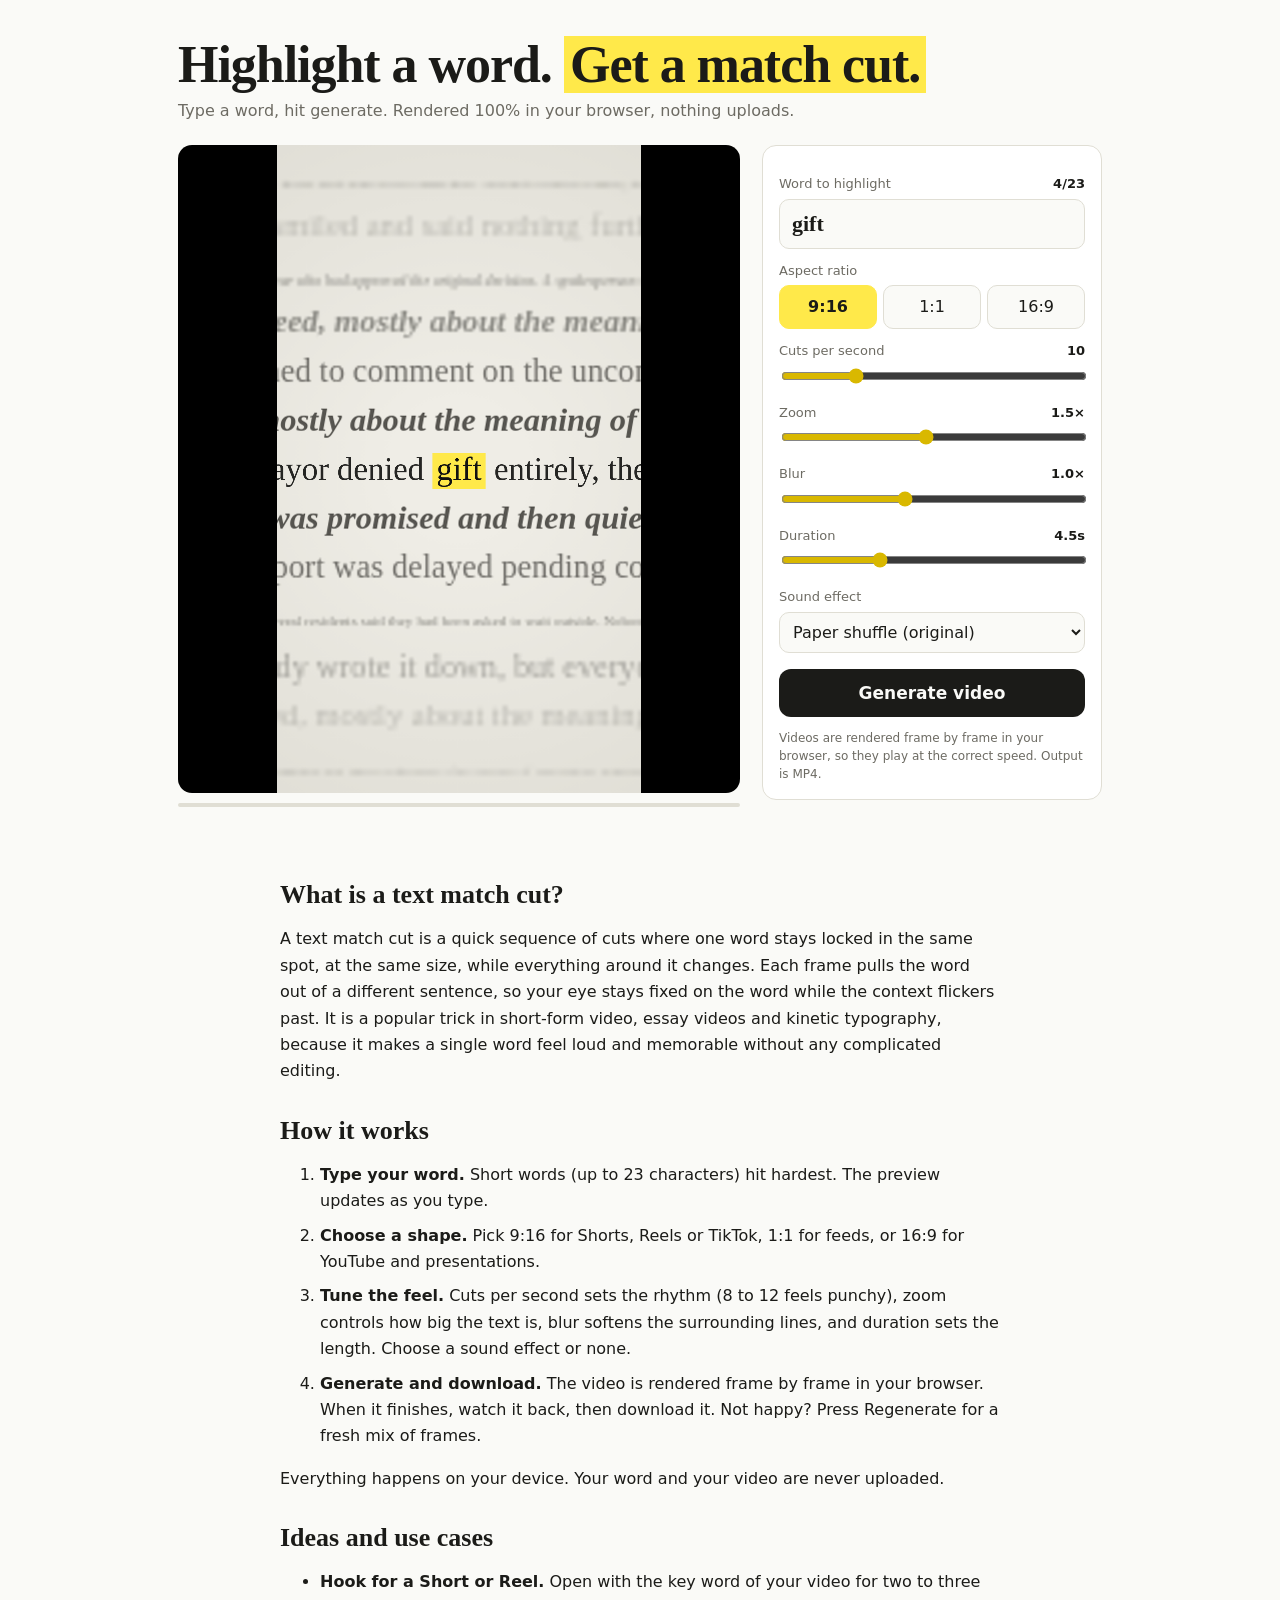
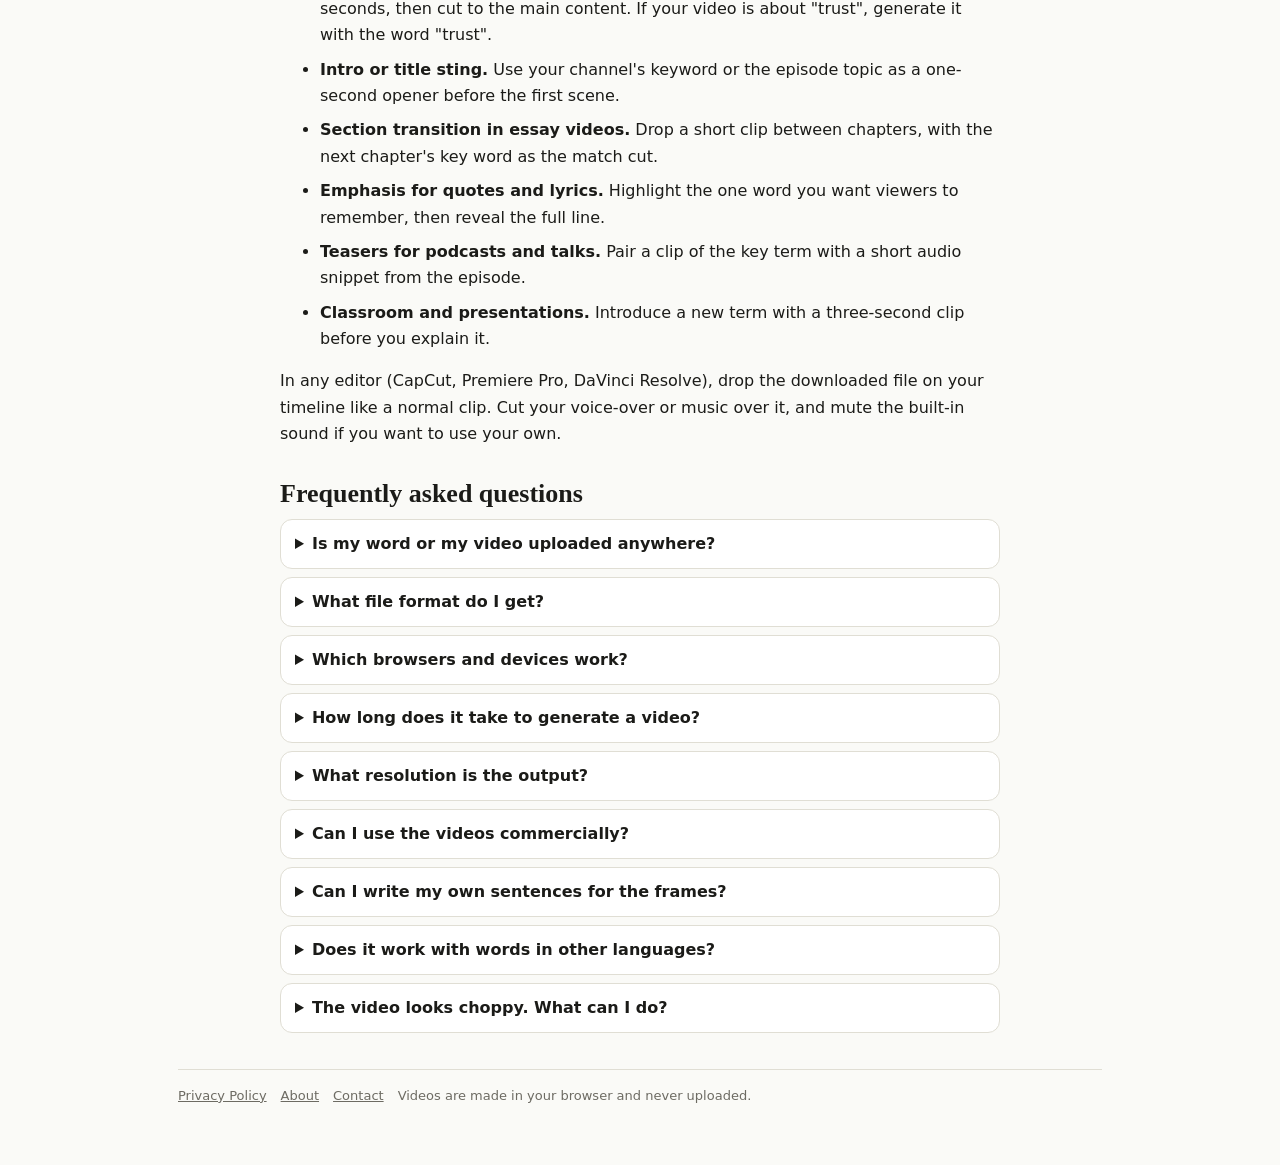
==== index.html @ e3a922aa "Fix slow render: replace canvas blur, harden encoder" ====
<!DOCTYPE html>
<html lang="en"><head><meta charset="utf-8">
<meta name="viewport" content="width=device-width, initial-scale=1, viewport-fit=cover">
<title>Text Match Cut Video Maker - Free, In Your Browser</title>
<meta name="description" content="Type a word and generate a fast text match cut video with a highlighted word. Free, runs fully in your browser, nothing is uploaded.">
<style>
:root{box-sizing:border-box;padding-top:env(safe-area-inset-top,0px);padding-bottom:env(safe-area-inset-bottom,0px);
--bg:#FAFAF7;--fg:#1b1b18;--mut:#6d6b63;--card:#fff;--line:#e0ded4;--y:#FFE94A;--on-y:#1b1b18}
@media (prefers-color-scheme:dark){:root:not([data-theme="light"]){--bg:#15150f;--fg:#f1efe6;--mut:#a09d90;--card:#1f1f17;--line:#34332a}}
:root[data-theme="dark"]{--bg:#15150f;--fg:#f1efe6;--mut:#a09d90;--card:#1f1f17;--line:#34332a}
html{scroll-padding-top:env(safe-area-inset-top,0px)}
*{box-sizing:border-box}
body{margin:0;background:var(--bg);color:var(--fg);font:16px/1.5 system-ui,-apple-system,Segoe UI,Roboto,sans-serif}
main{max-width:960px;margin:0 auto;padding:28px 18px 60px}
h1{font:700 clamp(30px,6vw,52px)/1.1 Georgia,"Times New Roman",serif;margin:8px 0 6px;letter-spacing:-.02em}
mark{background:var(--y);color:var(--on-y);padding:0 .12em}
p.sub{color:var(--mut);margin:0 0 22px}
.grid{display:grid;grid-template-columns:minmax(0,1fr) minmax(0,340px);gap:22px;align-items:start}
@media(max-width:760px){.grid{grid-template-columns:1fr}}
.card{background:var(--card);border:1px solid var(--line);border-radius:14px;padding:16px}
label{display:block;font-size:13px;color:var(--mut);margin:12px 0 5px}
label b{float:right;color:var(--fg);font-weight:600}
input[type=text]{width:100%;font:600 22px Georgia,serif;padding:11px 12px;border-radius:10px;border:1px solid var(--line);background:var(--bg);color:var(--fg)}
input[type=range]{width:100%;accent-color:#d9b800}
select{width:100%;padding:9px;border-radius:10px;border:1px solid var(--line);background:var(--bg);color:var(--fg);font:inherit}
.seg{display:flex;gap:6px}
.seg button{flex:1;padding:9px 0;border:1px solid var(--line);background:var(--bg);color:var(--fg);border-radius:10px;font:inherit;cursor:pointer}
.seg button.on{background:var(--y);color:var(--on-y);border-color:var(--y);font-weight:600}
.go{width:100%;margin-top:16px;padding:14px;border:0;border-radius:12px;background:var(--fg);color:var(--bg);font:600 17px system-ui;cursor:pointer}
.go:disabled{opacity:.5;cursor:wait}
.stage{display:flex;justify-content:center;align-items:center;background:#000;border-radius:14px;overflow:hidden;min-height:260px}
.stage canvas,.stage video{max-width:100%;max-height:72vh;display:block}
.bar{height:4px;background:var(--line);border-radius:4px;margin-top:10px;overflow:hidden}
.bar i{display:block;height:100%;width:0;background:var(--y)}
#st{font-size:13px;color:var(--mut);margin-top:8px;min-height:20px}
#dl{display:none;margin-top:10px}
.small{font-size:12px;color:var(--mut);margin-top:12px}
.ad{margin:16px 0;text-align:center;overflow:hidden}.ad:empty{display:none}.ad small{display:block;font-size:10px;color:var(--mut);letter-spacing:.08em;text-transform:uppercase;margin-bottom:4px}
footer{margin-top:36px;padding-top:16px;border-top:1px solid var(--line);font-size:13px;color:var(--mut)}footer a{color:var(--mut);margin-right:14px}
#cb{display:none;position:fixed;left:12px;right:12px;bottom:calc(12px + env(safe-area-inset-bottom,0px));max-width:620px;margin:0 auto;background:var(--card);border:1px solid var(--line);border-radius:14px;padding:14px;gap:12px;align-items:center;flex-wrap:wrap;font-size:13px;box-shadow:0 8px 30px rgba(0,0,0,.2);z-index:9}
#cb p{margin:0;flex:1 1 260px}#cb button{padding:9px 14px;border-radius:10px;border:1px solid var(--line);background:var(--bg);color:var(--fg);font:inherit;cursor:pointer}#cb button.p{background:var(--y);color:var(--on-y);border-color:var(--y);font-weight:600}
.info{max-width:720px;margin:44px auto 0}.info h2{font:700 26px/1.2 Georgia,"Times New Roman",serif;margin:30px 0 10px}.info p,.info li{color:var(--fg);line-height:1.65}.info li{margin-bottom:8px}
details{border:1px solid var(--line);background:var(--card);border-radius:12px;padding:12px 14px;margin:8px 0}summary{cursor:pointer;font-weight:600}details p{margin:8px 0 0;color:var(--mut)}
</style></head><body><main>
<h1>Highlight a word. <mark>Get a match cut.</mark></h1>
<p class="sub">Type a word, hit generate. Rendered 100% in your browser, nothing uploads.</p>
<div class="ad" id="ad-top"></div>
<div class="grid">
 <div>
  <div class="stage" id="stage"><canvas id="cv"></canvas><div id="stg" style="display:none;color:#bbb;padding:60px 20px;text-align:center;font-size:14px">Rendering your video…<br>The first run can take a few seconds while the encoder starts.</div><video id="vid" controls playsinline loop style="display:none"></video></div>
  <div class="bar"><i id="pg"></i></div><div id="st"></div>
 </div>
 <div class="card">
  <label for="w">Word to highlight <b id="cc">0/23</b></label>
  <input type="text" id="w" maxlength="23" value="gift" autocomplete="off" spellcheck="false">
  <label>Aspect ratio</label>
  <div class="seg" id="ar"><button data-a="9:16" class="on">9:16</button><button data-a="1:1">1:1</button><button data-a="16:9">16:9</button></div>
  <label>Cuts per second <b id="cpsv">10</b></label><input type="range" id="cps" min="4" max="30" value="10">
  <label>Zoom <b id="zv">1.5×</b></label><input type="range" id="zoom" min="0.6" max="2.5" step="0.1" value="1.5">
  <label>Blur <b id="bv">1.0×</b></label><input type="range" id="blur" min="0" max="2.5" step="0.1" value="1">
  <label>Duration <b id="dv">4.5s</b></label><input type="range" id="dur" min="2" max="10" step="0.5" value="4.5">
  <label for="snd">Sound effect</label>
  <select id="snd"><option value="paper">Paper shuffle (original)</option><option value="shutter">Camera shutter</option><option value="pop">Flash pop</option><option value="none">No sound</option></select>
  <button class="go" id="go">Generate video</button>
  <button class="go" id="dl" style="background:var(--y);color:var(--on-y)">Download</button>
  <div class="small">Videos are rendered frame by frame in your browser, so they play at the correct speed. Output is MP4.</div>
 </div>
</div>
<div class="ad" id="ad-bottom"></div>
<section class="info" id="how">
<h2>What is a text match cut?</h2>
<p>A text match cut is a quick sequence of cuts where one word stays locked in the same spot, at the same size, while everything around it changes. Each frame pulls the word out of a different sentence, so your eye stays fixed on the word while the context flickers past. It is a popular trick in short-form video, essay videos and kinetic typography, because it makes a single word feel loud and memorable without any complicated editing.</p>
<h2>How it works</h2>
<ol>
<li><b>Type your word.</b> Short words (up to 23 characters) hit hardest. The preview updates as you type.</li>
<li><b>Choose a shape.</b> Pick 9:16 for Shorts, Reels or TikTok, 1:1 for feeds, or 16:9 for YouTube and presentations.</li>
<li><b>Tune the feel.</b> Cuts per second sets the rhythm (8 to 12 feels punchy), zoom controls how big the text is, blur softens the surrounding lines, and duration sets the length. Choose a sound effect or none.</li>
<li><b>Generate and download.</b> The video is rendered frame by frame in your browser. When it finishes, watch it back, then download it. Not happy? Press Regenerate for a fresh mix of frames.</li>
</ol>
<p>Everything happens on your device. Your word and your video are never uploaded.</p>
<h2>Ideas and use cases</h2>
<ul>
<li><b>Hook for a Short or Reel.</b> Open with the key word of your video for two to three seconds, then cut to the main content. If your video is about "trust", generate it with the word "trust".</li>
<li><b>Intro or title sting.</b> Use your channel's keyword or the episode topic as a one-second opener before the first scene.</li>
<li><b>Section transition in essay videos.</b> Drop a short clip between chapters, with the next chapter's key word as the match cut.</li>
<li><b>Emphasis for quotes and lyrics.</b> Highlight the one word you want viewers to remember, then reveal the full line.</li>
<li><b>Teasers for podcasts and talks.</b> Pair a clip of the key term with a short audio snippet from the episode.</li>
<li><b>Classroom and presentations.</b> Introduce a new term with a three-second clip before you explain it.</li>
</ul>
<p>In any editor (CapCut, Premiere Pro, DaVinci Resolve), drop the downloaded file on your timeline like a normal clip. Cut your voice-over or music over it, and mute the built-in sound if you want to use your own.</p>
<h2 id="faq">Frequently asked questions</h2>
<details><summary>Is my word or my video uploaded anywhere?</summary><p>No. The word you type and the video you generate are processed entirely inside your browser. Nothing is sent to a server, so there is no account, no queue and no copy of your video on our side.</p></details><details><summary>What file format do I get?</summary><p>MP4 (H.264 video with AAC sound) in modern browsers. Very old browsers fall back to a live recording that may be WebM. If an editor won&#x27;t accept WebM, convert it with a free tool such as HandBrake or CapCut.</p></details><details><summary>Which browsers and devices work?</summary><p>A recent version of Chrome, Edge, Safari or Firefox on desktop works best. Phones work too, but rendering a 1080 by 1920 video is heavy, so older phones may be slow. A laptop gives the smoothest result.</p></details><details><summary>How long does it take to generate a video?</summary><p>Usually a few seconds. Frames are rendered one by one and encoded with your browser's built-in video encoder, so the speed depends on your device. Keep the tab open until it finishes. Browsers without that encoder fall back to a live recording, which takes as long as the video itself.</p></details><details><summary>What resolution is the output?</summary><p>1080 pixels on the short side: 1080 by 1920 for 9:16, 1080 by 1080 for 1:1 and 1920 by 1080 for 16:9. Pick 9:16 for Shorts, Reels and TikTok.</p></details><details><summary>Can I use the videos commercially?</summary><p>Yes. The videos you create are yours to use in your own content, including monetized channels. The sentences in the frames are original text written for this tool.</p></details><details><summary>Can I write my own sentences for the frames?</summary><p>Not at the moment. Each frame uses a built-in set of original sentences, mixed randomly. Press Regenerate to get a different mix with the same word.</p></details><details><summary>Does it work with words in other languages?</summary><p>Yes, but the frames use a serif font, and scripts it doesn&#x27;t cover fall back to your device&#x27;s default font, so the look can vary. Latin-script words look the most consistent.</p></details><details><summary>The video looks choppy. What can I do?</summary><p>Close other tabs and heavy apps, try a shorter duration, or use 1:1 instead of 9:16. Lowering the blur also makes each frame lighter to draw.</p></details></section>
<script type="application/ld+json">{"@context": "https://schema.org", "@type": "FAQPage", "mainEntity": [{"@type": "Question", "name": "Is my word or my video uploaded anywhere?", "acceptedAnswer": {"@type": "Answer", "text": "No. The word you type and the video you generate are processed entirely inside your browser. Nothing is sent to a server, so there is no account, no queue and no copy of your video on our side."}}, {"@type": "Question", "name": "What file format do I get?", "acceptedAnswer": {"@type": "Answer", "text": "MP4 (H.264 video with AAC sound) in modern browsers. Very old browsers fall back to a live recording that may be WebM. If an editor won't accept WebM, convert it with a free tool such as HandBrake or CapCut."}}, {"@type": "Question", "name": "Which browsers and devices work?", "acceptedAnswer": {"@type": "Answer", "text": "A recent version of Chrome, Edge, Safari or Firefox on desktop works best. Phones work too, but rendering a 1080 by 1920 video is heavy, so older phones may be slow. A laptop gives the smoothest result."}}, {"@type": "Question", "name": "How long does it take to generate a video?", "acceptedAnswer": {"@type": "Answer", "text": "Usually a few seconds. Frames are rendered one by one and encoded with your browser's built-in video encoder, so the speed depends on your device. Keep the tab open until it finishes. Browsers without that encoder fall back to a live recording, which takes as long as the video itself."}}, {"@type": "Question", "name": "What resolution is the output?", "acceptedAnswer": {"@type": "Answer", "text": "1080 pixels on the short side: 1080 by 1920 for 9:16, 1080 by 1080 for 1:1 and 1920 by 1080 for 16:9. Pick 9:16 for Shorts, Reels and TikTok."}}, {"@type": "Question", "name": "Can I use the videos commercially?", "acceptedAnswer": {"@type": "Answer", "text": "Yes. The videos you create are yours to use in your own content, including monetized channels. The sentences in the frames are original text written for this tool."}}, {"@type": "Question", "name": "Can I write my own sentences for the frames?", "acceptedAnswer": {"@type": "Answer", "text": "Not at the moment. Each frame uses a built-in set of original sentences, mixed randomly. Press Regenerate to get a different mix with the same word."}}, {"@type": "Question", "name": "Does it work with words in other languages?", "acceptedAnswer": {"@type": "Answer", "text": "Yes, but the frames use a serif font, and scripts it doesn't cover fall back to your device's default font, so the look can vary. Latin-script words look the most consistent."}}, {"@type": "Question", "name": "The video looks choppy. What can I do?", "acceptedAnswer": {"@type": "Answer", "text": "Close other tabs and heavy apps, try a shorter duration, or use 1:1 instead of 9:16. Lowering the blur also makes each frame lighter to draw."}}]}</script>
<footer><a href="privacy.html">Privacy Policy</a><a href="about.html">About</a><a href="contact.html">Contact</a><span>Videos are made in your browser and never uploaded.</span></footer>
</main>
<div id="cb"><p>We use cookies for ads. Choose personalized ads, or keep ads non-personalized. The tool works either way.</p><button id="cn">Non-personalized</button><button id="ca" class="p">Accept</button></div>
<script src="mp4-muxer.js"></script>
<script>
const $=id=>document.getElementById(id), cv=$('cv'), ctx=cv.getContext('2d');
const off=document.createElement('canvas'), o=off.getContext('2d');
const SIZES={'9:16':[1080,1920],'1:1':[1080,1080],'16:9':[1920,1080]};
let note='', ar='9:16', seed=1, blob=null, ext='webm', busy=false, ac=null, dest=null, nb=null;

const T=["The mayor denied {W} entirely, then left the room.","Nobody could explain the {W} on the second floor.","Sources say the {W} was never reported.","It turns out the {W} had been signed twice.","A local woman described the {W} as \"unusual.\"","Officials confirmed the {W}, but not the date.","He returned the {W}. Nobody asked why.","There was a {W} in the report. Page nine.","The council voted on the {W} and then voted again.","Witnesses recall the {W} arriving just before noon.","Both parties agreed the {W} was a misunderstanding.","Why the {W} matters more than anyone admitted."];
const F=["The official statement contained three facts and eleven adjectives.","Several residents said they had been asked to wait outside.","A spokesperson smiled and said nothing further would be added.","The committee has since requested a full review of the matter.","It was not clear who had approved the original decision.","Markets reacted calmly, then less calmly, by early afternoon.","The report was delayed pending confirmation from three offices.","Nobody wrote it down, but everyone remembers it clearly.","City officials declined to comment on the unconfirmed details.","The statement was revised twice before it was released at dusk.","Experts disagreed, mostly about the meaning of the word itself.","A full refund was promised and then quietly withdrawn."];
const M=["THE DAILY OBSERVER","THE MORNING GAZETTE","CITY HERALD","THE EVENING POST","UNCONFIRMED SOURCES DESK","THE LOCAL LEDGER"];

function rng(s){return()=>{s|=0;s=s+0x6D2B79F5|0;let t=Math.imul(s^s>>>15,1|s);t=t+Math.imul(t^t>>>7,61|t)^t;return((t^t>>>14)>>>0)/4294967296}}

const sc=document.createElement('canvas'),sx=sc.getContext('2d');
// Cheap blur: draw the row small, then scale it up with smoothing (canvas filter:blur is far too slow for 10+ cuts per second)
function row(txt,x,y,font,fs,color,blurPx,align){
 if(blurPx<1.2){o.font=font;o.fillStyle=color;o.textAlign=align;o.fillText(txt,x,y);return}
 const k=Math.min(blurPx/1.3,24),W=off.width,top=fs*1.05,sw=Math.ceil(W/k),sh=Math.ceil(fs*1.6/k);
 sx.setTransform(1,0,0,1,0,0);
 if(sc.width!==sw||sc.height!==sh){sc.width=sw;sc.height=sh}else sx.clearRect(0,0,sw,sh);
 sx.setTransform(1/k,0,0,1/k,0,0);sx.font=font;sx.fillStyle=color;sx.textAlign=align;sx.fillText(txt,x,top);
 o.imageSmoothingEnabled=true;o.imageSmoothingQuality='high';
 o.drawImage(sc,0,0,sw,sh,0,y-top,sw*k,sh*k);
}

function renderCut(i,word){
 const [W,H]=SIZES[ar]; off.width=W; off.height=H;
 const r=rng(i*7919+seed), pick=a=>a[Math.floor(r()*a.length)];
 const zoom=+$('zoom').value, bl=+$('blur').value, S=Math.min(W,H);
 const long=()=>Array.from({length:6},()=>pick(F)).join(' ');
 const g=o.createRadialGradient(W/2,H/2,S*.2,W/2,H/2,Math.max(W,H)*.75);
 g.addColorStop(0,'#efede6');g.addColorStop(1,'#dcdad1');
 o.fillStyle=g;o.fillRect(0,0,W,H);
 const st=pick(['400 ','700 ','italic 700 ','400 ','700 ']);
 let fs=S*.085*zoom*(.7+r()*.85);
 const fam='Georgia,"Times New Roman",serif';
 o.font=st+fs+'px '+fam; let ww=o.measureText(word).width;
 if(ww>W*.7){fs*=W*.7/ww;o.font=st+fs+'px '+fam;ww=o.measureText(word).width}
 const cx=W/2, base=H/2+fs*.33, lh=fs*1.5, pad=fs*.12, gap=fs*.26;
 const n=Math.ceil(H/2/lh)+1;
 for(let k=-n;k<=n;k++){ if(!k)continue;
  const y=base+k*lh, d=Math.abs(k), bp=bl*d*fs*.04;
  if(k===-2&&r()<.35){row(pick(M),cx,y,'600 '+fs*.26+'px system-ui,sans-serif',fs*.26,'rgba(40,38,34,.55)',bp,'center');continue}
  const f=(r()<.3?'italic 700 ':st)+fs*(d>2&&r()<.4?.45:1)+'px '+fam;
  row(long(),-r()*fs*9,y,f,fs,`rgba(35,34,30,${Math.max(.2,.88-d*.14)})`,bp,'left');
 }
 o.font=st+fs+'px '+fam;
 let [b,a]=pick(T).split('{W}'); b=b.trimEnd(); a=a.trimStart();
 const gb=/["“(]$/.test(b)?0:gap, ga=/^[.,:;!?"”)]/.test(a)?0:gap;
 o.fillStyle='rgba(20,20,18,.92)';
 o.textAlign='right';o.fillText(long()+' '+b,cx-ww/2-pad-gb,base);
 o.textAlign='left';o.fillText(a+' '+long(),cx+ww/2+pad+ga,base);
 o.fillStyle='#FFE94A';o.fillRect(cx-ww/2-pad,base-fs*.82,ww+pad*2,fs*1.1);
 o.fillStyle='#111';o.textAlign='center';o.fillText(word,cx,base);
}

function setSize(){const [W,H]=SIZES[ar];cv.width=W;cv.height=H}
function blit(p,c=ctx){const [W,H]=SIZES[ar],s=1+.05*p;c.drawImage(off,W/2-W*s/2,H/2-H*s/2,W*s,H*s)}
function idle(){setSize();renderCut(0,$('w').value.trim()||'gift');blit(0)}

function sfx(k,c,out,t){
 const g=c.createGain();g.connect(out);
 if(k==='pop'){const os=c.createOscillator();os.frequency.setValueAtTime(900,t);os.frequency.exponentialRampToValueAtTime(120,t+.08);g.gain.setValueAtTime(.35,t);g.gain.exponentialRampToValueAtTime(.001,t+.09);os.connect(g);os.start(t);os.stop(t+.1);return}
 const sr=c.sampleRate,sh=k==='shutter',n=Math.floor(sr*(sh?.06:.035)),b=c.createBuffer(1,n,sr),d=b.getChannelData(0);
 // matched to the reference clip: ~5ms attack, ~25ms decay, flat 1-8kHz noise
 for(let i=0;i<n;i++){const x=i/sr;d[i]=(Math.random()*2-1)*(x<.005?x/.005:Math.exp(-(x-.005)/(sh?.012:.005)))}
 const s=c.createBufferSource(),h1=c.createBiquadFilter(),h2=c.createBiquadFilter(),lp=c.createBiquadFilter();
 s.buffer=b;h1.type=h2.type='highpass';h1.frequency.value=h2.frequency.value=sh?2500:1300;lp.type='lowpass';lp.frequency.value=9000;
 g.gain.value=(sh?.35:.2)*(.8+Math.random()*.4);
 s.connect(h1);h1.connect(h2);h2.connect(lp);lp.connect(g);s.start(t);
}

const tick0=()=>new Promise(r=>setTimeout(r));
function finish(b,e){
 blob=b;ext=e;$('stg').style.display='none';const v=$('vid');v.src=URL.createObjectURL(b);cv.style.display='none';v.style.display='block';v.play().catch(()=>{});
 $('dl').style.display='block';$('go').disabled=false;$('go').textContent='Regenerate';$('pg').style.width='100%';
 $('st').textContent='Done. '+(b.size/1048576).toFixed(1)+' MB '+e.toUpperCase()+note;busy=false;
}

// Fast path: render frame by frame with exact timestamps (no real-time capture, so playback speed is always correct)
async function recordOffline(word,cps,dur,snd){
 const FPS=30,[W,H]=SIZES[ar],total=Math.round(dur*FPS),withA=snd!=='none',SR=48000;
 $('st').textContent='Starting encoder… (first run can take a few seconds)';
 let vcfg=null;
 for(const codec of ['avc1.64002A','avc1.640032','avc1.640028','avc1.4d002a','avc1.42002a']){
  const c={codec,width:W,height:H,bitrate:10e6,framerate:FPS};
  try{if((await VideoEncoder.isConfigSupported(c)).supported){vcfg=c;break}}catch(e){}
 }
 if(!vcfg)throw new Error('H.264 encoding not supported');
 let audio=null;note='';
 if(withA){
  for(const [codec,mc,br] of [['mp4a.40.2','aac',128000],['opus','opus',96000]]){
   const c={codec,sampleRate:SR,numberOfChannels:1,bitrate:br};
   try{if(window.AudioEncoder&&(await AudioEncoder.isConfigSupported(c)).supported){audio={cfg:c,mc};break}}catch(e){}
  }
  if(!audio)note=' (No sound: this browser cannot encode audio. Pick another browser for sound.)';
 }
 const mo={target:new Mp4Muxer.ArrayBufferTarget(),video:{codec:'avc',width:W,height:H,frameRate:FPS},fastStart:'in-memory'};
 if(audio)mo.audio={codec:audio.mc,numberOfChannels:1,sampleRate:SR};
 const muxer=new Mp4Muxer.Muxer(mo);let err=null;
 const ve=new VideoEncoder({output:(c,m)=>muxer.addVideoChunk(c,m),error:e=>err=e});ve.configure(vcfg);
 const fc=document.createElement('canvas');fc.width=W;fc.height=H;const fx=fc.getContext('2d'); // detached canvas: much faster than the on-screen one
 let last=-1;
 for(let n=0;n<total;n++){
  if(err||ve.state==='closed')throw err||new Error('encoder closed');
  const t=n/FPS,idx=Math.floor(t*cps);
  if(idx!==last){last=idx;renderCut(idx,word)}
  blit((t*cps)%1,fx);
  const f=new VideoFrame(fc,{timestamp:Math.round(t*1e6),duration:Math.round(1e6/FPS)});
  ve.encode(f,{keyFrame:n%FPS===0});f.close();
  let stall=Date.now();
  while(ve.encodeQueueSize>4){
   if(err||ve.state==='closed')throw err||new Error('encoder closed');
   if(Date.now()-stall>15000)throw new Error('encoder stalled');
   await new Promise(r=>setTimeout(r,4));
  }
  if(n%2===0){$('pg').style.width=(n/total*90)+'%';$('st').textContent='Rendering frame '+n+' / '+total;await tick0()}
 }
 cv.getContext('2d').drawImage(fc,0,0);
 await ve.flush();if(err)throw err;
 if(audio){
  $('st').textContent='Rendering sound…';
  const oc=new OfflineAudioContext(1,Math.ceil(SR*dur),SR);
  for(let i=0;i/cps<dur;i++)sfx(snd,oc,oc.destination,i/cps);
  const pcm=(await oc.startRendering()).getChannelData(0);
  const ae=new AudioEncoder({output:(c,m)=>muxer.addAudioChunk(c,m),error:e=>err=e});ae.configure(audio.cfg);
  for(let i=0;i<pcm.length;i+=4800){
   const part=pcm.slice(i,i+4800),ad=new AudioData({format:'f32-planar',sampleRate:SR,numberOfFrames:part.length,numberOfChannels:1,timestamp:Math.round(i/SR*1e6),data:part});
   ae.encode(ad);ad.close();
  }
  await ae.flush();if(err)throw err;
 }
 muxer.finalize();
 return new Blob([muxer.target.buffer],{type:'video/mp4'});
}

// Fallback for browsers without WebCodecs: live canvas recording
function recordLive(word,cps,dur,snd){
 note='';
 const stream=cv.captureStream(30);let bus=null;
 if(snd!=='none'){
  ac=ac||new AudioContext();ac.resume();
  dest=ac.createMediaStreamDestination();dest.stream.getAudioTracks().forEach(t=>stream.addTrack(t));
  bus=ac.createGain();bus.connect(dest);bus.connect(ac.destination);
 }
 const mt=['video/mp4;codecs=avc1.42E01E,mp4a.40.2','video/mp4','video/webm;codecs=vp9,opus','video/webm;codecs=vp8,opus','video/webm'].find(m=>MediaRecorder.isTypeSupported(m))||'';
 const rec=new MediaRecorder(stream,mt?{mimeType:mt,videoBitsPerSecond:10e6}:{videoBitsPerSecond:10e6});
 const e=mt.includes('mp4')?'mp4':'webm',chunks=[];
 rec.ondataavailable=ev=>ev.data.size&&chunks.push(ev.data);
 rec.onstop=()=>finish(new Blob(chunks,{type:e==='mp4'?'video/mp4':'video/webm'}),e);
 let start=0,last=-1;
 const tick=now=>{
  if(!start)start=now;const t=(now-start)/1000;
  if(t>=dur){rec.stop();return}
  const idx=Math.floor(t*cps);
  if(idx!==last){last=idx;renderCut(idx,word);if(bus)sfx(snd,ac,bus,ac.currentTime)}
  blit((t*cps)%1);$('pg').style.width=(t/dur*100)+'%';$('st').textContent='Recording live… '+t.toFixed(1)+'s / '+dur+'s';
  requestAnimationFrame(tick);
 };
 rec.start();requestAnimationFrame(tick);
}

async function generate(){
 if(busy)return;const word=$('w').value.trim();if(!word){$('w').focus();return}
 busy=true;$('go').disabled=true;$('dl').style.display='none';
 $('vid').pause();$('vid').style.display='none';$('pg').style.width='0';const fast=!!(window.VideoEncoder&&window.VideoFrame&&window.Mp4Muxer);
 cv.style.display=fast?'none':'block';$('stg').style.display=fast?'flex':'none';
 seed=(Math.random()*1e9)|0;setSize();
 const cps=+$('cps').value,dur=+$('dur').value,snd=$('snd').value;
 if(fast){
  try{finish(await recordOffline(word,cps,dur,snd),'mp4');return}
  catch(e){cv.style.display='block';$('stg').style.display='none';console.warn('WebCodecs path failed, using live recording',e);setSize();$('st').textContent='Fast mode failed ('+(e&&e.message||e)+'). Using live recording…'}
 }
 recordLive(word,cps,dur,snd);
}

async function save(){
 if(!blob)return;
 const name='match-cut-'+($('w').value.trim().replace(/[^\w]+/g,'-')||'video')+'.'+ext;
 try{
  const d=window.claude&&await claude.use('downloads');
  if(d){await d.save({filename:name,data:blob});return}
 }catch(e){if(e&&e.code==='declined')return}
 const a=document.createElement('a');a.href=URL.createObjectURL(blob);a.download=name;document.body.appendChild(a);a.click();a.remove();
}

$('go').onclick=generate; $('dl').onclick=save;
$('ar').onclick=e=>{const b=e.target.closest('button');if(!b||busy)return;ar=b.dataset.a;[...$('ar').children].forEach(x=>x.classList.toggle('on',x===b));idle()};
const bind=(id,out,fmt)=>$(id).oninput=()=>{$(out).textContent=fmt($(id).value);if(!busy&&id!=='cps'&&id!=='dur')idle()};
bind('cps','cpsv',v=>v);bind('zoom','zv',v=>(+v).toFixed(1)+'×');bind('blur','bv',v=>(+v).toFixed(1)+'×');bind('dur','dv',v=>v+'s');
$('w').oninput=()=>{$('cc').textContent=$('w').value.length+'/23';if(!busy)idle()};
$('w').onkeydown=e=>{if(e.key==='Enter')generate()};
$('cc').textContent=$('w').value.length+'/23';
if(!window.VideoEncoder&&!window.MediaRecorder){$('go').disabled=true;$('st').textContent='This browser cannot create videos. Try a recent Chrome, Edge, Safari or Firefox.'}
idle();
// ---- ADS: fill these in after AdSense approval, then redeploy ----
const ADS={client:'',top:'',bottom:''}; // client: 'ca-pub-XXXXXXXXXXXXXXXX', top/bottom: ad slot IDs
function loadAds(npa){
 if(!ADS.client)return;
 window.adsbygoogle=window.adsbygoogle||[];if(npa)adsbygoogle.requestNonPersonalizedAds=1;
 const s=document.createElement('script');s.async=true;s.crossOrigin='anonymous';
 s.src='https://pagead2.googlesyndication.com/pagead/js/adsbygoogle.js?client='+ADS.client;document.head.appendChild(s);
 [['ad-top',ADS.top],['ad-bottom',ADS.bottom]].forEach(([id,slot])=>{if(!slot)return;
  $(id).innerHTML='<small>Advertisement</small><ins class="adsbygoogle" style="display:block" data-ad-client="'+ADS.client+'" data-ad-slot="'+slot+'" data-ad-format="auto" data-full-width-responsive="true"></ins>';
  (adsbygoogle=window.adsbygoogle||[]).push({});});
}
(function(){let c=null;try{c=localStorage.getItem('ad-consent')}catch(e){}
 if(c){loadAds(c==='npa');return}
 if(!ADS.client)return;
 const pick=v=>{try{localStorage.setItem('ad-consent',v)}catch(e){}$('cb').style.display='none';loadAds(v==='npa')};
 $('cb').style.display='flex';$('ca').onclick=()=>pick('all');$('cn').onclick=()=>pick('npa');
})();
</script></body></html>
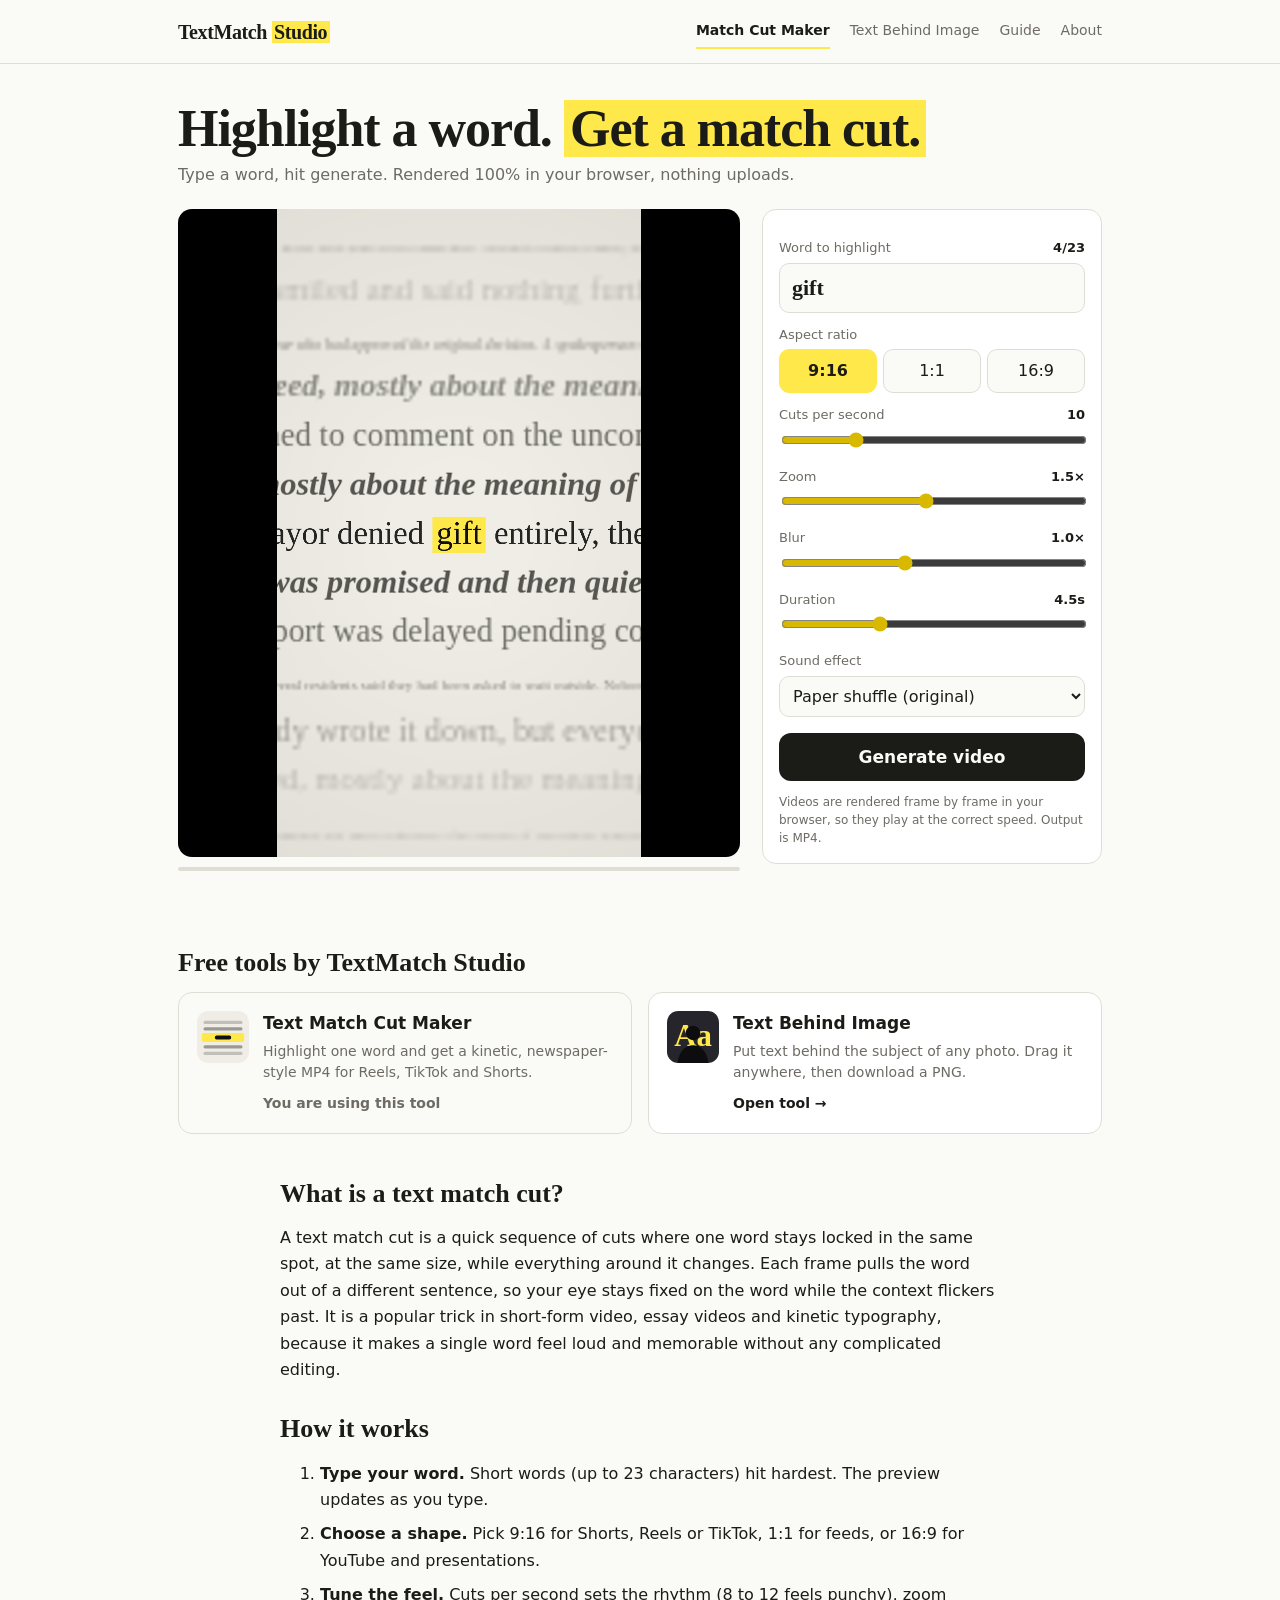
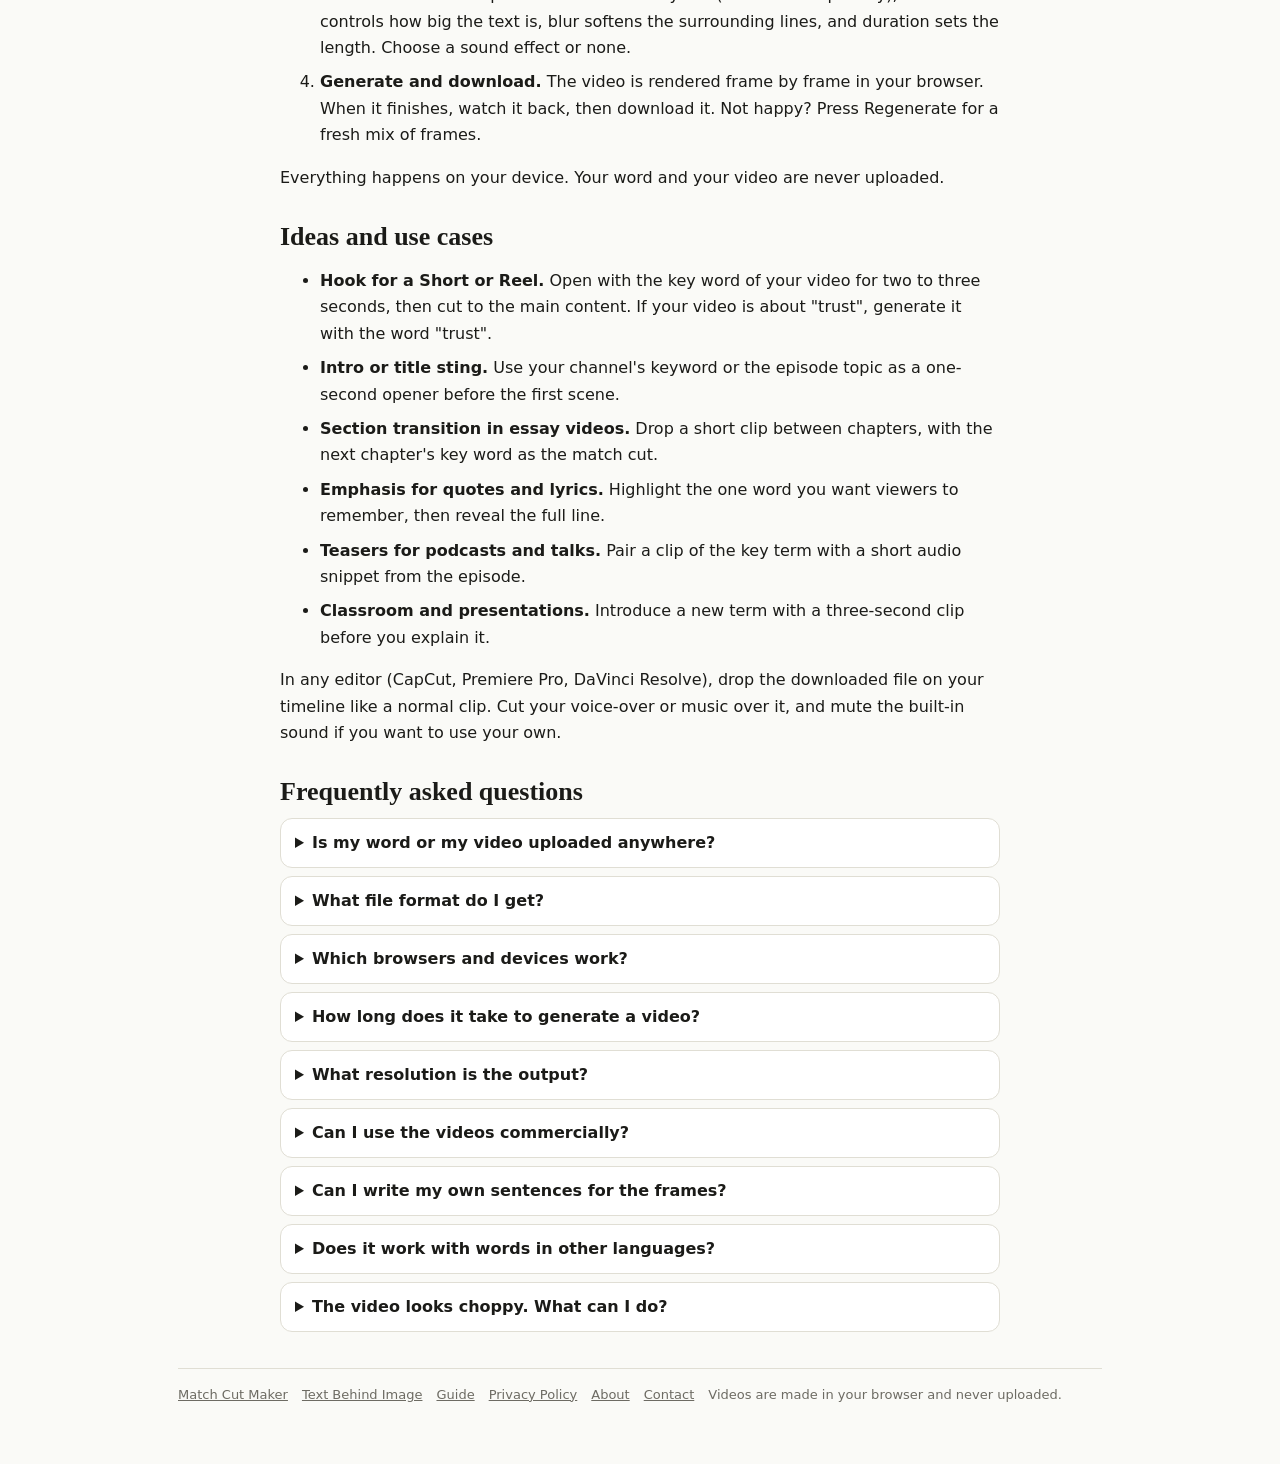
==== commit 3b711c16: "updating files" ====
--- a/index.html
+++ b/index.html
@@ -1,309 +1,737 @@
 <!DOCTYPE html>
-<html lang="en"><head><meta charset="utf-8">
-<meta name="viewport" content="width=device-width, initial-scale=1, viewport-fit=cover">
-<title>Text Match Cut Video Maker - Free, In Your Browser</title>
-<meta name="description" content="Type a word and generate a fast text match cut video with a highlighted word. Free, runs fully in your browser, nothing is uploaded.">
-<style>
-:root{box-sizing:border-box;padding-top:env(safe-area-inset-top,0px);padding-bottom:env(safe-area-inset-bottom,0px);
---bg:#FAFAF7;--fg:#1b1b18;--mut:#6d6b63;--card:#fff;--line:#e0ded4;--y:#FFE94A;--on-y:#1b1b18}
-@media (prefers-color-scheme:dark){:root:not([data-theme="light"]){--bg:#15150f;--fg:#f1efe6;--mut:#a09d90;--card:#1f1f17;--line:#34332a}}
-:root[data-theme="dark"]{--bg:#15150f;--fg:#f1efe6;--mut:#a09d90;--card:#1f1f17;--line:#34332a}
-html{scroll-padding-top:env(safe-area-inset-top,0px)}
-*{box-sizing:border-box}
-body{margin:0;background:var(--bg);color:var(--fg);font:16px/1.5 system-ui,-apple-system,Segoe UI,Roboto,sans-serif}
-main{max-width:960px;margin:0 auto;padding:28px 18px 60px}
-h1{font:700 clamp(30px,6vw,52px)/1.1 Georgia,"Times New Roman",serif;margin:8px 0 6px;letter-spacing:-.02em}
-mark{background:var(--y);color:var(--on-y);padding:0 .12em}
-p.sub{color:var(--mut);margin:0 0 22px}
-.grid{display:grid;grid-template-columns:minmax(0,1fr) minmax(0,340px);gap:22px;align-items:start}
-@media(max-width:760px){.grid{grid-template-columns:1fr}}
-.card{background:var(--card);border:1px solid var(--line);border-radius:14px;padding:16px}
-label{display:block;font-size:13px;color:var(--mut);margin:12px 0 5px}
-label b{float:right;color:var(--fg);font-weight:600}
-input[type=text]{width:100%;font:600 22px Georgia,serif;padding:11px 12px;border-radius:10px;border:1px solid var(--line);background:var(--bg);color:var(--fg)}
-input[type=range]{width:100%;accent-color:#d9b800}
-select{width:100%;padding:9px;border-radius:10px;border:1px solid var(--line);background:var(--bg);color:var(--fg);font:inherit}
-.seg{display:flex;gap:6px}
-.seg button{flex:1;padding:9px 0;border:1px solid var(--line);background:var(--bg);color:var(--fg);border-radius:10px;font:inherit;cursor:pointer}
-.seg button.on{background:var(--y);color:var(--on-y);border-color:var(--y);font-weight:600}
-.go{width:100%;margin-top:16px;padding:14px;border:0;border-radius:12px;background:var(--fg);color:var(--bg);font:600 17px system-ui;cursor:pointer}
-.go:disabled{opacity:.5;cursor:wait}
-.stage{display:flex;justify-content:center;align-items:center;background:#000;border-radius:14px;overflow:hidden;min-height:260px}
-.stage canvas,.stage video{max-width:100%;max-height:72vh;display:block}
-.bar{height:4px;background:var(--line);border-radius:4px;margin-top:10px;overflow:hidden}
-.bar i{display:block;height:100%;width:0;background:var(--y)}
-#st{font-size:13px;color:var(--mut);margin-top:8px;min-height:20px}
-#dl{display:none;margin-top:10px}
-.small{font-size:12px;color:var(--mut);margin-top:12px}
-.ad{margin:16px 0;text-align:center;overflow:hidden}.ad:empty{display:none}.ad small{display:block;font-size:10px;color:var(--mut);letter-spacing:.08em;text-transform:uppercase;margin-bottom:4px}
-footer{margin-top:36px;padding-top:16px;border-top:1px solid var(--line);font-size:13px;color:var(--mut)}footer a{color:var(--mut);margin-right:14px}
-#cb{display:none;position:fixed;left:12px;right:12px;bottom:calc(12px + env(safe-area-inset-bottom,0px));max-width:620px;margin:0 auto;background:var(--card);border:1px solid var(--line);border-radius:14px;padding:14px;gap:12px;align-items:center;flex-wrap:wrap;font-size:13px;box-shadow:0 8px 30px rgba(0,0,0,.2);z-index:9}
-#cb p{margin:0;flex:1 1 260px}#cb button{padding:9px 14px;border-radius:10px;border:1px solid var(--line);background:var(--bg);color:var(--fg);font:inherit;cursor:pointer}#cb button.p{background:var(--y);color:var(--on-y);border-color:var(--y);font-weight:600}
-.info{max-width:720px;margin:44px auto 0}.info h2{font:700 26px/1.2 Georgia,"Times New Roman",serif;margin:30px 0 10px}.info p,.info li{color:var(--fg);line-height:1.65}.info li{margin-bottom:8px}
-details{border:1px solid var(--line);background:var(--card);border-radius:12px;padding:12px 14px;margin:8px 0}summary{cursor:pointer;font-weight:600}details p{margin:8px 0 0;color:var(--mut)}
-</style></head><body><main>
-<h1>Highlight a word. <mark>Get a match cut.</mark></h1>
-<p class="sub">Type a word, hit generate. Rendered 100% in your browser, nothing uploads.</p>
-<div class="ad" id="ad-top"></div>
-<div class="grid">
- <div>
-  <div class="stage" id="stage"><canvas id="cv"></canvas><div id="stg" style="display:none;color:#bbb;padding:60px 20px;text-align:center;font-size:14px">Rendering your video…<br>The first run can take a few seconds while the encoder starts.</div><video id="vid" controls playsinline loop style="display:none"></video></div>
-  <div class="bar"><i id="pg"></i></div><div id="st"></div>
- </div>
- <div class="card">
-  <label for="w">Word to highlight <b id="cc">0/23</b></label>
-  <input type="text" id="w" maxlength="23" value="gift" autocomplete="off" spellcheck="false">
-  <label>Aspect ratio</label>
-  <div class="seg" id="ar"><button data-a="9:16" class="on">9:16</button><button data-a="1:1">1:1</button><button data-a="16:9">16:9</button></div>
-  <label>Cuts per second <b id="cpsv">10</b></label><input type="range" id="cps" min="4" max="30" value="10">
-  <label>Zoom <b id="zv">1.5×</b></label><input type="range" id="zoom" min="0.6" max="2.5" step="0.1" value="1.5">
-  <label>Blur <b id="bv">1.0×</b></label><input type="range" id="blur" min="0" max="2.5" step="0.1" value="1">
-  <label>Duration <b id="dv">4.5s</b></label><input type="range" id="dur" min="2" max="10" step="0.5" value="4.5">
-  <label for="snd">Sound effect</label>
-  <select id="snd"><option value="paper">Paper shuffle (original)</option><option value="shutter">Camera shutter</option><option value="pop">Flash pop</option><option value="none">No sound</option></select>
-  <button class="go" id="go">Generate video</button>
-  <button class="go" id="dl" style="background:var(--y);color:var(--on-y)">Download</button>
-  <div class="small">Videos are rendered frame by frame in your browser, so they play at the correct speed. Output is MP4.</div>
- </div>
-</div>
-<div class="ad" id="ad-bottom"></div>
-<section class="info" id="how">
-<h2>What is a text match cut?</h2>
-<p>A text match cut is a quick sequence of cuts where one word stays locked in the same spot, at the same size, while everything around it changes. Each frame pulls the word out of a different sentence, so your eye stays fixed on the word while the context flickers past. It is a popular trick in short-form video, essay videos and kinetic typography, because it makes a single word feel loud and memorable without any complicated editing.</p>
-<h2>How it works</h2>
-<ol>
-<li><b>Type your word.</b> Short words (up to 23 characters) hit hardest. The preview updates as you type.</li>
-<li><b>Choose a shape.</b> Pick 9:16 for Shorts, Reels or TikTok, 1:1 for feeds, or 16:9 for YouTube and presentations.</li>
-<li><b>Tune the feel.</b> Cuts per second sets the rhythm (8 to 12 feels punchy), zoom controls how big the text is, blur softens the surrounding lines, and duration sets the length. Choose a sound effect or none.</li>
-<li><b>Generate and download.</b> The video is rendered frame by frame in your browser. When it finishes, watch it back, then download it. Not happy? Press Regenerate for a fresh mix of frames.</li>
-</ol>
-<p>Everything happens on your device. Your word and your video are never uploaded.</p>
-<h2>Ideas and use cases</h2>
-<ul>
-<li><b>Hook for a Short or Reel.</b> Open with the key word of your video for two to three seconds, then cut to the main content. If your video is about "trust", generate it with the word "trust".</li>
-<li><b>Intro or title sting.</b> Use your channel's keyword or the episode topic as a one-second opener before the first scene.</li>
-<li><b>Section transition in essay videos.</b> Drop a short clip between chapters, with the next chapter's key word as the match cut.</li>
-<li><b>Emphasis for quotes and lyrics.</b> Highlight the one word you want viewers to remember, then reveal the full line.</li>
-<li><b>Teasers for podcasts and talks.</b> Pair a clip of the key term with a short audio snippet from the episode.</li>
-<li><b>Classroom and presentations.</b> Introduce a new term with a three-second clip before you explain it.</li>
-</ul>
-<p>In any editor (CapCut, Premiere Pro, DaVinci Resolve), drop the downloaded file on your timeline like a normal clip. Cut your voice-over or music over it, and mute the built-in sound if you want to use your own.</p>
-<h2 id="faq">Frequently asked questions</h2>
-<details><summary>Is my word or my video uploaded anywhere?</summary><p>No. The word you type and the video you generate are processed entirely inside your browser. Nothing is sent to a server, so there is no account, no queue and no copy of your video on our side.</p></details><details><summary>What file format do I get?</summary><p>MP4 (H.264 video with AAC sound) in modern browsers. Very old browsers fall back to a live recording that may be WebM. If an editor won&#x27;t accept WebM, convert it with a free tool such as HandBrake or CapCut.</p></details><details><summary>Which browsers and devices work?</summary><p>A recent version of Chrome, Edge, Safari or Firefox on desktop works best. Phones work too, but rendering a 1080 by 1920 video is heavy, so older phones may be slow. A laptop gives the smoothest result.</p></details><details><summary>How long does it take to generate a video?</summary><p>Usually a few seconds. Frames are rendered one by one and encoded with your browser's built-in video encoder, so the speed depends on your device. Keep the tab open until it finishes. Browsers without that encoder fall back to a live recording, which takes as long as the video itself.</p></details><details><summary>What resolution is the output?</summary><p>1080 pixels on the short side: 1080 by 1920 for 9:16, 1080 by 1080 for 1:1 and 1920 by 1080 for 16:9. Pick 9:16 for Shorts, Reels and TikTok.</p></details><details><summary>Can I use the videos commercially?</summary><p>Yes. The videos you create are yours to use in your own content, including monetized channels. The sentences in the frames are original text written for this tool.</p></details><details><summary>Can I write my own sentences for the frames?</summary><p>Not at the moment. Each frame uses a built-in set of original sentences, mixed randomly. Press Regenerate to get a different mix with the same word.</p></details><details><summary>Does it work with words in other languages?</summary><p>Yes, but the frames use a serif font, and scripts it doesn&#x27;t cover fall back to your device&#x27;s default font, so the look can vary. Latin-script words look the most consistent.</p></details><details><summary>The video looks choppy. What can I do?</summary><p>Close other tabs and heavy apps, try a shorter duration, or use 1:1 instead of 9:16. Lowering the blur also makes each frame lighter to draw.</p></details></section>
-<script type="application/ld+json">{"@context": "https://schema.org", "@type": "FAQPage", "mainEntity": [{"@type": "Question", "name": "Is my word or my video uploaded anywhere?", "acceptedAnswer": {"@type": "Answer", "text": "No. The word you type and the video you generate are processed entirely inside your browser. Nothing is sent to a server, so there is no account, no queue and no copy of your video on our side."}}, {"@type": "Question", "name": "What file format do I get?", "acceptedAnswer": {"@type": "Answer", "text": "MP4 (H.264 video with AAC sound) in modern browsers. Very old browsers fall back to a live recording that may be WebM. If an editor won't accept WebM, convert it with a free tool such as HandBrake or CapCut."}}, {"@type": "Question", "name": "Which browsers and devices work?", "acceptedAnswer": {"@type": "Answer", "text": "A recent version of Chrome, Edge, Safari or Firefox on desktop works best. Phones work too, but rendering a 1080 by 1920 video is heavy, so older phones may be slow. A laptop gives the smoothest result."}}, {"@type": "Question", "name": "How long does it take to generate a video?", "acceptedAnswer": {"@type": "Answer", "text": "Usually a few seconds. Frames are rendered one by one and encoded with your browser's built-in video encoder, so the speed depends on your device. Keep the tab open until it finishes. Browsers without that encoder fall back to a live recording, which takes as long as the video itself."}}, {"@type": "Question", "name": "What resolution is the output?", "acceptedAnswer": {"@type": "Answer", "text": "1080 pixels on the short side: 1080 by 1920 for 9:16, 1080 by 1080 for 1:1 and 1920 by 1080 for 16:9. Pick 9:16 for Shorts, Reels and TikTok."}}, {"@type": "Question", "name": "Can I use the videos commercially?", "acceptedAnswer": {"@type": "Answer", "text": "Yes. The videos you create are yours to use in your own content, including monetized channels. The sentences in the frames are original text written for this tool."}}, {"@type": "Question", "name": "Can I write my own sentences for the frames?", "acceptedAnswer": {"@type": "Answer", "text": "Not at the moment. Each frame uses a built-in set of original sentences, mixed randomly. Press Regenerate to get a different mix with the same word."}}, {"@type": "Question", "name": "Does it work with words in other languages?", "acceptedAnswer": {"@type": "Answer", "text": "Yes, but the frames use a serif font, and scripts it doesn't cover fall back to your device's default font, so the look can vary. Latin-script words look the most consistent."}}, {"@type": "Question", "name": "The video looks choppy. What can I do?", "acceptedAnswer": {"@type": "Answer", "text": "Close other tabs and heavy apps, try a shorter duration, or use 1:1 instead of 9:16. Lowering the blur also makes each frame lighter to draw."}}]}</script>
-<footer><a href="privacy.html">Privacy Policy</a><a href="about.html">About</a><a href="contact.html">Contact</a><span>Videos are made in your browser and never uploaded.</span></footer>
-</main>
-<div id="cb"><p>We use cookies for ads. Choose personalized ads, or keep ads non-personalized. The tool works either way.</p><button id="cn">Non-personalized</button><button id="ca" class="p">Accept</button></div>
-<script src="mp4-muxer.js"></script>
-<script>
-const $=id=>document.getElementById(id), cv=$('cv'), ctx=cv.getContext('2d');
-const off=document.createElement('canvas'), o=off.getContext('2d');
-const SIZES={'9:16':[1080,1920],'1:1':[1080,1080],'16:9':[1920,1080]};
-let note='', ar='9:16', seed=1, blob=null, ext='webm', busy=false, ac=null, dest=null, nb=null;
-
-const T=["The mayor denied {W} entirely, then left the room.","Nobody could explain the {W} on the second floor.","Sources say the {W} was never reported.","It turns out the {W} had been signed twice.","A local woman described the {W} as \"unusual.\"","Officials confirmed the {W}, but not the date.","He returned the {W}. Nobody asked why.","There was a {W} in the report. Page nine.","The council voted on the {W} and then voted again.","Witnesses recall the {W} arriving just before noon.","Both parties agreed the {W} was a misunderstanding.","Why the {W} matters more than anyone admitted."];
-const F=["The official statement contained three facts and eleven adjectives.","Several residents said they had been asked to wait outside.","A spokesperson smiled and said nothing further would be added.","The committee has since requested a full review of the matter.","It was not clear who had approved the original decision.","Markets reacted calmly, then less calmly, by early afternoon.","The report was delayed pending confirmation from three offices.","Nobody wrote it down, but everyone remembers it clearly.","City officials declined to comment on the unconfirmed details.","The statement was revised twice before it was released at dusk.","Experts disagreed, mostly about the meaning of the word itself.","A full refund was promised and then quietly withdrawn."];
-const M=["THE DAILY OBSERVER","THE MORNING GAZETTE","CITY HERALD","THE EVENING POST","UNCONFIRMED SOURCES DESK","THE LOCAL LEDGER"];
-
-function rng(s){return()=>{s|=0;s=s+0x6D2B79F5|0;let t=Math.imul(s^s>>>15,1|s);t=t+Math.imul(t^t>>>7,61|t)^t;return((t^t>>>14)>>>0)/4294967296}}
-
-const sc=document.createElement('canvas'),sx=sc.getContext('2d');
-// Cheap blur: draw the row small, then scale it up with smoothing (canvas filter:blur is far too slow for 10+ cuts per second)
-function row(txt,x,y,font,fs,color,blurPx,align){
- if(blurPx<1.2){o.font=font;o.fillStyle=color;o.textAlign=align;o.fillText(txt,x,y);return}
- const k=Math.min(blurPx/1.3,24),W=off.width,top=fs*1.05,sw=Math.ceil(W/k),sh=Math.ceil(fs*1.6/k);
- sx.setTransform(1,0,0,1,0,0);
- if(sc.width!==sw||sc.height!==sh){sc.width=sw;sc.height=sh}else sx.clearRect(0,0,sw,sh);
- sx.setTransform(1/k,0,0,1/k,0,0);sx.font=font;sx.fillStyle=color;sx.textAlign=align;sx.fillText(txt,x,top);
- o.imageSmoothingEnabled=true;o.imageSmoothingQuality='high';
- o.drawImage(sc,0,0,sw,sh,0,y-top,sw*k,sh*k);
-}
-
-function renderCut(i,word){
- const [W,H]=SIZES[ar]; off.width=W; off.height=H;
- const r=rng(i*7919+seed), pick=a=>a[Math.floor(r()*a.length)];
- const zoom=+$('zoom').value, bl=+$('blur').value, S=Math.min(W,H);
- const long=()=>Array.from({length:6},()=>pick(F)).join(' ');
- const g=o.createRadialGradient(W/2,H/2,S*.2,W/2,H/2,Math.max(W,H)*.75);
- g.addColorStop(0,'#efede6');g.addColorStop(1,'#dcdad1');
- o.fillStyle=g;o.fillRect(0,0,W,H);
- const st=pick(['400 ','700 ','italic 700 ','400 ','700 ']);
- let fs=S*.085*zoom*(.7+r()*.85);
- const fam='Georgia,"Times New Roman",serif';
- o.font=st+fs+'px '+fam; let ww=o.measureText(word).width;
- if(ww>W*.7){fs*=W*.7/ww;o.font=st+fs+'px '+fam;ww=o.measureText(word).width}
- const cx=W/2, base=H/2+fs*.33, lh=fs*1.5, pad=fs*.12, gap=fs*.26;
- const n=Math.ceil(H/2/lh)+1;
- for(let k=-n;k<=n;k++){ if(!k)continue;
-  const y=base+k*lh, d=Math.abs(k), bp=bl*d*fs*.04;
-  if(k===-2&&r()<.35){row(pick(M),cx,y,'600 '+fs*.26+'px system-ui,sans-serif',fs*.26,'rgba(40,38,34,.55)',bp,'center');continue}
-  const f=(r()<.3?'italic 700 ':st)+fs*(d>2&&r()<.4?.45:1)+'px '+fam;
-  row(long(),-r()*fs*9,y,f,fs,`rgba(35,34,30,${Math.max(.2,.88-d*.14)})`,bp,'left');
- }
- o.font=st+fs+'px '+fam;
- let [b,a]=pick(T).split('{W}'); b=b.trimEnd(); a=a.trimStart();
- const gb=/["“(]$/.test(b)?0:gap, ga=/^[.,:;!?"”)]/.test(a)?0:gap;
- o.fillStyle='rgba(20,20,18,.92)';
- o.textAlign='right';o.fillText(long()+' '+b,cx-ww/2-pad-gb,base);
- o.textAlign='left';o.fillText(a+' '+long(),cx+ww/2+pad+ga,base);
- o.fillStyle='#FFE94A';o.fillRect(cx-ww/2-pad,base-fs*.82,ww+pad*2,fs*1.1);
- o.fillStyle='#111';o.textAlign='center';o.fillText(word,cx,base);
-}
-
-function setSize(){const [W,H]=SIZES[ar];cv.width=W;cv.height=H}
-function blit(p,c=ctx){const [W,H]=SIZES[ar],s=1+.05*p;c.drawImage(off,W/2-W*s/2,H/2-H*s/2,W*s,H*s)}
-function idle(){setSize();renderCut(0,$('w').value.trim()||'gift');blit(0)}
-
-function sfx(k,c,out,t){
- const g=c.createGain();g.connect(out);
- if(k==='pop'){const os=c.createOscillator();os.frequency.setValueAtTime(900,t);os.frequency.exponentialRampToValueAtTime(120,t+.08);g.gain.setValueAtTime(.35,t);g.gain.exponentialRampToValueAtTime(.001,t+.09);os.connect(g);os.start(t);os.stop(t+.1);return}
- const sr=c.sampleRate,sh=k==='shutter',n=Math.floor(sr*(sh?.06:.035)),b=c.createBuffer(1,n,sr),d=b.getChannelData(0);
- // matched to the reference clip: ~5ms attack, ~25ms decay, flat 1-8kHz noise
- for(let i=0;i<n;i++){const x=i/sr;d[i]=(Math.random()*2-1)*(x<.005?x/.005:Math.exp(-(x-.005)/(sh?.012:.005)))}
- const s=c.createBufferSource(),h1=c.createBiquadFilter(),h2=c.createBiquadFilter(),lp=c.createBiquadFilter();
- s.buffer=b;h1.type=h2.type='highpass';h1.frequency.value=h2.frequency.value=sh?2500:1300;lp.type='lowpass';lp.frequency.value=9000;
- g.gain.value=(sh?.35:.2)*(.8+Math.random()*.4);
- s.connect(h1);h1.connect(h2);h2.connect(lp);lp.connect(g);s.start(t);
-}
-
-const tick0=()=>new Promise(r=>setTimeout(r));
-function finish(b,e){
- blob=b;ext=e;$('stg').style.display='none';const v=$('vid');v.src=URL.createObjectURL(b);cv.style.display='none';v.style.display='block';v.play().catch(()=>{});
- $('dl').style.display='block';$('go').disabled=false;$('go').textContent='Regenerate';$('pg').style.width='100%';
- $('st').textContent='Done. '+(b.size/1048576).toFixed(1)+' MB '+e.toUpperCase()+note;busy=false;
-}
-
-// Fast path: render frame by frame with exact timestamps (no real-time capture, so playback speed is always correct)
-async function recordOffline(word,cps,dur,snd){
- const FPS=30,[W,H]=SIZES[ar],total=Math.round(dur*FPS),withA=snd!=='none',SR=48000;
- $('st').textContent='Starting encoder… (first run can take a few seconds)';
- let vcfg=null;
- for(const codec of ['avc1.64002A','avc1.640032','avc1.640028','avc1.4d002a','avc1.42002a']){
-  const c={codec,width:W,height:H,bitrate:10e6,framerate:FPS};
-  try{if((await VideoEncoder.isConfigSupported(c)).supported){vcfg=c;break}}catch(e){}
- }
- if(!vcfg)throw new Error('H.264 encoding not supported');
- let audio=null;note='';
- if(withA){
-  for(const [codec,mc,br] of [['mp4a.40.2','aac',128000],['opus','opus',96000]]){
-   const c={codec,sampleRate:SR,numberOfChannels:1,bitrate:br};
-   try{if(window.AudioEncoder&&(await AudioEncoder.isConfigSupported(c)).supported){audio={cfg:c,mc};break}}catch(e){}
-  }
-  if(!audio)note=' (No sound: this browser cannot encode audio. Pick another browser for sound.)';
- }
- const mo={target:new Mp4Muxer.ArrayBufferTarget(),video:{codec:'avc',width:W,height:H,frameRate:FPS},fastStart:'in-memory'};
- if(audio)mo.audio={codec:audio.mc,numberOfChannels:1,sampleRate:SR};
- const muxer=new Mp4Muxer.Muxer(mo);let err=null;
- const ve=new VideoEncoder({output:(c,m)=>muxer.addVideoChunk(c,m),error:e=>err=e});ve.configure(vcfg);
- const fc=document.createElement('canvas');fc.width=W;fc.height=H;const fx=fc.getContext('2d'); // detached canvas: much faster than the on-screen one
- let last=-1;
- for(let n=0;n<total;n++){
-  if(err||ve.state==='closed')throw err||new Error('encoder closed');
-  const t=n/FPS,idx=Math.floor(t*cps);
-  if(idx!==last){last=idx;renderCut(idx,word)}
-  blit((t*cps)%1,fx);
-  const f=new VideoFrame(fc,{timestamp:Math.round(t*1e6),duration:Math.round(1e6/FPS)});
-  ve.encode(f,{keyFrame:n%FPS===0});f.close();
-  let stall=Date.now();
-  while(ve.encodeQueueSize>4){
-   if(err||ve.state==='closed')throw err||new Error('encoder closed');
-   if(Date.now()-stall>15000)throw new Error('encoder stalled');
-   await new Promise(r=>setTimeout(r,4));
-  }
-  if(n%2===0){$('pg').style.width=(n/total*90)+'%';$('st').textContent='Rendering frame '+n+' / '+total;await tick0()}
- }
- cv.getContext('2d').drawImage(fc,0,0);
- await ve.flush();if(err)throw err;
- if(audio){
-  $('st').textContent='Rendering sound…';
-  const oc=new OfflineAudioContext(1,Math.ceil(SR*dur),SR);
-  for(let i=0;i/cps<dur;i++)sfx(snd,oc,oc.destination,i/cps);
-  const pcm=(await oc.startRendering()).getChannelData(0);
-  const ae=new AudioEncoder({output:(c,m)=>muxer.addAudioChunk(c,m),error:e=>err=e});ae.configure(audio.cfg);
-  for(let i=0;i<pcm.length;i+=4800){
-   const part=pcm.slice(i,i+4800),ad=new AudioData({format:'f32-planar',sampleRate:SR,numberOfFrames:part.length,numberOfChannels:1,timestamp:Math.round(i/SR*1e6),data:part});
-   ae.encode(ad);ad.close();
-  }
-  await ae.flush();if(err)throw err;
- }
- muxer.finalize();
- return new Blob([muxer.target.buffer],{type:'video/mp4'});
-}
-
-// Fallback for browsers without WebCodecs: live canvas recording
-function recordLive(word,cps,dur,snd){
- note='';
- const stream=cv.captureStream(30);let bus=null;
- if(snd!=='none'){
-  ac=ac||new AudioContext();ac.resume();
-  dest=ac.createMediaStreamDestination();dest.stream.getAudioTracks().forEach(t=>stream.addTrack(t));
-  bus=ac.createGain();bus.connect(dest);bus.connect(ac.destination);
- }
- const mt=['video/mp4;codecs=avc1.42E01E,mp4a.40.2','video/mp4','video/webm;codecs=vp9,opus','video/webm;codecs=vp8,opus','video/webm'].find(m=>MediaRecorder.isTypeSupported(m))||'';
- const rec=new MediaRecorder(stream,mt?{mimeType:mt,videoBitsPerSecond:10e6}:{videoBitsPerSecond:10e6});
- const e=mt.includes('mp4')?'mp4':'webm',chunks=[];
- rec.ondataavailable=ev=>ev.data.size&&chunks.push(ev.data);
- rec.onstop=()=>finish(new Blob(chunks,{type:e==='mp4'?'video/mp4':'video/webm'}),e);
- let start=0,last=-1;
- const tick=now=>{
-  if(!start)start=now;const t=(now-start)/1000;
-  if(t>=dur){rec.stop();return}
-  const idx=Math.floor(t*cps);
-  if(idx!==last){last=idx;renderCut(idx,word);if(bus)sfx(snd,ac,bus,ac.currentTime)}
-  blit((t*cps)%1);$('pg').style.width=(t/dur*100)+'%';$('st').textContent='Recording live… '+t.toFixed(1)+'s / '+dur+'s';
-  requestAnimationFrame(tick);
- };
- rec.start();requestAnimationFrame(tick);
-}
-
-async function generate(){
- if(busy)return;const word=$('w').value.trim();if(!word){$('w').focus();return}
- busy=true;$('go').disabled=true;$('dl').style.display='none';
- $('vid').pause();$('vid').style.display='none';$('pg').style.width='0';const fast=!!(window.VideoEncoder&&window.VideoFrame&&window.Mp4Muxer);
- cv.style.display=fast?'none':'block';$('stg').style.display=fast?'flex':'none';
- seed=(Math.random()*1e9)|0;setSize();
- const cps=+$('cps').value,dur=+$('dur').value,snd=$('snd').value;
- if(fast){
-  try{finish(await recordOffline(word,cps,dur,snd),'mp4');return}
-  catch(e){cv.style.display='block';$('stg').style.display='none';console.warn('WebCodecs path failed, using live recording',e);setSize();$('st').textContent='Fast mode failed ('+(e&&e.message||e)+'). Using live recording…'}
- }
- recordLive(word,cps,dur,snd);
-}
-
-async function save(){
- if(!blob)return;
- const name='match-cut-'+($('w').value.trim().replace(/[^\w]+/g,'-')||'video')+'.'+ext;
- try{
-  const d=window.claude&&await claude.use('downloads');
-  if(d){await d.save({filename:name,data:blob});return}
- }catch(e){if(e&&e.code==='declined')return}
- const a=document.createElement('a');a.href=URL.createObjectURL(blob);a.download=name;document.body.appendChild(a);a.click();a.remove();
-}
-
-$('go').onclick=generate; $('dl').onclick=save;
-$('ar').onclick=e=>{const b=e.target.closest('button');if(!b||busy)return;ar=b.dataset.a;[...$('ar').children].forEach(x=>x.classList.toggle('on',x===b));idle()};
-const bind=(id,out,fmt)=>$(id).oninput=()=>{$(out).textContent=fmt($(id).value);if(!busy&&id!=='cps'&&id!=='dur')idle()};
-bind('cps','cpsv',v=>v);bind('zoom','zv',v=>(+v).toFixed(1)+'×');bind('blur','bv',v=>(+v).toFixed(1)+'×');bind('dur','dv',v=>v+'s');
-$('w').oninput=()=>{$('cc').textContent=$('w').value.length+'/23';if(!busy)idle()};
-$('w').onkeydown=e=>{if(e.key==='Enter')generate()};
-$('cc').textContent=$('w').value.length+'/23';
-if(!window.VideoEncoder&&!window.MediaRecorder){$('go').disabled=true;$('st').textContent='This browser cannot create videos. Try a recent Chrome, Edge, Safari or Firefox.'}
-idle();
-// ---- ADS: fill these in after AdSense approval, then redeploy ----
-const ADS={client:'',top:'',bottom:''}; // client: 'ca-pub-XXXXXXXXXXXXXXXX', top/bottom: ad slot IDs
-function loadAds(npa){
- if(!ADS.client)return;
- window.adsbygoogle=window.adsbygoogle||[];if(npa)adsbygoogle.requestNonPersonalizedAds=1;
- const s=document.createElement('script');s.async=true;s.crossOrigin='anonymous';
- s.src='https://pagead2.googlesyndication.com/pagead/js/adsbygoogle.js?client='+ADS.client;document.head.appendChild(s);
- [['ad-top',ADS.top],['ad-bottom',ADS.bottom]].forEach(([id,slot])=>{if(!slot)return;
-  $(id).innerHTML='<small>Advertisement</small><ins class="adsbygoogle" style="display:block" data-ad-client="'+ADS.client+'" data-ad-slot="'+slot+'" data-ad-format="auto" data-full-width-responsive="true"></ins>';
-  (adsbygoogle=window.adsbygoogle||[]).push({});});
-}
-(function(){let c=null;try{c=localStorage.getItem('ad-consent')}catch(e){}
- if(c){loadAds(c==='npa');return}
- if(!ADS.client)return;
- const pick=v=>{try{localStorage.setItem('ad-consent',v)}catch(e){}$('cb').style.display='none';loadAds(v==='npa')};
- $('cb').style.display='flex';$('ca').onclick=()=>pick('all');$('cn').onclick=()=>pick('npa');
-})();
-</script></body></html>
+<html lang="en">
+
+<head>
+  <meta charset="utf-8">
+  <meta name="viewport" content="width=device-width, initial-scale=1, viewport-fit=cover">
+  <title>Text Match Cut Video Maker – Free Online Tool | TextMatch Studio</title>
+  <meta name="description"
+    content="Create text match cut videos online for free. Highlight a word, generate a kinetic typography video, and download it directly from your browser. Nothing is uploaded.">
+
+  <link rel="canonical" href="https://textmatchstudio.com/">
+
+  <meta property="og:type" content="website">
+  <meta property="og:url" content="https://textmatchstudio.com/">
+  <meta property="og:title" content="Text Match Cut Video Maker – TextMatch Studio">
+  <meta property="og:description"
+    content="Create text match cut videos for free directly in your browser. Nothing is uploaded.">
+  <meta property="og:site_name" content="TextMatch Studio">
+
+  <meta name="twitter:card" content="summary">
+  <meta name="twitter:title" content="Text Match Cut Video Maker – TextMatch Studio">
+  <meta name="twitter:description"
+    content="Create text match cut videos for free directly in your browser. Nothing is uploaded.">
+  <style>
+    :root {
+      box-sizing: border-box;
+      padding-top: env(safe-area-inset-top, 0px);
+      padding-bottom: env(safe-area-inset-bottom, 0px);
+      --bg: #FAFAF7;
+      --fg: #1b1b18;
+      --mut: #6d6b63;
+      --card: #fff;
+      --line: #e0ded4;
+      --y: #FFE94A;
+      --on-y: #1b1b18
+    }
+
+    @media (prefers-color-scheme:dark) {
+      :root:not([data-theme="light"]) {
+        --bg: #15150f;
+        --fg: #f1efe6;
+        --mut: #a09d90;
+        --card: #1f1f17;
+        --line: #34332a
+      }
+    }
+
+    :root[data-theme="dark"] {
+      --bg: #15150f;
+      --fg: #f1efe6;
+      --mut: #a09d90;
+      --card: #1f1f17;
+      --line: #34332a
+    }
+
+    html {
+      scroll-padding-top: env(safe-area-inset-top, 0px)
+    }
+
+    * {
+      box-sizing: border-box
+    }
+
+    body {
+      margin: 0;
+      background: var(--bg);
+      color: var(--fg);
+      font: 16px/1.5 system-ui, -apple-system, Segoe UI, Roboto, sans-serif
+    }
+
+    main {
+      max-width: 960px;
+      margin: 0 auto;
+      padding: 28px 18px 60px
+    }
+
+    h1 {
+      font: 700 clamp(30px, 6vw, 52px)/1.1 Georgia, "Times New Roman", serif;
+      margin: 8px 0 6px;
+      letter-spacing: -.02em
+    }
+
+    mark {
+      background: var(--y);
+      color: var(--on-y);
+      padding: 0 .12em
+    }
+
+    p.sub {
+      color: var(--mut);
+      margin: 0 0 22px
+    }
+
+    .grid {
+      display: grid;
+      grid-template-columns: minmax(0, 1fr) minmax(0, 340px);
+      gap: 22px;
+      align-items: start
+    }
+
+    @media(max-width:760px) {
+      .grid {
+        grid-template-columns: 1fr
+      }
+    }
+
+    .card {
+      background: var(--card);
+      border: 1px solid var(--line);
+      border-radius: 14px;
+      padding: 16px
+    }
+
+    label {
+      display: block;
+      font-size: 13px;
+      color: var(--mut);
+      margin: 12px 0 5px
+    }
+
+    label b {
+      float: right;
+      color: var(--fg);
+      font-weight: 600
+    }
+
+    input[type=text] {
+      width: 100%;
+      font: 600 22px Georgia, serif;
+      padding: 11px 12px;
+      border-radius: 10px;
+      border: 1px solid var(--line);
+      background: var(--bg);
+      color: var(--fg)
+    }
+
+    input[type=range] {
+      width: 100%;
+      accent-color: #d9b800
+    }
+
+    select {
+      width: 100%;
+      padding: 9px;
+      border-radius: 10px;
+      border: 1px solid var(--line);
+      background: var(--bg);
+      color: var(--fg);
+      font: inherit
+    }
+
+    .seg {
+      display: flex;
+      gap: 6px
+    }
+
+    .seg button {
+      flex: 1;
+      padding: 9px 0;
+      border: 1px solid var(--line);
+      background: var(--bg);
+      color: var(--fg);
+      border-radius: 10px;
+      font: inherit;
+      cursor: pointer
+    }
+
+    .seg button.on {
+      background: var(--y);
+      color: var(--on-y);
+      border-color: var(--y);
+      font-weight: 600
+    }
+
+    .go {
+      width: 100%;
+      margin-top: 16px;
+      padding: 14px;
+      border: 0;
+      border-radius: 12px;
+      background: var(--fg);
+      color: var(--bg);
+      font: 600 17px system-ui;
+      cursor: pointer
+    }
+
+    .go:disabled {
+      opacity: .5;
+      cursor: wait
+    }
+
+    .stage {
+      display: flex;
+      justify-content: center;
+      align-items: center;
+      background: #000;
+      border-radius: 14px;
+      overflow: hidden;
+      min-height: 260px
+    }
+
+    .stage canvas,
+    .stage video {
+      max-width: 100%;
+      max-height: 72vh;
+      display: block
+    }
+
+    .bar {
+      height: 4px;
+      background: var(--line);
+      border-radius: 4px;
+      margin-top: 10px;
+      overflow: hidden
+    }
+
+    .bar i {
+      display: block;
+      height: 100%;
+      width: 0;
+      background: var(--y)
+    }
+
+    #st {
+      font-size: 13px;
+      color: var(--mut);
+      margin-top: 8px;
+      min-height: 20px
+    }
+
+    #dl {
+      display: none;
+      margin-top: 10px
+    }
+
+    .small {
+      font-size: 12px;
+      color: var(--mut);
+      margin-top: 12px
+    }
+
+    .ad {
+      margin: 16px 0;
+      text-align: center;
+      overflow: hidden
+    }
+
+    .ad:empty {
+      display: none
+    }
+
+    .ad small {
+      display: block;
+      font-size: 10px;
+      color: var(--mut);
+      letter-spacing: .08em;
+      text-transform: uppercase;
+      margin-bottom: 4px
+    }
+
+    footer {
+      margin-top: 36px;
+      padding-top: 16px;
+      border-top: 1px solid var(--line);
+      font-size: 13px;
+      color: var(--mut)
+    }
+
+    footer a {
+      color: var(--mut);
+      margin-right: 14px
+    }
+
+    #cb {
+      display: none;
+      position: fixed;
+      left: 12px;
+      right: 12px;
+      bottom: calc(12px + env(safe-area-inset-bottom, 0px));
+      max-width: 620px;
+      margin: 0 auto;
+      background: var(--card);
+      border: 1px solid var(--line);
+      border-radius: 14px;
+      padding: 14px;
+      gap: 12px;
+      align-items: center;
+      flex-wrap: wrap;
+      font-size: 13px;
+      box-shadow: 0 8px 30px rgba(0, 0, 0, .2);
+      z-index: 9
+    }
+
+    #cb p {
+      margin: 0;
+      flex: 1 1 260px
+    }
+
+    #cb button {
+      padding: 9px 14px;
+      border-radius: 10px;
+      border: 1px solid var(--line);
+      background: var(--bg);
+      color: var(--fg);
+      font: inherit;
+      cursor: pointer
+    }
+
+    #cb button.p {
+      background: var(--y);
+      color: var(--on-y);
+      border-color: var(--y);
+      font-weight: 600
+    }
+
+    .info {
+      max-width: 720px;
+      margin: 44px auto 0
+    }
+
+    .info h2 {
+      font: 700 26px/1.2 Georgia, "Times New Roman", serif;
+      margin: 30px 0 10px
+    }
+
+    .info p,
+    .info li {
+      color: var(--fg);
+      line-height: 1.65
+    }
+
+    .info li {
+      margin-bottom: 8px
+    }
+
+    details {
+      border: 1px solid var(--line);
+      background: var(--card);
+      border-radius: 12px;
+      padding: 12px 14px;
+      margin: 8px 0
+    }
+
+    summary {
+      cursor: pointer;
+      font-weight: 600
+    }
+
+    details p {
+      margin: 8px 0 0;
+      color: var(--mut)
+    }
+
+    /* ---- site header (shared across pages) ---- */
+    .site-h{border-bottom:1px solid var(--line);background:var(--bg)}
+    .site-h .in{max-width:960px;margin:0 auto;padding:14px 18px;display:flex;align-items:center;justify-content:space-between;gap:10px 22px;flex-wrap:wrap}
+    .site-h .logo{font:700 20px/1 Georgia,"Times New Roman",serif;color:var(--fg);text-decoration:none;letter-spacing:-.02em}
+    .site-h .links{display:flex;gap:4px 20px;flex-wrap:wrap;font-size:14px}
+    .site-h .links a{color:var(--mut);text-decoration:none;padding:6px 0;border-bottom:2px solid transparent}
+    .site-h .links a:hover{color:var(--fg)}
+    .site-h .links a[aria-current="page"]{color:var(--fg);font-weight:600;border-bottom-color:var(--y)}
+    @media(max-width:520px){.site-h .links{gap:4px 10px;font-size:12.5px}}
+
+    /* ---- tools section ---- */
+    .tools{max-width:960px;margin:48px auto 0}
+    .tools h2{font:700 26px/1.2 Georgia,"Times New Roman",serif;margin:0 0 14px}
+    .tcards{display:grid;grid-template-columns:1fr 1fr;gap:16px}
+    @media(max-width:640px){.tcards{grid-template-columns:1fr}}
+    .tcard{display:flex;gap:14px;align-items:flex-start;background:var(--card);border:1px solid var(--line);border-radius:14px;padding:18px;color:var(--fg);text-decoration:none;transition:.15s}
+    a.tcard:hover{border-color:var(--fg);transform:translateY(-1px)}
+    .tcard svg{flex:none}
+    .tcard h3{margin:0 0 4px;font-size:17px}
+    .tcard p{margin:0 0 8px;color:var(--mut);font-size:14px;line-height:1.5}
+    .tcard .go2{font-weight:700;font-size:14px}
+    .tcard.here{background:transparent}
+    .tcard.here .go2{color:var(--mut);font-weight:600}
+  </style>
+</head>
+
+<body>
+  <header class="site-h"><div class="in"><a class="logo" href="index.html">TextMatch <mark>Studio</mark></a><div class="links" role="navigation" aria-label="Main"><a href="index.html" aria-current="page">Match Cut Maker</a><a href="text-behind-image.html">Text Behind Image</a><a href="text-match-cut-generator.html">Guide</a><a href="about.html">About</a></div></div></header>
+  <main>
+    <h1>Highlight a word. <mark>Get a match cut.</mark></h1>
+    <p class="sub">Type a word, hit generate. Rendered 100% in your browser, nothing uploads.</p>
+    <div class="ad" id="ad-top"></div>
+    <div class="grid">
+      <div>
+        <div class="stage" id="stage"><canvas id="cv"></canvas>
+          <div id="stg" style="display:none;color:#bbb;padding:60px 20px;text-align:center;font-size:14px">Rendering
+            your video…<br>The first run can take a few seconds while the encoder starts.</div><video id="vid" controls
+            playsinline loop style="display:none"></video>
+        </div>
+        <div class="bar"><i id="pg"></i></div>
+        <div id="st"></div>
+      </div>
+      <div class="card">
+        <label for="w">Word to highlight <b id="cc">0/23</b></label>
+        <input type="text" id="w" maxlength="23" value="gift" autocomplete="off" spellcheck="false">
+        <label>Aspect ratio</label>
+        <div class="seg" id="ar"><button data-a="9:16" class="on">9:16</button><button data-a="1:1">1:1</button><button
+            data-a="16:9">16:9</button></div>
+        <label>Cuts per second <b id="cpsv">10</b></label><input type="range" id="cps" min="4" max="30" value="10">
+        <label>Zoom <b id="zv">1.5×</b></label><input type="range" id="zoom" min="0.6" max="2.5" step="0.1" value="1.5">
+        <label>Blur <b id="bv">1.0×</b></label><input type="range" id="blur" min="0" max="2.5" step="0.1" value="1">
+        <label>Duration <b id="dv">4.5s</b></label><input type="range" id="dur" min="2" max="10" step="0.5" value="4.5">
+        <label for="snd">Sound effect</label>
+        <select id="snd">
+          <option value="paper">Paper shuffle (original)</option>
+          <option value="shutter">Camera shutter</option>
+          <option value="pop">Flash pop</option>
+          <option value="none">No sound</option>
+        </select>
+        <button class="go" id="go">Generate video</button>
+        <button class="go" id="dl" style="background:var(--y);color:var(--on-y)">Download</button>
+        <div class="small">Videos are rendered frame by frame in your browser, so they play at the correct speed. Output
+          is MP4.</div>
+      </div>
+    </div>
+    <div class="ad" id="ad-bottom"></div>
+    <section class="tools" id="tools" aria-labelledby="tools-h">
+      <h2 id="tools-h">Free tools by TextMatch Studio</h2>
+      <div class="tcards">
+        <div class="tcard here"><svg width="52" height="52" viewBox="0 0 64 64" aria-hidden="true"><rect width="64" height="64" rx="14" fill="#efede6"/><rect x="8" y="12" width="48" height="4" rx="2" fill="#1b1b18" opacity=".22"/><rect x="8" y="20" width="48" height="4" rx="2" fill="#1b1b18" opacity=".4"/><rect x="6" y="27" width="52" height="11" rx="2" fill="#FFE94A"/><rect x="22" y="30" width="20" height="5" rx="2" fill="#111"/><rect x="8" y="42" width="48" height="4" rx="2" fill="#1b1b18" opacity=".4"/><rect x="8" y="50" width="48" height="4" rx="2" fill="#1b1b18" opacity=".22"/></svg><div><h3>Text Match Cut Maker</h3><p>Highlight one word and get a kinetic, newspaper-style MP4 for Reels, TikTok and Shorts.</p><span class="go2">You are using this tool</span></div></div>
+        <a class="tcard" href="text-behind-image.html"><svg width="52" height="52" viewBox="0 0 64 64" aria-hidden="true"><rect width="64" height="64" rx="14" fill="#25252b"/><text x="32" y="43" text-anchor="middle" font-family="Georgia,serif" font-weight="700" font-size="38" fill="#FFE94A">Aa</text><circle cx="32" cy="27" r="9" fill="#0d0d10"/><path d="M13 64c2-17 12-22 19-22s17 5 19 22z" fill="#0d0d10"/></svg><div><h3>Text Behind Image</h3><p>Put text behind the subject of any photo. Drag it anywhere, then download a PNG.</p><span class="go2">Open tool &rarr;</span></div></a>
+      </div>
+    </section>
+    <section class="info" id="how">
+      <h2>What is a text match cut?</h2>
+      <p>A text match cut is a quick sequence of cuts where one word stays locked in the same spot, at the same size,
+        while everything around it changes. Each frame pulls the word out of a different sentence, so your eye stays
+        fixed on the word while the context flickers past. It is a popular trick in short-form video, essay videos and
+        kinetic typography, because it makes a single word feel loud and memorable without any complicated editing.</p>
+      <h2>How it works</h2>
+      <ol>
+        <li><b>Type your word.</b> Short words (up to 23 characters) hit hardest. The preview updates as you type.</li>
+        <li><b>Choose a shape.</b> Pick 9:16 for Shorts, Reels or TikTok, 1:1 for feeds, or 16:9 for YouTube and
+          presentations.</li>
+        <li><b>Tune the feel.</b> Cuts per second sets the rhythm (8 to 12 feels punchy), zoom controls how big the text
+          is, blur softens the surrounding lines, and duration sets the length. Choose a sound effect or none.</li>
+        <li><b>Generate and download.</b> The video is rendered frame by frame in your browser. When it finishes, watch
+          it back, then download it. Not happy? Press Regenerate for a fresh mix of frames.</li>
+      </ol>
+      <p>Everything happens on your device. Your word and your video are never uploaded.</p>
+      <h2>Ideas and use cases</h2>
+      <ul>
+        <li><b>Hook for a Short or Reel.</b> Open with the key word of your video for two to three seconds, then cut to
+          the main content. If your video is about "trust", generate it with the word "trust".</li>
+        <li><b>Intro or title sting.</b> Use your channel's keyword or the episode topic as a one-second opener before
+          the first scene.</li>
+        <li><b>Section transition in essay videos.</b> Drop a short clip between chapters, with the next chapter's key
+          word as the match cut.</li>
+        <li><b>Emphasis for quotes and lyrics.</b> Highlight the one word you want viewers to remember, then reveal the
+          full line.</li>
+        <li><b>Teasers for podcasts and talks.</b> Pair a clip of the key term with a short audio snippet from the
+          episode.</li>
+        <li><b>Classroom and presentations.</b> Introduce a new term with a three-second clip before you explain it.
+        </li>
+      </ul>
+      <p>In any editor (CapCut, Premiere Pro, DaVinci Resolve), drop the downloaded file on your timeline like a normal
+        clip. Cut your voice-over or music over it, and mute the built-in sound if you want to use your own.</p>
+      <h2 id="faq">Frequently asked questions</h2>
+      <details>
+        <summary>Is my word or my video uploaded anywhere?</summary>
+        <p>No. The word you type and the video you generate are processed entirely inside your browser. Nothing is sent
+          to a server, so there is no account, no queue and no copy of your video on our side.</p>
+      </details>
+      <details>
+        <summary>What file format do I get?</summary>
+        <p>MP4 (H.264 video with AAC sound) in modern browsers. Very old browsers fall back to a live recording that may
+          be WebM. If an editor won&#x27;t accept WebM, convert it with a free tool such as HandBrake or CapCut.</p>
+      </details>
+      <details>
+        <summary>Which browsers and devices work?</summary>
+        <p>A recent version of Chrome, Edge, Safari or Firefox on desktop works best. Phones work too, but rendering a
+          1080 by 1920 video is heavy, so older phones may be slow. A laptop gives the smoothest result.</p>
+      </details>
+      <details>
+        <summary>How long does it take to generate a video?</summary>
+        <p>Usually a few seconds. Frames are rendered one by one and encoded with your browser's built-in video encoder,
+          so the speed depends on your device. Keep the tab open until it finishes. Browsers without that encoder fall
+          back to a live recording, which takes as long as the video itself.</p>
+      </details>
+      <details>
+        <summary>What resolution is the output?</summary>
+        <p>1080 pixels on the short side: 1080 by 1920 for 9:16, 1080 by 1080 for 1:1 and 1920 by 1080 for 16:9. Pick
+          9:16 for Shorts, Reels and TikTok.</p>
+      </details>
+      <details>
+        <summary>Can I use the videos commercially?</summary>
+        <p>Yes. The videos you create are yours to use in your own content, including monetized channels. The sentences
+          in the frames are original text written for this tool.</p>
+      </details>
+      <details>
+        <summary>Can I write my own sentences for the frames?</summary>
+        <p>Not at the moment. Each frame uses a built-in set of original sentences, mixed randomly. Press Regenerate to
+          get a different mix with the same word.</p>
+      </details>
+      <details>
+        <summary>Does it work with words in other languages?</summary>
+        <p>Yes, but the frames use a serif font, and scripts it doesn&#x27;t cover fall back to your device&#x27;s
+          default font, so the look can vary. Latin-script words look the most consistent.</p>
+      </details>
+      <details>
+        <summary>The video looks choppy. What can I do?</summary>
+        <p>Close other tabs and heavy apps, try a shorter duration, or use 1:1 instead of 9:16. Lowering the blur also
+          makes each frame lighter to draw.</p>
+      </details>
+    </section>
+    <script
+      type="application/ld+json">{"@context": "https://schema.org", "@type": "FAQPage", "mainEntity": [{"@type": "Question", "name": "Is my word or my video uploaded anywhere?", "acceptedAnswer": {"@type": "Answer", "text": "No. The word you type and the video you generate are processed entirely inside your browser. Nothing is sent to a server, so there is no account, no queue and no copy of your video on our side."}}, {"@type": "Question", "name": "What file format do I get?", "acceptedAnswer": {"@type": "Answer", "text": "MP4 (H.264 video with AAC sound) in modern browsers. Very old browsers fall back to a live recording that may be WebM. If an editor won't accept WebM, convert it with a free tool such as HandBrake or CapCut."}}, {"@type": "Question", "name": "Which browsers and devices work?", "acceptedAnswer": {"@type": "Answer", "text": "A recent version of Chrome, Edge, Safari or Firefox on desktop works best. Phones work too, but rendering a 1080 by 1920 video is heavy, so older phones may be slow. A laptop gives the smoothest result."}}, {"@type": "Question", "name": "How long does it take to generate a video?", "acceptedAnswer": {"@type": "Answer", "text": "Usually a few seconds. Frames are rendered one by one and encoded with your browser's built-in video encoder, so the speed depends on your device. Keep the tab open until it finishes. Browsers without that encoder fall back to a live recording, which takes as long as the video itself."}}, {"@type": "Question", "name": "What resolution is the output?", "acceptedAnswer": {"@type": "Answer", "text": "1080 pixels on the short side: 1080 by 1920 for 9:16, 1080 by 1080 for 1:1 and 1920 by 1080 for 16:9. Pick 9:16 for Shorts, Reels and TikTok."}}, {"@type": "Question", "name": "Can I use the videos commercially?", "acceptedAnswer": {"@type": "Answer", "text": "Yes. The videos you create are yours to use in your own content, including monetized channels. The sentences in the frames are original text written for this tool."}}, {"@type": "Question", "name": "Can I write my own sentences for the frames?", "acceptedAnswer": {"@type": "Answer", "text": "Not at the moment. Each frame uses a built-in set of original sentences, mixed randomly. Press Regenerate to get a different mix with the same word."}}, {"@type": "Question", "name": "Does it work with words in other languages?", "acceptedAnswer": {"@type": "Answer", "text": "Yes, but the frames use a serif font, and scripts it doesn't cover fall back to your device's default font, so the look can vary. Latin-script words look the most consistent."}}, {"@type": "Question", "name": "The video looks choppy. What can I do?", "acceptedAnswer": {"@type": "Answer", "text": "Close other tabs and heavy apps, try a shorter duration, or use 1:1 instead of 9:16. Lowering the blur also makes each frame lighter to draw."}}]}</script>
+    <footer><a href="index.html">Match Cut Maker</a><a href="text-behind-image.html">Text Behind Image</a><a href="text-match-cut-generator.html">Guide</a><a href="privacy.html">Privacy Policy</a><a href="about.html">About</a><a
+        href="contact.html">Contact</a><span>Videos are made in your browser and never uploaded.</span></footer>
+  </main>
+  <div id="cb">
+    <p>We use cookies for ads. Choose personalized ads, or keep ads non-personalized. The tool works either way.</p>
+    <button id="cn">Non-personalized</button><button id="ca" class="p">Accept</button>
+  </div>
+  <script src="mp4-muxer.js"></script>
+  <script>
+    const $ = id => document.getElementById(id), cv = $('cv'), ctx = cv.getContext('2d');
+    const off = document.createElement('canvas'), o = off.getContext('2d');
+    const SIZES = {'9:16': [1080, 1920], '1:1': [1080, 1080], '16:9': [1920, 1080]};
+    let note = '', ar = '9:16', seed = 1, blob = null, ext = 'webm', busy = false, ac = null, dest = null, nb = null;
+
+    const T = ["The mayor denied {W} entirely, then left the room.", "Nobody could explain the {W} on the second floor.", "Sources say the {W} was never reported.", "It turns out the {W} had been signed twice.", "A local woman described the {W} as \"unusual.\"", "Officials confirmed the {W}, but not the date.", "He returned the {W}. Nobody asked why.", "There was a {W} in the report. Page nine.", "The council voted on the {W} and then voted again.", "Witnesses recall the {W} arriving just before noon.", "Both parties agreed the {W} was a misunderstanding.", "Why the {W} matters more than anyone admitted."];
+    const F = ["The official statement contained three facts and eleven adjectives.", "Several residents said they had been asked to wait outside.", "A spokesperson smiled and said nothing further would be added.", "The committee has since requested a full review of the matter.", "It was not clear who had approved the original decision.", "Markets reacted calmly, then less calmly, by early afternoon.", "The report was delayed pending confirmation from three offices.", "Nobody wrote it down, but everyone remembers it clearly.", "City officials declined to comment on the unconfirmed details.", "The statement was revised twice before it was released at dusk.", "Experts disagreed, mostly about the meaning of the word itself.", "A full refund was promised and then quietly withdrawn."];
+    const M = ["THE DAILY OBSERVER", "THE MORNING GAZETTE", "CITY HERALD", "THE EVENING POST", "UNCONFIRMED SOURCES DESK", "THE LOCAL LEDGER"];
+
+    function rng(s) {return () => {s |= 0; s = s + 0x6D2B79F5 | 0; let t = Math.imul(s ^ s >>> 15, 1 | s); t = t + Math.imul(t ^ t >>> 7, 61 | t) ^ t; return ((t ^ t >>> 14) >>> 0) / 4294967296}}
+
+    const sc = document.createElement('canvas'), sx = sc.getContext('2d');
+    // Cheap blur: draw the row small, then scale it up with smoothing (canvas filter:blur is far too slow for 10+ cuts per second)
+    function row(txt, x, y, font, fs, color, blurPx, align) {
+      if (blurPx < 1.2) {o.font = font; o.fillStyle = color; o.textAlign = align; o.fillText(txt, x, y); return }
+      const k = Math.min(blurPx / 1.3, 24), W = off.width, top = fs * 1.05, sw = Math.ceil(W / k), sh = Math.ceil(fs * 1.6 / k);
+      sx.setTransform(1, 0, 0, 1, 0, 0);
+      if (sc.width !== sw || sc.height !== sh) {sc.width = sw; sc.height = sh} else sx.clearRect(0, 0, sw, sh);
+      sx.setTransform(1 / k, 0, 0, 1 / k, 0, 0); sx.font = font; sx.fillStyle = color; sx.textAlign = align; sx.fillText(txt, x, top);
+      o.imageSmoothingEnabled = true; o.imageSmoothingQuality = 'high';
+      o.drawImage(sc, 0, 0, sw, sh, 0, y - top, sw * k, sh * k);
+    }
+
+    function renderCut(i, word) {
+      const [W, H] = SIZES[ar]; off.width = W; off.height = H;
+      const r = rng(i * 7919 + seed), pick = a => a[Math.floor(r() * a.length)];
+      const zoom = +$('zoom').value, bl = +$('blur').value, S = Math.min(W, H);
+      const long = () => Array.from({length: 6}, () => pick(F)).join(' ');
+      const g = o.createRadialGradient(W / 2, H / 2, S * .2, W / 2, H / 2, Math.max(W, H) * .75);
+      g.addColorStop(0, '#efede6'); g.addColorStop(1, '#dcdad1');
+      o.fillStyle = g; o.fillRect(0, 0, W, H);
+      const st = pick(['400 ', '700 ', 'italic 700 ', '400 ', '700 ']);
+      let fs = S * .085 * zoom * (.7 + r() * .85);
+      const fam = 'Georgia,"Times New Roman",serif';
+      o.font = st + fs + 'px ' + fam; let ww = o.measureText(word).width;
+      if (ww > W * .7) {fs *= W * .7 / ww; o.font = st + fs + 'px ' + fam; ww = o.measureText(word).width}
+      const cx = W / 2, base = H / 2 + fs * .33, lh = fs * 1.5, pad = fs * .12, gap = fs * .26;
+      const n = Math.ceil(H / 2 / lh) + 1;
+      for (let k = -n; k <= n; k++) {
+        if (!k) continue;
+        const y = base + k * lh, d = Math.abs(k), bp = bl * d * fs * .04;
+        if (k === -2 && r() < .35) {row(pick(M), cx, y, '600 ' + fs * .26 + 'px system-ui,sans-serif', fs * .26, 'rgba(40,38,34,.55)', bp, 'center'); continue}
+        const f = (r() < .3 ? 'italic 700 ' : st) + fs * (d > 2 && r() < .4 ? .45 : 1) + 'px ' + fam;
+        row(long(), -r() * fs * 9, y, f, fs, `rgba(35,34,30,${Math.max(.2, .88 - d * .14)})`, bp, 'left');
+      }
+      o.font = st + fs + 'px ' + fam;
+      let [b, a] = pick(T).split('{W}'); b = b.trimEnd(); a = a.trimStart();
+      const gb = /["“(]$/.test(b) ? 0 : gap, ga = /^[.,:;!?"”)]/.test(a) ? 0 : gap;
+      o.fillStyle = 'rgba(20,20,18,.92)';
+      o.textAlign = 'right'; o.fillText(long() + ' ' + b, cx - ww / 2 - pad - gb, base);
+      o.textAlign = 'left'; o.fillText(a + ' ' + long(), cx + ww / 2 + pad + ga, base);
+      o.fillStyle = '#FFE94A'; o.fillRect(cx - ww / 2 - pad, base - fs * .82, ww + pad * 2, fs * 1.1);
+      o.fillStyle = '#111'; o.textAlign = 'center'; o.fillText(word, cx, base);
+    }
+
+    function setSize() {const [W, H] = SIZES[ar]; cv.width = W; cv.height = H}
+    function blit(p, c = ctx) {const [W, H] = SIZES[ar], s = 1 + .05 * p; c.drawImage(off, W / 2 - W * s / 2, H / 2 - H * s / 2, W * s, H * s)}
+    function idle() {setSize(); renderCut(0, $('w').value.trim() || 'gift'); blit(0)}
+
+    function sfx(k, c, out, t) {
+      const g = c.createGain(); g.connect(out);
+      if (k === 'pop') {const os = c.createOscillator(); os.frequency.setValueAtTime(900, t); os.frequency.exponentialRampToValueAtTime(120, t + .08); g.gain.setValueAtTime(.35, t); g.gain.exponentialRampToValueAtTime(.001, t + .09); os.connect(g); os.start(t); os.stop(t + .1); return }
+      const sr = c.sampleRate, sh = k === 'shutter', n = Math.floor(sr * (sh ? .06 : .035)), b = c.createBuffer(1, n, sr), d = b.getChannelData(0);
+      // matched to the reference clip: ~5ms attack, ~25ms decay, flat 1-8kHz noise
+      for (let i = 0; i < n; i++) {const x = i / sr; d[i] = (Math.random() * 2 - 1) * (x < .005 ? x / .005 : Math.exp(-(x - .005) / (sh ? .012 : .005)))}
+      const s = c.createBufferSource(), h1 = c.createBiquadFilter(), h2 = c.createBiquadFilter(), lp = c.createBiquadFilter();
+      s.buffer = b; h1.type = h2.type = 'highpass'; h1.frequency.value = h2.frequency.value = sh ? 2500 : 1300; lp.type = 'lowpass'; lp.frequency.value = 9000;
+      g.gain.value = (sh ? .35 : .2) * (.8 + Math.random() * .4);
+      s.connect(h1); h1.connect(h2); h2.connect(lp); lp.connect(g); s.start(t);
+    }
+
+    const tick0 = () => new Promise(r => setTimeout(r));
+    function finish(b, e) {
+      blob = b; ext = e; $('stg').style.display = 'none'; const v = $('vid'); v.src = URL.createObjectURL(b); cv.style.display = 'none'; v.style.display = 'block'; v.play().catch(() => { });
+      $('dl').style.display = 'block'; $('go').disabled = false; $('go').textContent = 'Regenerate'; $('pg').style.width = '100%';
+      $('st').textContent = 'Done. ' + (b.size / 1048576).toFixed(1) + ' MB ' + e.toUpperCase() + note; busy = false;
+    }
+
+    // Fast path: render frame by frame with exact timestamps (no real-time capture, so playback speed is always correct)
+    async function recordOffline(word, cps, dur, snd) {
+      const FPS = 30, [W, H] = SIZES[ar], total = Math.round(dur * FPS), withA = snd !== 'none', SR = 48000;
+      $('st').textContent = 'Starting encoder… (first run can take a few seconds)';
+      let vcfg = null;
+      for (const codec of ['avc1.64002A', 'avc1.640032', 'avc1.640028', 'avc1.4d002a', 'avc1.42002a']) {
+        const c = {codec, width: W, height: H, bitrate: 10e6, framerate: FPS};
+        try {if ((await VideoEncoder.isConfigSupported(c)).supported) {vcfg = c; break} } catch (e) { }
+      }
+      if (!vcfg) throw new Error('H.264 encoding not supported');
+      let audio = null; note = '';
+      if (withA) {
+        for (const [codec, mc, br] of [['mp4a.40.2', 'aac', 128000], ['opus', 'opus', 96000]]) {
+          const c = {codec, sampleRate: SR, numberOfChannels: 1, bitrate: br};
+          try {if (window.AudioEncoder && (await AudioEncoder.isConfigSupported(c)).supported) {audio = {cfg: c, mc}; break} } catch (e) { }
+        }
+        if (!audio) note = ' (No sound: this browser cannot encode audio. Pick another browser for sound.)';
+      }
+      const mo = {target: new Mp4Muxer.ArrayBufferTarget(), video: {codec: 'avc', width: W, height: H, frameRate: FPS}, fastStart: 'in-memory'};
+      if (audio) mo.audio = {codec: audio.mc, numberOfChannels: 1, sampleRate: SR};
+      const muxer = new Mp4Muxer.Muxer(mo); let err = null;
+      const ve = new VideoEncoder({output: (c, m) => muxer.addVideoChunk(c, m), error: e => err = e}); ve.configure(vcfg);
+      const fc = document.createElement('canvas'); fc.width = W; fc.height = H; const fx = fc.getContext('2d'); // detached canvas: much faster than the on-screen one
+      let last = -1;
+      for (let n = 0; n < total; n++) {
+        if (err || ve.state === 'closed') throw err || new Error('encoder closed');
+        const t = n / FPS, idx = Math.floor(t * cps);
+        if (idx !== last) {last = idx; renderCut(idx, word)}
+        blit((t * cps) % 1, fx);
+        const f = new VideoFrame(fc, {timestamp: Math.round(t * 1e6), duration: Math.round(1e6 / FPS)});
+        ve.encode(f, {keyFrame: n % FPS === 0}); f.close();
+        let stall = Date.now();
+        while (ve.encodeQueueSize > 4) {
+          if (err || ve.state === 'closed') throw err || new Error('encoder closed');
+          if (Date.now() - stall > 15000) throw new Error('encoder stalled');
+          await new Promise(r => setTimeout(r, 4));
+        }
+        if (n % 2 === 0) {$('pg').style.width = (n / total * 90) + '%'; $('st').textContent = 'Rendering frame ' + n + ' / ' + total; await tick0()}
+      }
+      cv.getContext('2d').drawImage(fc, 0, 0);
+      await ve.flush(); if (err) throw err;
+      if (audio) {
+        $('st').textContent = 'Rendering sound…';
+        const oc = new OfflineAudioContext(1, Math.ceil(SR * dur), SR);
+        for (let i = 0; i / cps < dur; i++)sfx(snd, oc, oc.destination, i / cps);
+        const pcm = (await oc.startRendering()).getChannelData(0);
+        const ae = new AudioEncoder({output: (c, m) => muxer.addAudioChunk(c, m), error: e => err = e}); ae.configure(audio.cfg);
+        for (let i = 0; i < pcm.length; i += 4800) {
+          const part = pcm.slice(i, i + 4800), ad = new AudioData({format: 'f32-planar', sampleRate: SR, numberOfFrames: part.length, numberOfChannels: 1, timestamp: Math.round(i / SR * 1e6), data: part});
+          ae.encode(ad); ad.close();
+        }
+        await ae.flush(); if (err) throw err;
+      }
+      muxer.finalize();
+      return new Blob([muxer.target.buffer], {type: 'video/mp4'});
+    }
+
+    // Fallback for browsers without WebCodecs: live canvas recording
+    function recordLive(word, cps, dur, snd) {
+      note = '';
+      const stream = cv.captureStream(30); let bus = null;
+      if (snd !== 'none') {
+        ac = ac || new AudioContext(); ac.resume();
+        dest = ac.createMediaStreamDestination(); dest.stream.getAudioTracks().forEach(t => stream.addTrack(t));
+        bus = ac.createGain(); bus.connect(dest); bus.connect(ac.destination);
+      }
+      const mt = ['video/mp4;codecs=avc1.42E01E,mp4a.40.2', 'video/mp4', 'video/webm;codecs=vp9,opus', 'video/webm;codecs=vp8,opus', 'video/webm'].find(m => MediaRecorder.isTypeSupported(m)) || '';
+      const rec = new MediaRecorder(stream, mt ? {mimeType: mt, videoBitsPerSecond: 10e6} : {videoBitsPerSecond: 10e6});
+      const e = mt.includes('mp4') ? 'mp4' : 'webm', chunks = [];
+      rec.ondataavailable = ev => ev.data.size && chunks.push(ev.data);
+      rec.onstop = () => finish(new Blob(chunks, {type: e === 'mp4' ? 'video/mp4' : 'video/webm'}), e);
+      let start = 0, last = -1;
+      const tick = now => {
+        if (!start) start = now; const t = (now - start) / 1000;
+        if (t >= dur) {rec.stop(); return }
+        const idx = Math.floor(t * cps);
+        if (idx !== last) {last = idx; renderCut(idx, word); if (bus) sfx(snd, ac, bus, ac.currentTime)}
+        blit((t * cps) % 1); $('pg').style.width = (t / dur * 100) + '%'; $('st').textContent = 'Recording live… ' + t.toFixed(1) + 's / ' + dur + 's';
+        requestAnimationFrame(tick);
+      };
+      rec.start(); requestAnimationFrame(tick);
+    }
+
+    async function generate() {
+      if (busy) return; const word = $('w').value.trim(); if (!word) {$('w').focus(); return }
+      busy = true; $('go').disabled = true; $('dl').style.display = 'none';
+      $('vid').pause(); $('vid').style.display = 'none'; $('pg').style.width = '0'; const fast = !!(window.VideoEncoder && window.VideoFrame && window.Mp4Muxer);
+      cv.style.display = fast ? 'none' : 'block'; $('stg').style.display = fast ? 'flex' : 'none';
+      seed = (Math.random() * 1e9) | 0; setSize();
+      const cps = +$('cps').value, dur = +$('dur').value, snd = $('snd').value;
+      if (fast) {
+        try {finish(await recordOffline(word, cps, dur, snd), 'mp4'); return }
+        catch (e) {cv.style.display = 'block'; $('stg').style.display = 'none'; console.warn('WebCodecs path failed, using live recording', e); setSize(); $('st').textContent = 'Fast mode failed (' + (e && e.message || e) + '). Using live recording…'}
+      }
+      recordLive(word, cps, dur, snd);
+    }
+
+    async function save() {
+      if (!blob) return;
+      const name = 'match-cut-' + ($('w').value.trim().replace(/[^\w]+/g, '-') || 'video') + '.' + ext;
+      try {
+        const d = window.claude && await claude.use('downloads');
+        if (d) {await d.save({filename: name, data: blob}); return }
+      } catch (e) {if (e && e.code === 'declined') return }
+      const a = document.createElement('a'); a.href = URL.createObjectURL(blob); a.download = name; document.body.appendChild(a); a.click(); a.remove();
+    }
+
+    $('go').onclick = generate; $('dl').onclick = save;
+    $('ar').onclick = e => {const b = e.target.closest('button'); if (!b || busy) return; ar = b.dataset.a;[...$('ar').children].forEach(x => x.classList.toggle('on', x === b)); idle()};
+    const bind = (id, out, fmt) => $(id).oninput = () => {$(out).textContent = fmt($(id).value); if (!busy && id !== 'cps' && id !== 'dur') idle()};
+    bind('cps', 'cpsv', v => v); bind('zoom', 'zv', v => (+v).toFixed(1) + '×'); bind('blur', 'bv', v => (+v).toFixed(1) + '×'); bind('dur', 'dv', v => v + 's');
+    $('w').oninput = () => {$('cc').textContent = $('w').value.length + '/23'; if (!busy) idle()};
+    $('w').onkeydown = e => {if (e.key === 'Enter') generate()};
+    $('cc').textContent = $('w').value.length + '/23';
+    if (!window.VideoEncoder && !window.MediaRecorder) {$('go').disabled = true; $('st').textContent = 'This browser cannot create videos. Try a recent Chrome, Edge, Safari or Firefox.'}
+    idle();
+    // ---- ADS: fill these in after AdSense approval, then redeploy ----
+    const ADS = {client: '', top: '', bottom: ''}; // client: 'ca-pub-XXXXXXXXXXXXXXXX', top/bottom: ad slot IDs
+    function loadAds(npa) {
+      if (!ADS.client) return;
+      window.adsbygoogle = window.adsbygoogle || []; if (npa) adsbygoogle.requestNonPersonalizedAds = 1;
+      const s = document.createElement('script'); s.async = true; s.crossOrigin = 'anonymous';
+      s.src = 'https://pagead2.googlesyndication.com/pagead/js/adsbygoogle.js?client=' + ADS.client; document.head.appendChild(s);
+      [['ad-top', ADS.top], ['ad-bottom', ADS.bottom]].forEach(([id, slot]) => {
+        if (!slot) return;
+        $(id).innerHTML = '<small>Advertisement</small><ins class="adsbygoogle" style="display:block" data-ad-client="' + ADS.client + '" data-ad-slot="' + slot + '" data-ad-format="auto" data-full-width-responsive="true"></ins>';
+        (adsbygoogle = window.adsbygoogle || []).push({});
+      });
+    }
+    (function () {
+      let c = null; try {c = localStorage.getItem('ad-consent')} catch (e) { }
+      if (c) {loadAds(c === 'npa'); return }
+      if (!ADS.client) return;
+      const pick = v => {try {localStorage.setItem('ad-consent', v)} catch (e) { } $('cb').style.display = 'none'; loadAds(v === 'npa')};
+      $('cb').style.display = 'flex'; $('ca').onclick = () => pick('all'); $('cn').onclick = () => pick('npa');
+    })();
+  </script>
+</body>
+
+</html>
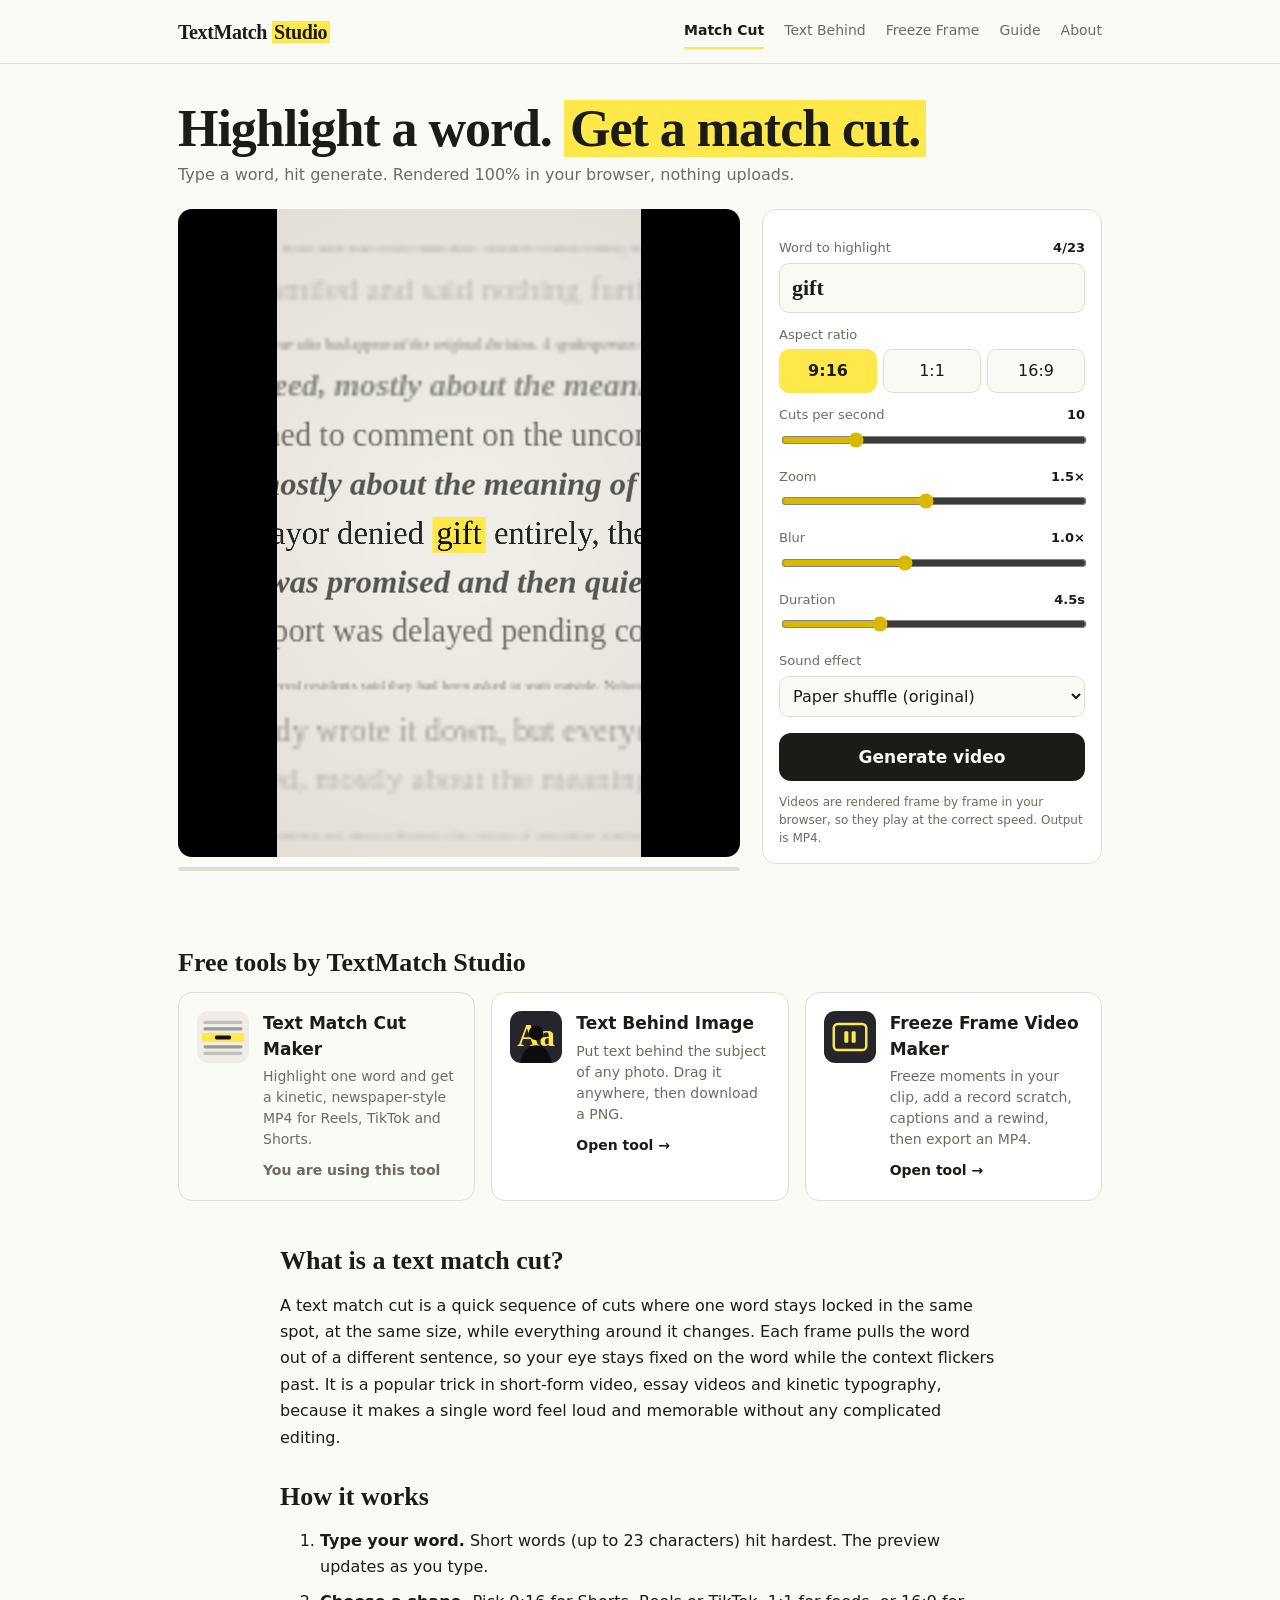
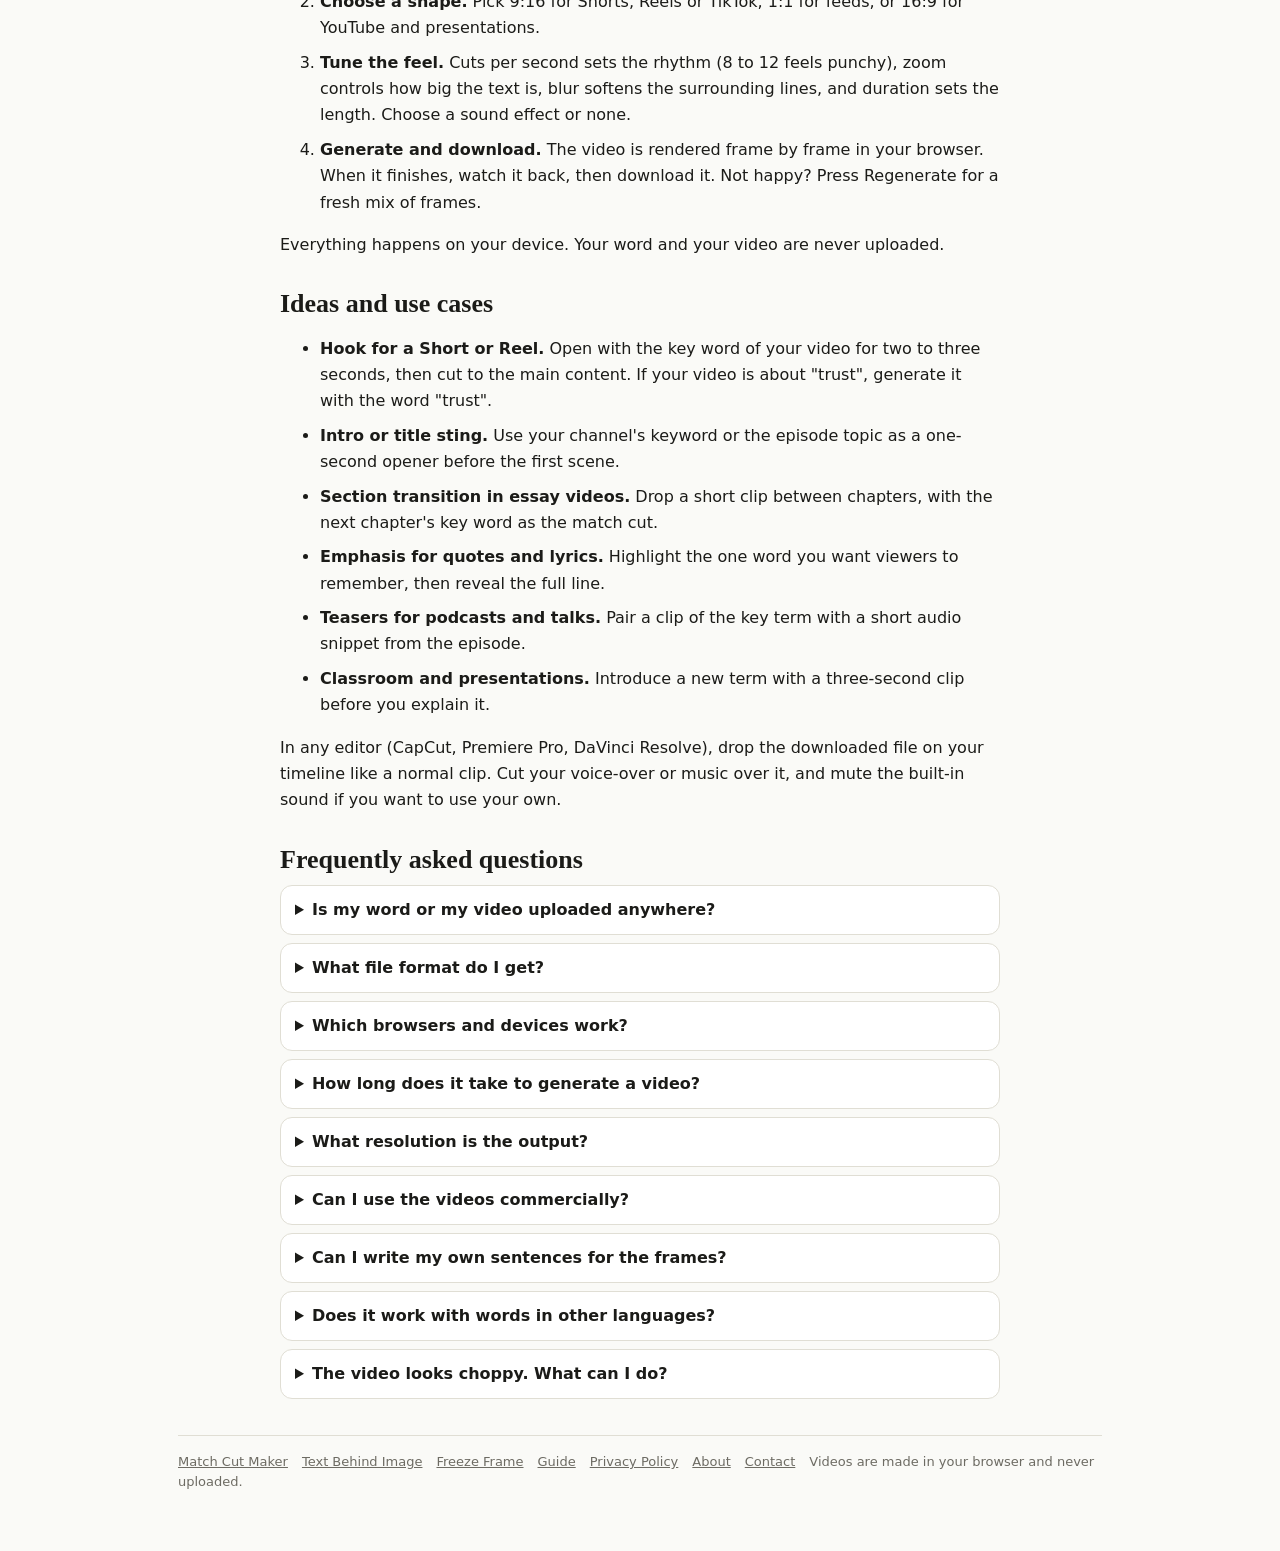
==== commit 4167b678: "adding v2 files" ====
--- a/index.html
+++ b/index.html
@@ -4,6 +4,8 @@
 <head>
   <meta charset="utf-8">
   <meta name="viewport" content="width=device-width, initial-scale=1, viewport-fit=cover">
+  <script async src="https://pagead2.googlesyndication.com/pagead/js/adsbygoogle.js?client=ca-pub-7495310483429706"
+    crossorigin="anonymous"></script>
   <title>Text Match Cut Video Maker – Free Online Tool | TextMatch Studio</title>
   <meta name="description"
     content="Create text match cut videos online for free. Highlight a word, generate a kinetic typography video, and download it directly from your browser. Nothing is uploaded.">
@@ -352,33 +354,139 @@
     }
 
     /* ---- site header (shared across pages) ---- */
-    .site-h{border-bottom:1px solid var(--line);background:var(--bg)}
-    .site-h .in{max-width:960px;margin:0 auto;padding:14px 18px;display:flex;align-items:center;justify-content:space-between;gap:10px 22px;flex-wrap:wrap}
-    .site-h .logo{font:700 20px/1 Georgia,"Times New Roman",serif;color:var(--fg);text-decoration:none;letter-spacing:-.02em}
-    .site-h .links{display:flex;gap:4px 20px;flex-wrap:wrap;font-size:14px}
-    .site-h .links a{color:var(--mut);text-decoration:none;padding:6px 0;border-bottom:2px solid transparent}
-    .site-h .links a:hover{color:var(--fg)}
-    .site-h .links a[aria-current="page"]{color:var(--fg);font-weight:600;border-bottom-color:var(--y)}
-    @media(max-width:520px){.site-h .links{gap:4px 10px;font-size:12.5px}}
+    .site-h {
+      border-bottom: 1px solid var(--line);
+      background: var(--bg)
+    }
+
+    .site-h .in {
+      max-width: 960px;
+      margin: 0 auto;
+      padding: 14px 18px;
+      display: flex;
+      align-items: center;
+      justify-content: space-between;
+      gap: 10px 22px;
+      flex-wrap: wrap
+    }
+
+    .site-h .logo {
+      font: 700 20px/1 Georgia, "Times New Roman", serif;
+      color: var(--fg);
+      text-decoration: none;
+      letter-spacing: -.02em
+    }
+
+    .site-h .links {
+      display: flex;
+      gap: 4px 20px;
+      flex-wrap: wrap;
+      font-size: 14px
+    }
+
+    .site-h .links a {
+      color: var(--mut);
+      text-decoration: none;
+      padding: 6px 0;
+      border-bottom: 2px solid transparent
+    }
+
+    .site-h .links a:hover {
+      color: var(--fg)
+    }
+
+    .site-h .links a[aria-current="page"] {
+      color: var(--fg);
+      font-weight: 600;
+      border-bottom-color: var(--y)
+    }
+
+    @media(max-width:520px) {
+      .site-h .links {
+        gap: 4px 10px;
+        font-size: 12.5px
+      }
+    }
 
     /* ---- tools section ---- */
-    .tools{max-width:960px;margin:48px auto 0}
-    .tools h2{font:700 26px/1.2 Georgia,"Times New Roman",serif;margin:0 0 14px}
-    .tcards{display:grid;grid-template-columns:1fr 1fr;gap:16px}
-    @media(max-width:640px){.tcards{grid-template-columns:1fr}}
-    .tcard{display:flex;gap:14px;align-items:flex-start;background:var(--card);border:1px solid var(--line);border-radius:14px;padding:18px;color:var(--fg);text-decoration:none;transition:.15s}
-    a.tcard:hover{border-color:var(--fg);transform:translateY(-1px)}
-    .tcard svg{flex:none}
-    .tcard h3{margin:0 0 4px;font-size:17px}
-    .tcard p{margin:0 0 8px;color:var(--mut);font-size:14px;line-height:1.5}
-    .tcard .go2{font-weight:700;font-size:14px}
-    .tcard.here{background:transparent}
-    .tcard.here .go2{color:var(--mut);font-weight:600}
+    .tools {
+      max-width: 960px;
+      margin: 48px auto 0
+    }
+
+    .tools h2 {
+      font: 700 26px/1.2 Georgia, "Times New Roman", serif;
+      margin: 0 0 14px
+    }
+
+    .tcards {
+      display: grid;
+      grid-template-columns: repeat(auto-fit, minmax(260px, 1fr));
+      gap: 16px
+    }
+
+    @media(max-width:640px) {
+      .tcards {
+        grid-template-columns: 1fr
+      }
+    }
+
+    .tcard {
+      display: flex;
+      gap: 14px;
+      align-items: flex-start;
+      background: var(--card);
+      border: 1px solid var(--line);
+      border-radius: 14px;
+      padding: 18px;
+      color: var(--fg);
+      text-decoration: none;
+      transition: .15s
+    }
+
+    a.tcard:hover {
+      border-color: var(--fg);
+      transform: translateY(-1px)
+    }
+
+    .tcard svg {
+      flex: none
+    }
+
+    .tcard h3 {
+      margin: 0 0 4px;
+      font-size: 17px
+    }
+
+    .tcard p {
+      margin: 0 0 8px;
+      color: var(--mut);
+      font-size: 14px;
+      line-height: 1.5
+    }
+
+    .tcard .go2 {
+      font-weight: 700;
+      font-size: 14px
+    }
+
+    .tcard.here {
+      background: transparent
+    }
+
+    .tcard.here .go2 {
+      color: var(--mut);
+      font-weight: 600
+    }
   </style>
 </head>
 
 <body>
-  <header class="site-h"><div class="in"><a class="logo" href="index.html">TextMatch <mark>Studio</mark></a><div class="links" role="navigation" aria-label="Main"><a href="index.html" aria-current="page">Match Cut Maker</a><a href="text-behind-image.html">Text Behind Image</a><a href="text-match-cut-generator.html">Guide</a><a href="about.html">About</a></div></div></header>
+  <header class="site-h">
+    <div class="in"><a class="logo" href="index.html">TextMatch <mark>Studio</mark></a>
+      <div class="links" role="navigation" aria-label="Main"><a href="index.html" aria-current="page">Match Cut</a><a href="text-behind-image.html">Text Behind</a><a href="freeze-frame-video-maker.html">Freeze Frame</a><a href="text-match-cut-generator.html">Guide</a><a href="about.html">About</a></div>
+    </div>
+  </header>
   <main>
     <h1>Highlight a word. <mark>Get a match cut.</mark></h1>
     <p class="sub">Type a word, hit generate. Rendered 100% in your browser, nothing uploads.</p>
@@ -420,8 +528,35 @@
     <section class="tools" id="tools" aria-labelledby="tools-h">
       <h2 id="tools-h">Free tools by TextMatch Studio</h2>
       <div class="tcards">
-        <div class="tcard here"><svg width="52" height="52" viewBox="0 0 64 64" aria-hidden="true"><rect width="64" height="64" rx="14" fill="#efede6"/><rect x="8" y="12" width="48" height="4" rx="2" fill="#1b1b18" opacity=".22"/><rect x="8" y="20" width="48" height="4" rx="2" fill="#1b1b18" opacity=".4"/><rect x="6" y="27" width="52" height="11" rx="2" fill="#FFE94A"/><rect x="22" y="30" width="20" height="5" rx="2" fill="#111"/><rect x="8" y="42" width="48" height="4" rx="2" fill="#1b1b18" opacity=".4"/><rect x="8" y="50" width="48" height="4" rx="2" fill="#1b1b18" opacity=".22"/></svg><div><h3>Text Match Cut Maker</h3><p>Highlight one word and get a kinetic, newspaper-style MP4 for Reels, TikTok and Shorts.</p><span class="go2">You are using this tool</span></div></div>
-        <a class="tcard" href="text-behind-image.html"><svg width="52" height="52" viewBox="0 0 64 64" aria-hidden="true"><rect width="64" height="64" rx="14" fill="#25252b"/><text x="32" y="43" text-anchor="middle" font-family="Georgia,serif" font-weight="700" font-size="38" fill="#FFE94A">Aa</text><circle cx="32" cy="27" r="9" fill="#0d0d10"/><path d="M13 64c2-17 12-22 19-22s17 5 19 22z" fill="#0d0d10"/></svg><div><h3>Text Behind Image</h3><p>Put text behind the subject of any photo. Drag it anywhere, then download a PNG.</p><span class="go2">Open tool &rarr;</span></div></a>
+        <div class="tcard here"><svg width="52" height="52" viewBox="0 0 64 64" aria-hidden="true">
+            <rect width="64" height="64" rx="14" fill="#efede6" />
+            <rect x="8" y="12" width="48" height="4" rx="2" fill="#1b1b18" opacity=".22" />
+            <rect x="8" y="20" width="48" height="4" rx="2" fill="#1b1b18" opacity=".4" />
+            <rect x="6" y="27" width="52" height="11" rx="2" fill="#FFE94A" />
+            <rect x="22" y="30" width="20" height="5" rx="2" fill="#111" />
+            <rect x="8" y="42" width="48" height="4" rx="2" fill="#1b1b18" opacity=".4" />
+            <rect x="8" y="50" width="48" height="4" rx="2" fill="#1b1b18" opacity=".22" />
+          </svg>
+          <div>
+            <h3>Text Match Cut Maker</h3>
+            <p>Highlight one word and get a kinetic, newspaper-style MP4 for Reels, TikTok and Shorts.</p><span
+              class="go2">You are using this tool</span>
+          </div>
+        </div>
+        <a class="tcard" href="text-behind-image.html"><svg width="52" height="52" viewBox="0 0 64 64"
+            aria-hidden="true">
+            <rect width="64" height="64" rx="14" fill="#25252b" /><text x="32" y="43" text-anchor="middle"
+              font-family="Georgia,serif" font-weight="700" font-size="38" fill="#FFE94A">Aa</text>
+            <circle cx="32" cy="27" r="9" fill="#0d0d10" />
+            <path d="M13 64c2-17 12-22 19-22s17 5 19 22z" fill="#0d0d10" />
+          </svg>
+          <div>
+            <h3>Text Behind Image</h3>
+            <p>Put text behind the subject of any photo. Drag it anywhere, then download a PNG.</p><span
+              class="go2">Open tool &rarr;</span>
+          </div>
+        </a>
+      <a class="tcard" href="freeze-frame-video-maker.html"><svg width="52" height="52" viewBox="0 0 64 64" aria-hidden="true"><rect width="64" height="64" rx="14" fill="#25252b"/><rect x="12" y="16" width="40" height="32" rx="5" fill="none" stroke="#FFE94A" stroke-width="3"/><rect x="25" y="25" width="5" height="14" rx="1.5" fill="#FFE94A"/><rect x="34" y="25" width="5" height="14" rx="1.5" fill="#FFE94A"/></svg><div><h3>Freeze Frame Video Maker</h3><p>Freeze moments in your clip, add a record scratch, captions and a rewind, then export an MP4.</p><span class="go2">Open tool &rarr;</span></div></a>
       </div>
     </section>
     <section class="info" id="how">
@@ -508,8 +643,10 @@
     </section>
     <script
       type="application/ld+json">{"@context": "https://schema.org", "@type": "FAQPage", "mainEntity": [{"@type": "Question", "name": "Is my word or my video uploaded anywhere?", "acceptedAnswer": {"@type": "Answer", "text": "No. The word you type and the video you generate are processed entirely inside your browser. Nothing is sent to a server, so there is no account, no queue and no copy of your video on our side."}}, {"@type": "Question", "name": "What file format do I get?", "acceptedAnswer": {"@type": "Answer", "text": "MP4 (H.264 video with AAC sound) in modern browsers. Very old browsers fall back to a live recording that may be WebM. If an editor won't accept WebM, convert it with a free tool such as HandBrake or CapCut."}}, {"@type": "Question", "name": "Which browsers and devices work?", "acceptedAnswer": {"@type": "Answer", "text": "A recent version of Chrome, Edge, Safari or Firefox on desktop works best. Phones work too, but rendering a 1080 by 1920 video is heavy, so older phones may be slow. A laptop gives the smoothest result."}}, {"@type": "Question", "name": "How long does it take to generate a video?", "acceptedAnswer": {"@type": "Answer", "text": "Usually a few seconds. Frames are rendered one by one and encoded with your browser's built-in video encoder, so the speed depends on your device. Keep the tab open until it finishes. Browsers without that encoder fall back to a live recording, which takes as long as the video itself."}}, {"@type": "Question", "name": "What resolution is the output?", "acceptedAnswer": {"@type": "Answer", "text": "1080 pixels on the short side: 1080 by 1920 for 9:16, 1080 by 1080 for 1:1 and 1920 by 1080 for 16:9. Pick 9:16 for Shorts, Reels and TikTok."}}, {"@type": "Question", "name": "Can I use the videos commercially?", "acceptedAnswer": {"@type": "Answer", "text": "Yes. The videos you create are yours to use in your own content, including monetized channels. The sentences in the frames are original text written for this tool."}}, {"@type": "Question", "name": "Can I write my own sentences for the frames?", "acceptedAnswer": {"@type": "Answer", "text": "Not at the moment. Each frame uses a built-in set of original sentences, mixed randomly. Press Regenerate to get a different mix with the same word."}}, {"@type": "Question", "name": "Does it work with words in other languages?", "acceptedAnswer": {"@type": "Answer", "text": "Yes, but the frames use a serif font, and scripts it doesn't cover fall back to your device's default font, so the look can vary. Latin-script words look the most consistent."}}, {"@type": "Question", "name": "The video looks choppy. What can I do?", "acceptedAnswer": {"@type": "Answer", "text": "Close other tabs and heavy apps, try a shorter duration, or use 1:1 instead of 9:16. Lowering the blur also makes each frame lighter to draw."}}]}</script>
-    <footer><a href="index.html">Match Cut Maker</a><a href="text-behind-image.html">Text Behind Image</a><a href="text-match-cut-generator.html">Guide</a><a href="privacy.html">Privacy Policy</a><a href="about.html">About</a><a
-        href="contact.html">Contact</a><span>Videos are made in your browser and never uploaded.</span></footer>
+    <footer><a href="index.html">Match Cut Maker</a><a href="text-behind-image.html">Text Behind Image</a><a href="freeze-frame-video-maker.html">Freeze Frame</a><a
+        href="text-match-cut-generator.html">Guide</a><a href="privacy.html">Privacy Policy</a><a
+        href="about.html">About</a><a href="contact.html">Contact</a><span>Videos are made in your browser and never
+        uploaded.</span></footer>
   </main>
   <div id="cb">
     <p>We use cookies for ads. Choose personalized ads, or keep ads non-personalized. The tool works either way.</p>
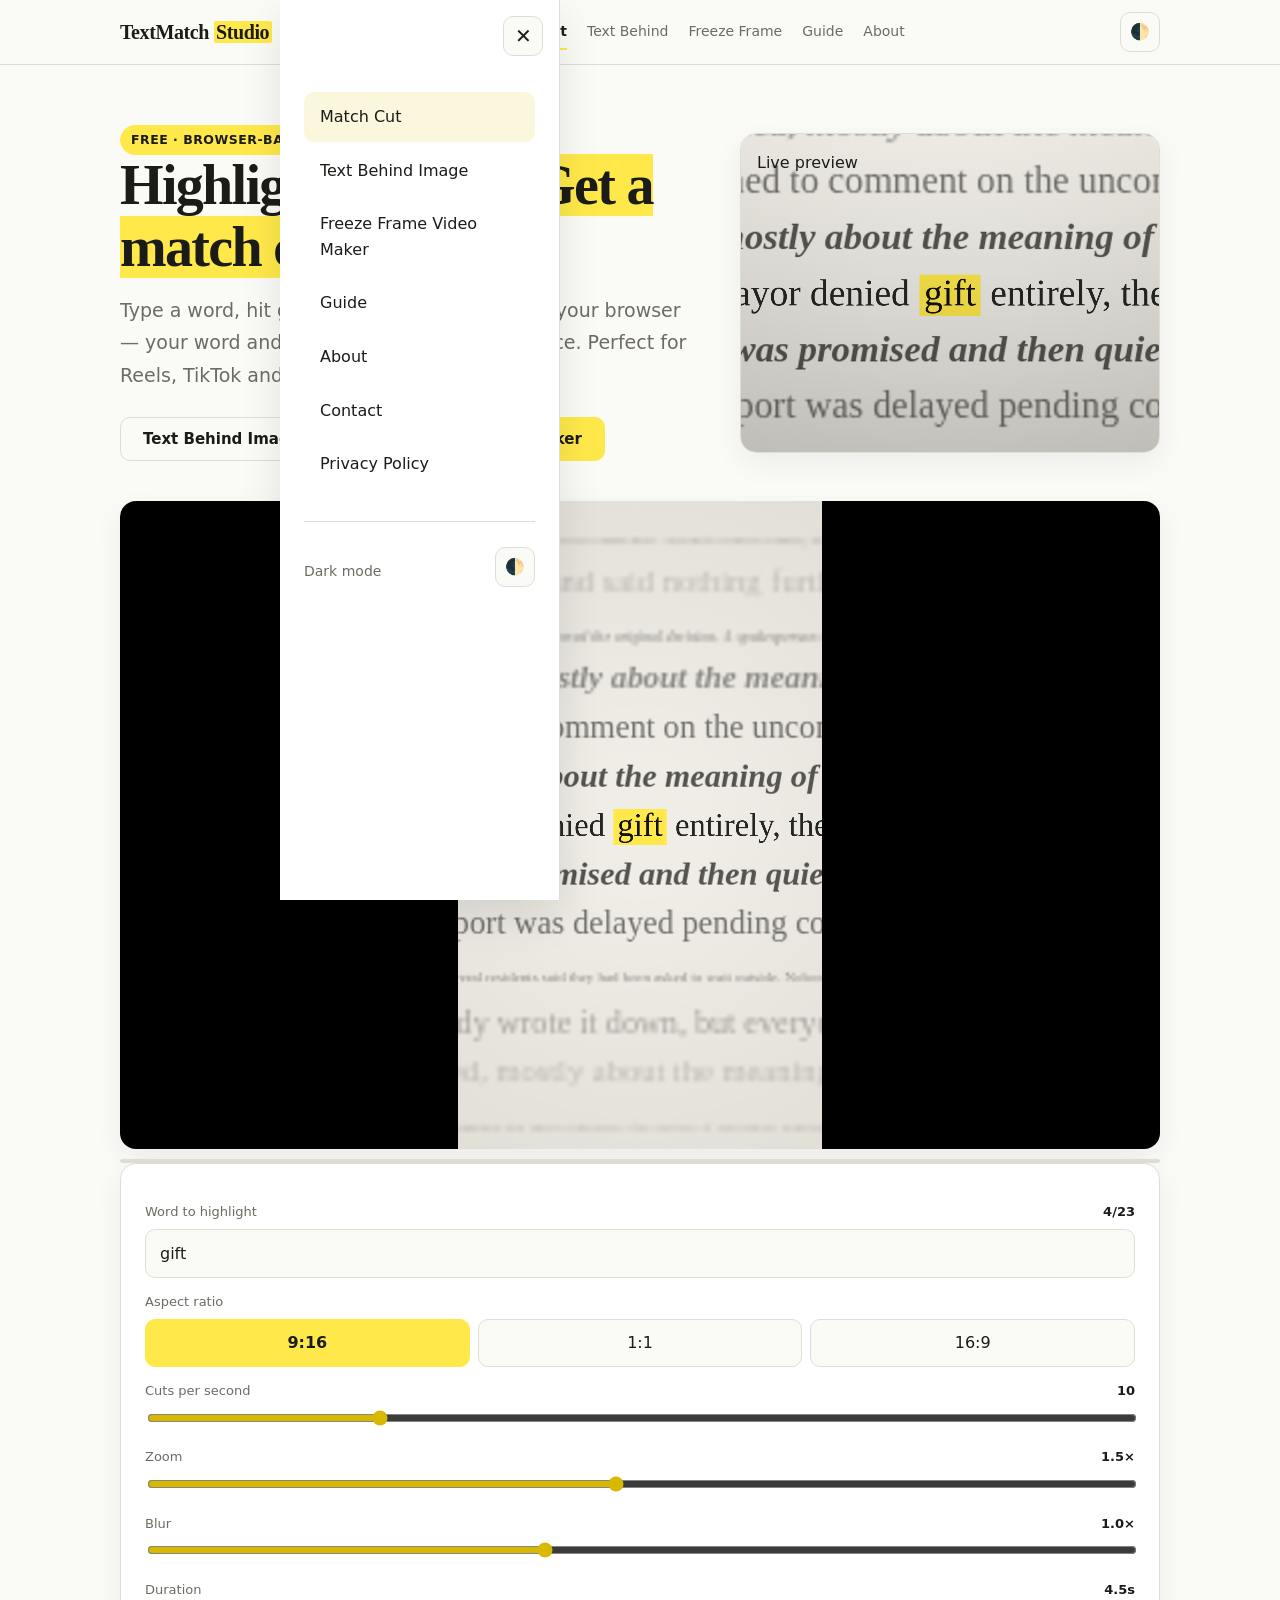
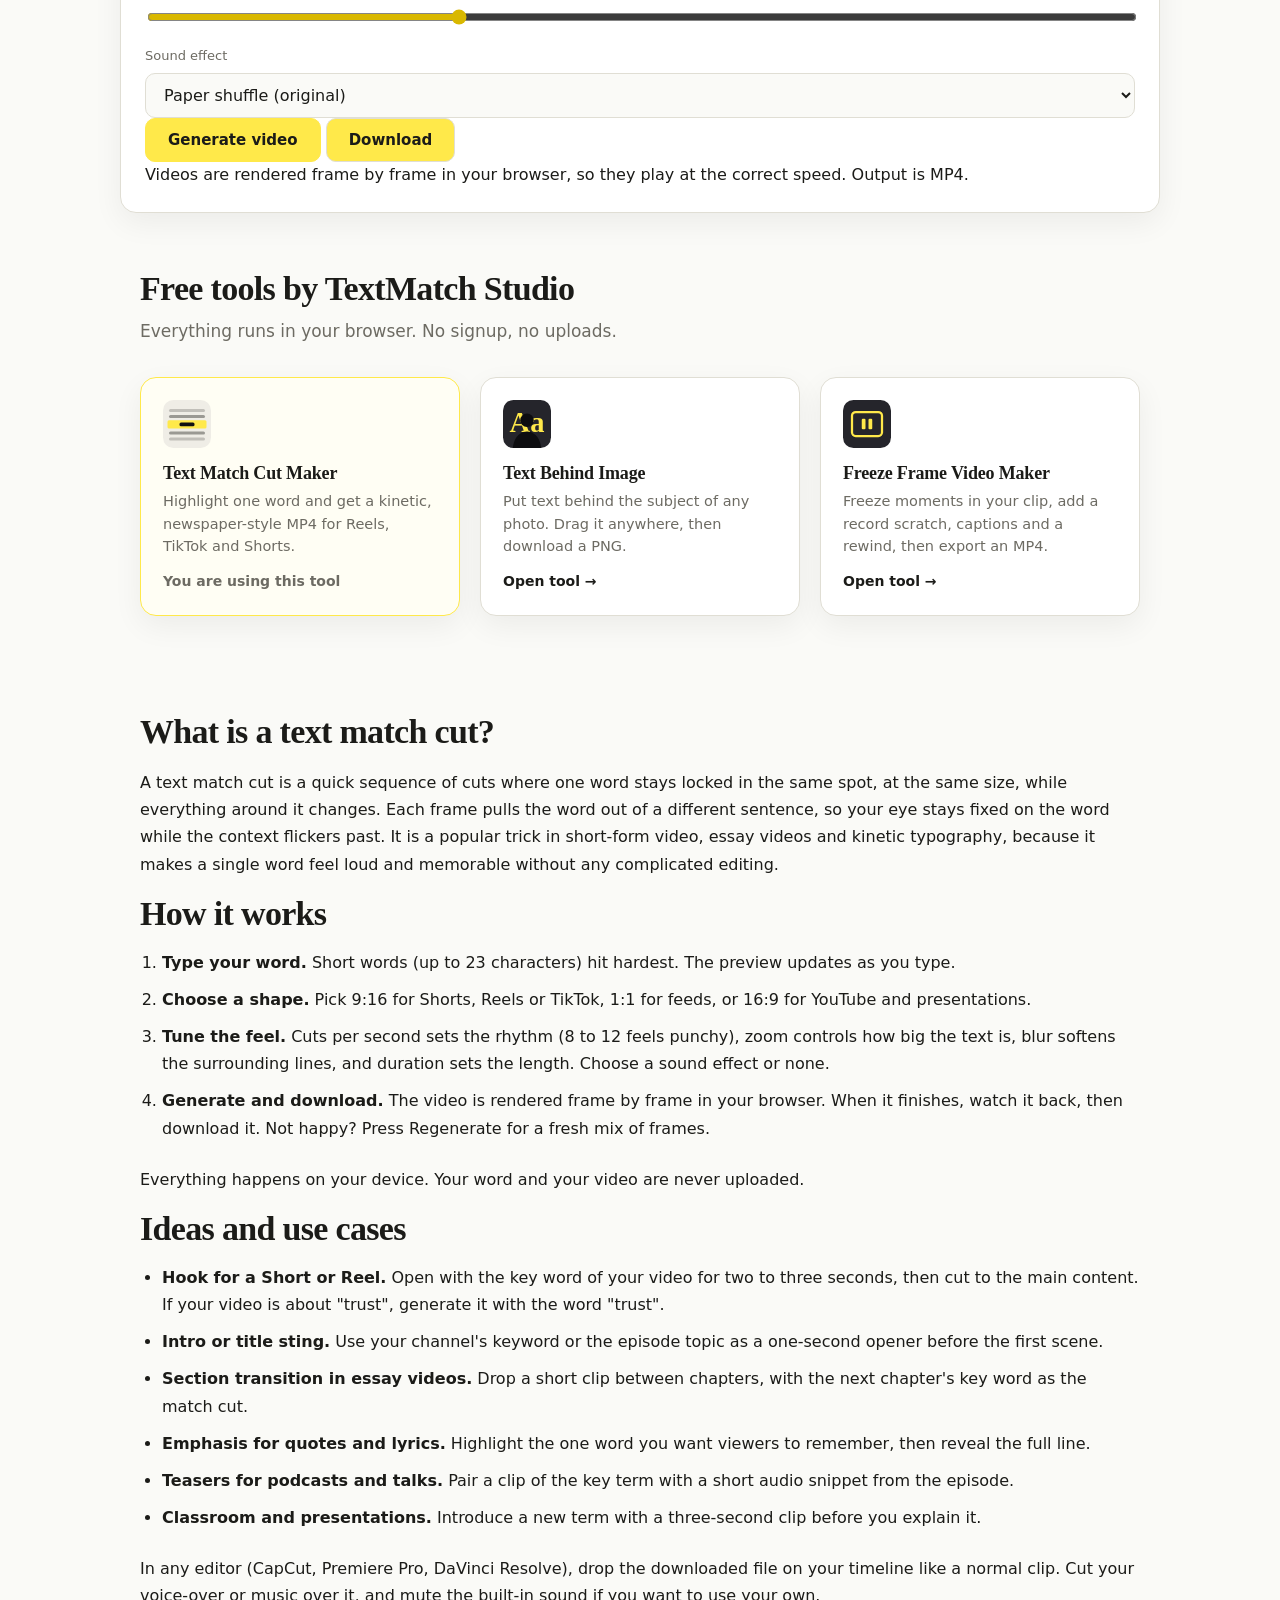
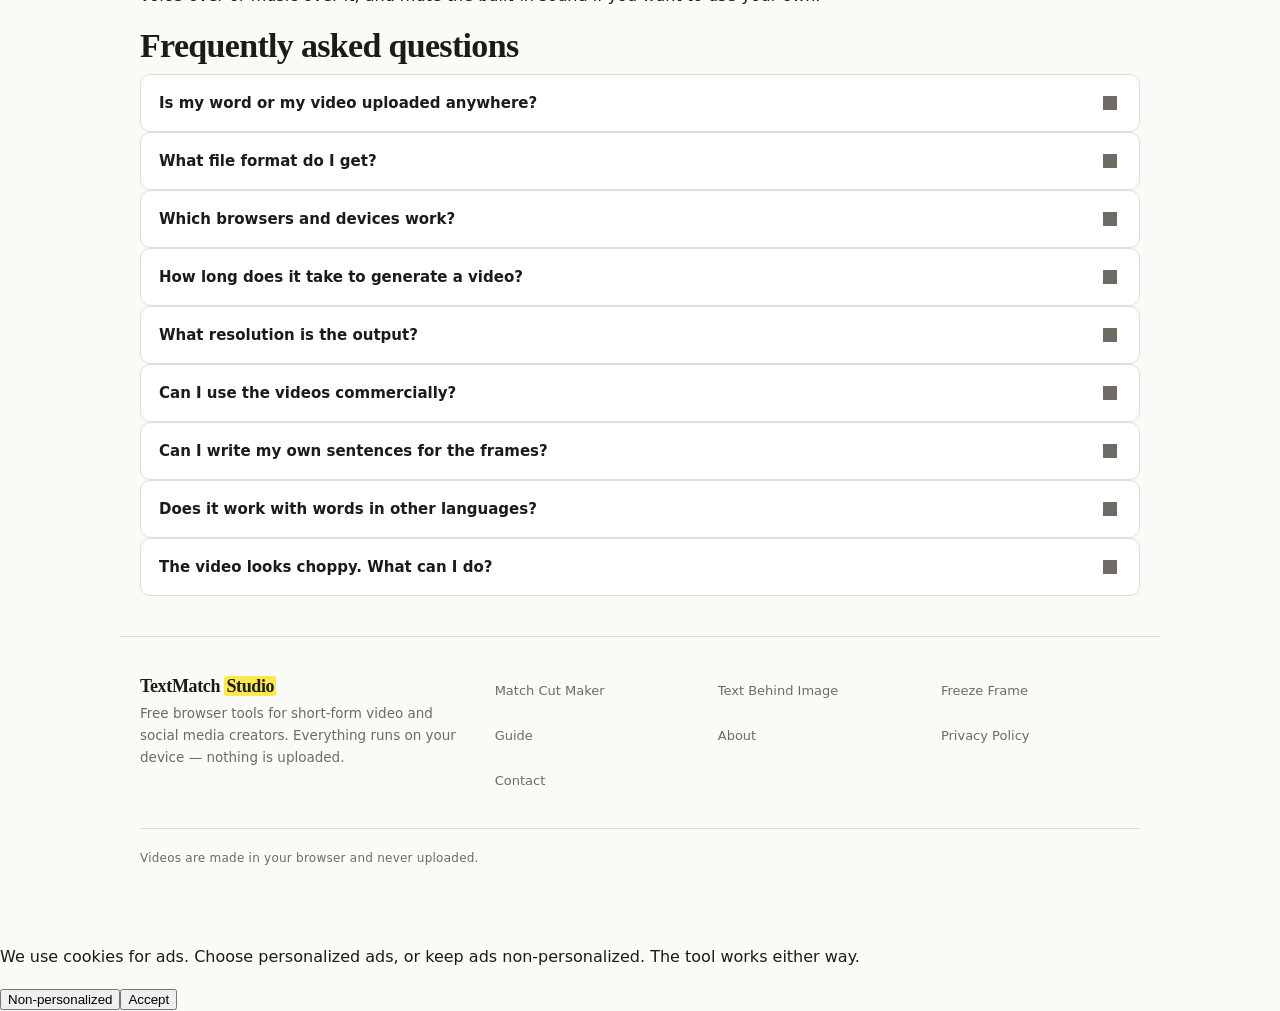
==== commit 8429ab3a: "refactor: extract shared CSS and upgrade homepage design - Extract duplicated CSS into shared assets" ====
--- a/index.html
+++ b/index.html
@@ -23,638 +23,253 @@
   <meta name="twitter:title" content="Text Match Cut Video Maker – TextMatch Studio">
   <meta name="twitter:description"
     content="Create text match cut videos for free directly in your browser. Nothing is uploaded.">
-  <style>
-    :root {
-      box-sizing: border-box;
-      padding-top: env(safe-area-inset-top, 0px);
-      padding-bottom: env(safe-area-inset-bottom, 0px);
-      --bg: #FAFAF7;
-      --fg: #1b1b18;
-      --mut: #6d6b63;
-      --card: #fff;
-      --line: #e0ded4;
-      --y: #FFE94A;
-      --on-y: #1b1b18
-    }
-
-    @media (prefers-color-scheme:dark) {
-      :root:not([data-theme="light"]) {
-        --bg: #15150f;
-        --fg: #f1efe6;
-        --mut: #a09d90;
-        --card: #1f1f17;
-        --line: #34332a
-      }
-    }
-
-    :root[data-theme="dark"] {
-      --bg: #15150f;
-      --fg: #f1efe6;
-      --mut: #a09d90;
-      --card: #1f1f17;
-      --line: #34332a
-    }
-
-    html {
-      scroll-padding-top: env(safe-area-inset-top, 0px)
-    }
-
-    * {
-      box-sizing: border-box
-    }
-
-    body {
-      margin: 0;
-      background: var(--bg);
-      color: var(--fg);
-      font: 16px/1.5 system-ui, -apple-system, Segoe UI, Roboto, sans-serif
-    }
-
-    main {
-      max-width: 960px;
-      margin: 0 auto;
-      padding: 28px 18px 60px
-    }
-
-    h1 {
-      font: 700 clamp(30px, 6vw, 52px)/1.1 Georgia, "Times New Roman", serif;
-      margin: 8px 0 6px;
-      letter-spacing: -.02em
-    }
-
-    mark {
-      background: var(--y);
-      color: var(--on-y);
-      padding: 0 .12em
-    }
-
-    p.sub {
-      color: var(--mut);
-      margin: 0 0 22px
-    }
-
-    .grid {
-      display: grid;
-      grid-template-columns: minmax(0, 1fr) minmax(0, 340px);
-      gap: 22px;
-      align-items: start
-    }
-
-    @media(max-width:760px) {
-      .grid {
-        grid-template-columns: 1fr
-      }
-    }
-
-    .card {
-      background: var(--card);
-      border: 1px solid var(--line);
-      border-radius: 14px;
-      padding: 16px
-    }
-
-    label {
-      display: block;
-      font-size: 13px;
-      color: var(--mut);
-      margin: 12px 0 5px
-    }
-
-    label b {
-      float: right;
-      color: var(--fg);
-      font-weight: 600
-    }
-
-    input[type=text] {
-      width: 100%;
-      font: 600 22px Georgia, serif;
-      padding: 11px 12px;
-      border-radius: 10px;
-      border: 1px solid var(--line);
-      background: var(--bg);
-      color: var(--fg)
-    }
-
-    input[type=range] {
-      width: 100%;
-      accent-color: #d9b800
-    }
-
-    select {
-      width: 100%;
-      padding: 9px;
-      border-radius: 10px;
-      border: 1px solid var(--line);
-      background: var(--bg);
-      color: var(--fg);
-      font: inherit
-    }
-
-    .seg {
-      display: flex;
-      gap: 6px
-    }
-
-    .seg button {
-      flex: 1;
-      padding: 9px 0;
-      border: 1px solid var(--line);
-      background: var(--bg);
-      color: var(--fg);
-      border-radius: 10px;
-      font: inherit;
-      cursor: pointer
-    }
-
-    .seg button.on {
-      background: var(--y);
-      color: var(--on-y);
-      border-color: var(--y);
-      font-weight: 600
-    }
-
-    .go {
-      width: 100%;
-      margin-top: 16px;
-      padding: 14px;
-      border: 0;
-      border-radius: 12px;
-      background: var(--fg);
-      color: var(--bg);
-      font: 600 17px system-ui;
-      cursor: pointer
-    }
-
-    .go:disabled {
-      opacity: .5;
-      cursor: wait
-    }
-
-    .stage {
-      display: flex;
-      justify-content: center;
-      align-items: center;
-      background: #000;
-      border-radius: 14px;
-      overflow: hidden;
-      min-height: 260px
-    }
-
-    .stage canvas,
-    .stage video {
-      max-width: 100%;
-      max-height: 72vh;
-      display: block
-    }
-
-    .bar {
-      height: 4px;
-      background: var(--line);
-      border-radius: 4px;
-      margin-top: 10px;
-      overflow: hidden
-    }
-
-    .bar i {
-      display: block;
-      height: 100%;
-      width: 0;
-      background: var(--y)
-    }
-
-    #st {
-      font-size: 13px;
-      color: var(--mut);
-      margin-top: 8px;
-      min-height: 20px
-    }
-
-    #dl {
-      display: none;
-      margin-top: 10px
-    }
-
-    .small {
-      font-size: 12px;
-      color: var(--mut);
-      margin-top: 12px
-    }
-
-    .ad {
-      margin: 16px 0;
-      text-align: center;
-      overflow: hidden
-    }
-
-    .ad:empty {
-      display: none
-    }
-
-    .ad small {
-      display: block;
-      font-size: 10px;
-      color: var(--mut);
-      letter-spacing: .08em;
-      text-transform: uppercase;
-      margin-bottom: 4px
-    }
-
-    footer {
-      margin-top: 36px;
-      padding-top: 16px;
-      border-top: 1px solid var(--line);
-      font-size: 13px;
-      color: var(--mut)
-    }
-
-    footer a {
-      color: var(--mut);
-      margin-right: 14px
-    }
-
-    #cb {
-      display: none;
-      position: fixed;
-      left: 12px;
-      right: 12px;
-      bottom: calc(12px + env(safe-area-inset-bottom, 0px));
-      max-width: 620px;
-      margin: 0 auto;
-      background: var(--card);
-      border: 1px solid var(--line);
-      border-radius: 14px;
-      padding: 14px;
-      gap: 12px;
-      align-items: center;
-      flex-wrap: wrap;
-      font-size: 13px;
-      box-shadow: 0 8px 30px rgba(0, 0, 0, .2);
-      z-index: 9
-    }
-
-    #cb p {
-      margin: 0;
-      flex: 1 1 260px
-    }
-
-    #cb button {
-      padding: 9px 14px;
-      border-radius: 10px;
-      border: 1px solid var(--line);
-      background: var(--bg);
-      color: var(--fg);
-      font: inherit;
-      cursor: pointer
-    }
-
-    #cb button.p {
-      background: var(--y);
-      color: var(--on-y);
-      border-color: var(--y);
-      font-weight: 600
-    }
-
-    .info {
-      max-width: 720px;
-      margin: 44px auto 0
-    }
-
-    .info h2 {
-      font: 700 26px/1.2 Georgia, "Times New Roman", serif;
-      margin: 30px 0 10px
-    }
-
-    .info p,
-    .info li {
-      color: var(--fg);
-      line-height: 1.65
-    }
-
-    .info li {
-      margin-bottom: 8px
-    }
-
-    details {
-      border: 1px solid var(--line);
-      background: var(--card);
-      border-radius: 12px;
-      padding: 12px 14px;
-      margin: 8px 0
-    }
-
-    summary {
-      cursor: pointer;
-      font-weight: 600
-    }
-
-    details p {
-      margin: 8px 0 0;
-      color: var(--mut)
-    }
-
-    /* ---- site header (shared across pages) ---- */
-    .site-h {
-      border-bottom: 1px solid var(--line);
-      background: var(--bg)
-    }
-
-    .site-h .in {
-      max-width: 960px;
-      margin: 0 auto;
-      padding: 14px 18px;
-      display: flex;
-      align-items: center;
-      justify-content: space-between;
-      gap: 10px 22px;
-      flex-wrap: wrap
-    }
-
-    .site-h .logo {
-      font: 700 20px/1 Georgia, "Times New Roman", serif;
-      color: var(--fg);
-      text-decoration: none;
-      letter-spacing: -.02em
-    }
-
-    .site-h .links {
-      display: flex;
-      gap: 4px 20px;
-      flex-wrap: wrap;
-      font-size: 14px
-    }
-
-    .site-h .links a {
-      color: var(--mut);
-      text-decoration: none;
-      padding: 6px 0;
-      border-bottom: 2px solid transparent
-    }
-
-    .site-h .links a:hover {
-      color: var(--fg)
-    }
-
-    .site-h .links a[aria-current="page"] {
-      color: var(--fg);
-      font-weight: 600;
-      border-bottom-color: var(--y)
-    }
-
-    @media(max-width:520px) {
-      .site-h .links {
-        gap: 4px 10px;
-        font-size: 12.5px
-      }
-    }
-
-    /* ---- tools section ---- */
-    .tools {
-      max-width: 960px;
-      margin: 48px auto 0
-    }
-
-    .tools h2 {
-      font: 700 26px/1.2 Georgia, "Times New Roman", serif;
-      margin: 0 0 14px
-    }
-
-    .tcards {
-      display: grid;
-      grid-template-columns: repeat(auto-fit, minmax(260px, 1fr));
-      gap: 16px
-    }
-
-    @media(max-width:640px) {
-      .tcards {
-        grid-template-columns: 1fr
-      }
-    }
-
-    .tcard {
-      display: flex;
-      gap: 14px;
-      align-items: flex-start;
-      background: var(--card);
-      border: 1px solid var(--line);
-      border-radius: 14px;
-      padding: 18px;
-      color: var(--fg);
-      text-decoration: none;
-      transition: .15s
-    }
-
-    a.tcard:hover {
-      border-color: var(--fg);
-      transform: translateY(-1px)
-    }
-
-    .tcard svg {
-      flex: none
-    }
-
-    .tcard h3 {
-      margin: 0 0 4px;
-      font-size: 17px
-    }
-
-    .tcard p {
-      margin: 0 0 8px;
-      color: var(--mut);
-      font-size: 14px;
-      line-height: 1.5
-    }
-
-    .tcard .go2 {
-      font-weight: 700;
-      font-size: 14px
-    }
-
-    .tcard.here {
-      background: transparent
-    }
-
-    .tcard.here .go2 {
-      color: var(--mut);
-      font-weight: 600
-    }
-  </style>
+
+  <link rel="stylesheet" href="assets/css/styles.css">
 </head>
 
 <body>
+  <a href="#main" class="skip-link">Skip to content</a>
+
   <header class="site-h">
-    <div class="in"><a class="logo" href="index.html">TextMatch <mark>Studio</mark></a>
-      <div class="links" role="navigation" aria-label="Main"><a href="index.html" aria-current="page">Match Cut</a><a href="text-behind-image.html">Text Behind</a><a href="freeze-frame-video-maker.html">Freeze Frame</a><a href="text-match-cut-generator.html">Guide</a><a href="about.html">About</a></div>
+    <div class="in"><a class="logo" href="/">TextMatch <mark>Studio</mark></a>
+      <button class="nav-toggle" aria-label="Open menu" aria-expanded="false" aria-controls="mobile-menu">☰</button>
+      <div class="links" role="navigation" aria-label="Main"><a href="/" aria-current="page">Match Cut</a><a
+          href="/text-behind-image">Text Behind</a><a href="/freeze-frame-video-maker">Freeze Frame</a><a
+          href="/text-match-cut-generator">Guide</a><a href="/about">About</a></div>
+      <button class="theme-toggle" aria-label="Toggle dark mode" title="Toggle dark mode">🌓</button>
     </div>
   </header>
-  <main>
-    <h1>Highlight a word. <mark>Get a match cut.</mark></h1>
-    <p class="sub">Type a word, hit generate. Rendered 100% in your browser, nothing uploads.</p>
-    <div class="ad" id="ad-top"></div>
-    <div class="grid">
-      <div>
-        <div class="stage" id="stage"><canvas id="cv"></canvas>
-          <div id="stg" style="display:none;color:#bbb;padding:60px 20px;text-align:center;font-size:14px">Rendering
-            your video…<br>The first run can take a few seconds while the encoder starts.</div><video id="vid" controls
-            playsinline loop style="display:none"></video>
-        </div>
-        <div class="bar"><i id="pg"></i></div>
-        <div id="st"></div>
-      </div>
-      <div class="card">
-        <label for="w">Word to highlight <b id="cc">0/23</b></label>
-        <input type="text" id="w" maxlength="23" value="gift" autocomplete="off" spellcheck="false">
-        <label>Aspect ratio</label>
-        <div class="seg" id="ar"><button data-a="9:16" class="on">9:16</button><button data-a="1:1">1:1</button><button
-            data-a="16:9">16:9</button></div>
-        <label>Cuts per second <b id="cpsv">10</b></label><input type="range" id="cps" min="4" max="30" value="10">
-        <label>Zoom <b id="zv">1.5×</b></label><input type="range" id="zoom" min="0.6" max="2.5" step="0.1" value="1.5">
-        <label>Blur <b id="bv">1.0×</b></label><input type="range" id="blur" min="0" max="2.5" step="0.1" value="1">
-        <label>Duration <b id="dv">4.5s</b></label><input type="range" id="dur" min="2" max="10" step="0.5" value="4.5">
-        <label for="snd">Sound effect</label>
-        <select id="snd">
-          <option value="paper">Paper shuffle (original)</option>
-          <option value="shutter">Camera shutter</option>
-          <option value="pop">Flash pop</option>
-          <option value="none">No sound</option>
-        </select>
-        <button class="go" id="go">Generate video</button>
-        <button class="go" id="dl" style="background:var(--y);color:var(--on-y)">Download</button>
-        <div class="small">Videos are rendered frame by frame in your browser, so they play at the correct speed. Output
-          is MP4.</div>
-      </div>
+
+  <div class="overlay" id="overlay"></div>
+
+  <nav class="mobile-menu" id="mobile-menu">
+    <button class="close-btn" aria-label="Close menu">✕</button>
+    <nav>
+      <a href="/" aria-current="page">Match Cut</a>
+      <a href="/text-behind-image">Text Behind Image</a>
+      <a href="/freeze-frame-video-maker">Freeze Frame Video Maker</a>
+      <a href="/text-match-cut-generator">Guide</a>
+      <a href="/about">About</a>
+      <a href="/contact">Contact</a>
+      <a href="/privacy">Privacy Policy</a>
+    </nav>
+    <div class="theme-row">
+      <label for="mobile-theme">Dark mode</label>
+      <button class="theme-toggle" id="mobile-theme-toggle" aria-label="Toggle dark mode">🌓</button>
     </div>
-    <div class="ad" id="ad-bottom"></div>
-    <section class="tools" id="tools" aria-labelledby="tools-h">
-      <h2 id="tools-h">Free tools by TextMatch Studio</h2>
-      <div class="tcards">
-        <div class="tcard here"><svg width="52" height="52" viewBox="0 0 64 64" aria-hidden="true">
-            <rect width="64" height="64" rx="14" fill="#efede6" />
-            <rect x="8" y="12" width="48" height="4" rx="2" fill="#1b1b18" opacity=".22" />
-            <rect x="8" y="20" width="48" height="4" rx="2" fill="#1b1b18" opacity=".4" />
-            <rect x="6" y="27" width="52" height="11" rx="2" fill="#FFE94A" />
-            <rect x="22" y="30" width="20" height="5" rx="2" fill="#111" />
-            <rect x="8" y="42" width="48" height="4" rx="2" fill="#1b1b18" opacity=".4" />
-            <rect x="8" y="50" width="48" height="4" rx="2" fill="#1b1b18" opacity=".22" />
-          </svg>
+  </nav>
+
+  <main class="page" id="main">
+    <section class="hero">
+      <div class="container">
+        <div class="hero-inner">
           <div>
-            <h3>Text Match Cut Maker</h3>
-            <p>Highlight one word and get a kinetic, newspaper-style MP4 for Reels, TikTok and Shorts.</p><span
-              class="go2">You are using this tool</span>
+            <span class="badge accent">Free · Browser-based · Nothing uploaded</span>
+            <h1>Highlight a word. <mark>Get a match cut.</mark></h1>
+            <p class="lead">Type a word, hit generate. Rendered 100% in your browser — your word and video never leave
+              your device. Perfect for Reels, TikTok and Shorts.</p>
+            <div class="hero-actions">
+              <a href="/text-behind-image" class="btn">Text Behind Image</a>
+              <a href="/freeze-frame-video-maker" class="btn primary">Freeze Frame Video Maker</a>
+            </div>
+          </div>
+          <div class="hero-visual">
+            <div class="hero-badge">Live preview</div>
+            <canvas id="cv"></canvas>
+            <div id="stg" style="display:none;color:#bbb;padding:60px 20px;text-align:center;font-size:14px">Rendering
+              your video…<br>The first run can take a few seconds while the encoder starts.</div><video id="vid"
+              controls playsinline loop style="display:none"></video>
           </div>
         </div>
-        <a class="tcard" href="text-behind-image.html"><svg width="52" height="52" viewBox="0 0 64 64"
-            aria-hidden="true">
-            <rect width="64" height="64" rx="14" fill="#25252b" /><text x="32" y="43" text-anchor="middle"
-              font-family="Georgia,serif" font-weight="700" font-size="38" fill="#FFE94A">Aa</text>
-            <circle cx="32" cy="27" r="9" fill="#0d0d10" />
-            <path d="M13 64c2-17 12-22 19-22s17 5 19 22z" fill="#0d0d10" />
-          </svg>
-          <div>
-            <h3>Text Behind Image</h3>
-            <p>Put text behind the subject of any photo. Drag it anywhere, then download a PNG.</p><span
-              class="go2">Open tool &rarr;</span>
-          </div>
-        </a>
-      <a class="tcard" href="freeze-frame-video-maker.html"><svg width="52" height="52" viewBox="0 0 64 64" aria-hidden="true"><rect width="64" height="64" rx="14" fill="#25252b"/><rect x="12" y="16" width="40" height="32" rx="5" fill="none" stroke="#FFE94A" stroke-width="3"/><rect x="25" y="25" width="5" height="14" rx="1.5" fill="#FFE94A"/><rect x="34" y="25" width="5" height="14" rx="1.5" fill="#FFE94A"/></svg><div><h3>Freeze Frame Video Maker</h3><p>Freeze moments in your clip, add a record scratch, captions and a rewind, then export an MP4.</p><span class="go2">Open tool &rarr;</span></div></a>
       </div>
     </section>
-    <section class="info" id="how">
-      <h2>What is a text match cut?</h2>
-      <p>A text match cut is a quick sequence of cuts where one word stays locked in the same spot, at the same size,
-        while everything around it changes. Each frame pulls the word out of a different sentence, so your eye stays
-        fixed on the word while the context flickers past. It is a popular trick in short-form video, essay videos and
-        kinetic typography, because it makes a single word feel loud and memorable without any complicated editing.</p>
-      <h2>How it works</h2>
-      <ol>
-        <li><b>Type your word.</b> Short words (up to 23 characters) hit hardest. The preview updates as you type.</li>
-        <li><b>Choose a shape.</b> Pick 9:16 for Shorts, Reels or TikTok, 1:1 for feeds, or 16:9 for YouTube and
-          presentations.</li>
-        <li><b>Tune the feel.</b> Cuts per second sets the rhythm (8 to 12 feels punchy), zoom controls how big the text
-          is, blur softens the surrounding lines, and duration sets the length. Choose a sound effect or none.</li>
-        <li><b>Generate and download.</b> The video is rendered frame by frame in your browser. When it finishes, watch
-          it back, then download it. Not happy? Press Regenerate for a fresh mix of frames.</li>
-      </ol>
-      <p>Everything happens on your device. Your word and your video are never uploaded.</p>
-      <h2>Ideas and use cases</h2>
-      <ul>
-        <li><b>Hook for a Short or Reel.</b> Open with the key word of your video for two to three seconds, then cut to
-          the main content. If your video is about "trust", generate it with the word "trust".</li>
-        <li><b>Intro or title sting.</b> Use your channel's keyword or the episode topic as a one-second opener before
-          the first scene.</li>
-        <li><b>Section transition in essay videos.</b> Drop a short clip between chapters, with the next chapter's key
-          word as the match cut.</li>
-        <li><b>Emphasis for quotes and lyrics.</b> Highlight the one word you want viewers to remember, then reveal the
-          full line.</li>
-        <li><b>Teasers for podcasts and talks.</b> Pair a clip of the key term with a short audio snippet from the
-          episode.</li>
-        <li><b>Classroom and presentations.</b> Introduce a new term with a three-second clip before you explain it.
-        </li>
-      </ul>
-      <p>In any editor (CapCut, Premiere Pro, DaVinci Resolve), drop the downloaded file on your timeline like a normal
-        clip. Cut your voice-over or music over it, and mute the built-in sound if you want to use your own.</p>
-      <h2 id="faq">Frequently asked questions</h2>
-      <details>
-        <summary>Is my word or my video uploaded anywhere?</summary>
-        <p>No. The word you type and the video you generate are processed entirely inside your browser. Nothing is sent
-          to a server, so there is no account, no queue and no copy of your video on our side.</p>
-      </details>
-      <details>
-        <summary>What file format do I get?</summary>
-        <p>MP4 (H.264 video with AAC sound) in modern browsers. Very old browsers fall back to a live recording that may
-          be WebM. If an editor won&#x27;t accept WebM, convert it with a free tool such as HandBrake or CapCut.</p>
-      </details>
-      <details>
-        <summary>Which browsers and devices work?</summary>
-        <p>A recent version of Chrome, Edge, Safari or Firefox on desktop works best. Phones work too, but rendering a
-          1080 by 1920 video is heavy, so older phones may be slow. A laptop gives the smoothest result.</p>
-      </details>
-      <details>
-        <summary>How long does it take to generate a video?</summary>
-        <p>Usually a few seconds. Frames are rendered one by one and encoded with your browser's built-in video encoder,
-          so the speed depends on your device. Keep the tab open until it finishes. Browsers without that encoder fall
-          back to a live recording, which takes as long as the video itself.</p>
-      </details>
-      <details>
-        <summary>What resolution is the output?</summary>
-        <p>1080 pixels on the short side: 1080 by 1920 for 9:16, 1080 by 1080 for 1:1 and 1920 by 1080 for 16:9. Pick
-          9:16 for Shorts, Reels and TikTok.</p>
-      </details>
-      <details>
-        <summary>Can I use the videos commercially?</summary>
-        <p>Yes. The videos you create are yours to use in your own content, including monetized channels. The sentences
-          in the frames are original text written for this tool.</p>
-      </details>
-      <details>
-        <summary>Can I write my own sentences for the frames?</summary>
-        <p>Not at the moment. Each frame uses a built-in set of original sentences, mixed randomly. Press Regenerate to
-          get a different mix with the same word.</p>
-      </details>
-      <details>
-        <summary>Does it work with words in other languages?</summary>
-        <p>Yes, but the frames use a serif font, and scripts it doesn&#x27;t cover fall back to your device&#x27;s
-          default font, so the look can vary. Latin-script words look the most consistent.</p>
-      </details>
-      <details>
-        <summary>The video looks choppy. What can I do?</summary>
-        <p>Close other tabs and heavy apps, try a shorter duration, or use 1:1 instead of 9:16. Lowering the blur also
-          makes each frame lighter to draw.</p>
-      </details>
-    </section>
-    <script
-      type="application/ld+json">{"@context": "https://schema.org", "@type": "FAQPage", "mainEntity": [{"@type": "Question", "name": "Is my word or my video uploaded anywhere?", "acceptedAnswer": {"@type": "Answer", "text": "No. The word you type and the video you generate are processed entirely inside your browser. Nothing is sent to a server, so there is no account, no queue and no copy of your video on our side."}}, {"@type": "Question", "name": "What file format do I get?", "acceptedAnswer": {"@type": "Answer", "text": "MP4 (H.264 video with AAC sound) in modern browsers. Very old browsers fall back to a live recording that may be WebM. If an editor won't accept WebM, convert it with a free tool such as HandBrake or CapCut."}}, {"@type": "Question", "name": "Which browsers and devices work?", "acceptedAnswer": {"@type": "Answer", "text": "A recent version of Chrome, Edge, Safari or Firefox on desktop works best. Phones work too, but rendering a 1080 by 1920 video is heavy, so older phones may be slow. A laptop gives the smoothest result."}}, {"@type": "Question", "name": "How long does it take to generate a video?", "acceptedAnswer": {"@type": "Answer", "text": "Usually a few seconds. Frames are rendered one by one and encoded with your browser's built-in video encoder, so the speed depends on your device. Keep the tab open until it finishes. Browsers without that encoder fall back to a live recording, which takes as long as the video itself."}}, {"@type": "Question", "name": "What resolution is the output?", "acceptedAnswer": {"@type": "Answer", "text": "1080 pixels on the short side: 1080 by 1920 for 9:16, 1080 by 1080 for 1:1 and 1920 by 1080 for 16:9. Pick 9:16 for Shorts, Reels and TikTok."}}, {"@type": "Question", "name": "Can I use the videos commercially?", "acceptedAnswer": {"@type": "Answer", "text": "Yes. The videos you create are yours to use in your own content, including monetized channels. The sentences in the frames are original text written for this tool."}}, {"@type": "Question", "name": "Can I write my own sentences for the frames?", "acceptedAnswer": {"@type": "Answer", "text": "Not at the moment. Each frame uses a built-in set of original sentences, mixed randomly. Press Regenerate to get a different mix with the same word."}}, {"@type": "Question", "name": "Does it work with words in other languages?", "acceptedAnswer": {"@type": "Answer", "text": "Yes, but the frames use a serif font, and scripts it doesn't cover fall back to your device's default font, so the look can vary. Latin-script words look the most consistent."}}, {"@type": "Question", "name": "The video looks choppy. What can I do?", "acceptedAnswer": {"@type": "Answer", "text": "Close other tabs and heavy apps, try a shorter duration, or use 1:1 instead of 9:16. Lowering the blur also makes each frame lighter to draw."}}]}</script>
-    <footer><a href="index.html">Match Cut Maker</a><a href="text-behind-image.html">Text Behind Image</a><a href="freeze-frame-video-maker.html">Freeze Frame</a><a
-        href="text-match-cut-generator.html">Guide</a><a href="privacy.html">Privacy Policy</a><a
-        href="about.html">About</a><a href="contact.html">Contact</a><span>Videos are made in your browser and never
-        uploaded.</span></footer>
+
+    <div class="container">
+      <div class="grid">
+        <div>
+          <div class="stage" id="stage"><canvas id="cv2"></canvas></div>
+          <div class="bar"><i id="pg"></i></div>
+          <div id="st"></div>
+        </div>
+        <div class="card">
+          <label for="w">Word to highlight <b id="cc">0/23</b></label>
+          <input type="text" id="w" maxlength="23" value="gift" autocomplete="off" spellcheck="false">
+          <label>Aspect ratio</label>
+          <div class="seg" id="ar"><button data-a="9:16" class="on">9:16</button><button data-a="1:1">1:1</button><button
+              data-a="16:9">16:9</button></div>
+          <label>Cuts per second <b id="cpsv">10</b></label><input type="range" id="cps" min="4" max="30" value="10">
+          <label>Zoom <b id="zv">1.5×</b></label><input type="range" id="zoom" min="0.6" max="2.5" step="0.1" value="1.5">
+          <label>Blur <b id="bv">1.0×</b></label><input type="range" id="blur" min="0" max="2.5" step="0.1" value="1">
+          <label>Duration <b id="dv">4.5s</b></label><input type="range" id="dur" min="2" max="10" step="0.5" value="4.5">
+          <label for="snd">Sound effect</label>
+          <select id="snd">
+            <option value="paper">Paper shuffle (original)</option>
+            <option value="shutter">Camera shutter</option>
+            <option value="pop">Flash pop</option>
+            <option value="none">No sound</option>
+          </select>
+          <button class="go btn primary" id="go">Generate video</button>
+          <button class="go btn" id="dl" style="background:var(--y);color:var(--on-y)">Download</button>
+          <div class="small">Videos are rendered frame by frame in your browser, so they play at the correct speed. Output
+            is MP4.</div>
+        </div>
+      </div>
+
+      <section class="tools" id="tools" aria-labelledby="tools-h">
+        <div class="section-head" id="tools-h">Free tools by TextMatch Studio</div>
+        <div class="section-sub">Everything runs in your browser. No signup, no uploads.</div>
+        <div class="tcards">
+          <div class="tcard here"><svg width="52" height="52" viewBox="0 0 64 64" aria-hidden="true">
+              <rect width="64" height="64" rx="14" fill="#efede6" />
+              <rect x="8" y="12" width="48" height="4" rx="2" fill="#1b1b18" opacity=".22" />
+              <rect x="8" y="20" width="48" height="4" rx="2" fill="#1b1b18" opacity=".4" />
+              <rect x="6" y="27" width="52" height="11" rx="2" fill="#FFE94A" />
+              <rect x="22" y="30" width="20" height="5" rx="2" fill="#111" />
+              <rect x="8" y="42" width="48" height="4" rx="2" fill="#1b1b18" opacity=".4" />
+              <rect x="8" y="50" width="48" height="4" rx="2" fill="#1b1b18" opacity=".22" />
+            </svg>
+            <div>
+              <h3>Text Match Cut Maker</h3>
+              <p>Highlight one word and get a kinetic, newspaper-style MP4 for Reels, TikTok and Shorts.</p><span
+                class="go2">You are using this tool</span>
+            </div>
+          </div>
+          <a class="tcard" href="/text-behind-image"><svg width="52" height="52" viewBox="0 0 64 64"
+              aria-hidden="true">
+              <rect width="64" height="64" rx="14" fill="#25252b" /><text x="32" y="43" text-anchor="middle"
+                font-family="Georgia,serif" font-weight="700" font-size="38" fill="#FFE94A">Aa</text>
+              <circle cx="32" cy="27" r="9" fill="#0d0d10" />
+              <path d="M13 64c2-17 12-22 19-22s17 5 19 22z" fill="#0d0d10" />
+            </svg>
+            <div>
+              <h3>Text Behind Image</h3>
+              <p>Put text behind the subject of any photo. Drag it anywhere, then download a PNG.</p><span
+                class="go2">Open tool &rarr;</span>
+            </div>
+          </a>
+          <a class="tcard" href="/freeze-frame-video-maker"><svg width="52" height="52" viewBox="0 0 64 64"
+              aria-hidden="true"><rect width="64" height="64" rx="14" fill="#25252b"/><rect x="12" y="16" width="40"
+                height="32" rx="5" fill="none" stroke="#FFE94A" stroke-width="3"/><rect x="25" y="25" width="5" height="14"
+                rx="1.5" fill="#FFE94A"/><rect x="34" y="25" width="5" height="14" rx="1.5" fill="#FFE94A"/></svg><div><h3>Freeze
+                Frame Video Maker</h3><p>Freeze moments in your clip, add a record scratch, captions and a rewind, then
+                export an MP4.</p><span class="go2">Open tool &rarr;</span></div></a>
+        </div>
+      </section>
+
+      <section class="info" id="how">
+        <div class="section-head">What is a text match cut?</div>
+        <p>A text match cut is a quick sequence of cuts where one word stays locked in the same spot, at the same size,
+          while everything around it changes. Each frame pulls the word out of a different sentence, so your eye stays
+          fixed on the word while the context flickers past. It is a popular trick in short-form video, essay videos and
+          kinetic typography, because it makes a single word feel loud and memorable without any complicated editing.</p>
+        <div class="section-head">How it works</div>
+        <ol>
+          <li><b>Type your word.</b> Short words (up to 23 characters) hit hardest. The preview updates as you type.</li>
+          <li><b>Choose a shape.</b> Pick 9:16 for Shorts, Reels or TikTok, 1:1 for feeds, or 16:9 for YouTube and
+            presentations.</li>
+          <li><b>Tune the feel.</b> Cuts per second sets the rhythm (8 to 12 feels punchy), zoom controls how big the text
+            is, blur softens the surrounding lines, and duration sets the length. Choose a sound effect or none.</li>
+          <li><b>Generate and download.</b> The video is rendered frame by frame in your browser. When it finishes, watch
+            it back, then download it. Not happy? Press Regenerate for a fresh mix of frames.</li>
+        </ol>
+        <p>Everything happens on your device. Your word and your video are never uploaded.</p>
+        <div class="section-head">Ideas and use cases</div>
+        <ul>
+          <li><b>Hook for a Short or Reel.</b> Open with the key word of your video for two to three seconds, then cut to
+            the main content. If your video is about "trust", generate it with the word "trust".</li>
+          <li><b>Intro or title sting.</b> Use your channel's keyword or the episode topic as a one-second opener before
+            the first scene.</li>
+          <li><b>Section transition in essay videos.</b> Drop a short clip between chapters, with the next chapter's key
+            word as the match cut.</li>
+          <li><b>Emphasis for quotes and lyrics.</b> Highlight the one word you want viewers to remember, then reveal the
+            full line.</li>
+          <li><b>Teasers for podcasts and talks.</b> Pair a clip of the key term with a short audio snippet from the
+            episode.</li>
+          <li><b>Classroom and presentations.</b> Introduce a new term with a three-second clip before you explain it.
+          </li>
+        </ul>
+        <p>In any editor (CapCut, Premiere Pro, DaVinci Resolve), drop the downloaded file on your timeline like a normal
+          clip. Cut your voice-over or music over it, and mute the built-in sound if you want to use your own.</p>
+        <div class="section-head" id="faq">Frequently asked questions</div>
+        <details>
+          <summary>Is my word or my video uploaded anywhere?</summary>
+          <p>No. The word you type and the video you generate are processed entirely inside your browser. Nothing is sent
+            to a server, so there is no account, no queue and no copy of your video on our side.</p>
+        </details>
+        <details>
+          <summary>What file format do I get?</summary>
+          <p>MP4 (H.264 video with AAC sound) in modern browsers. Very old browsers fall back to a live recording that may
+            be WebM. If an editor won&#x27;t accept WebM, convert it with a free tool such as HandBrake or CapCut.</p>
+        </details>
+        <details>
+          <summary>Which browsers and devices work?</summary>
+          <p>A recent version of Chrome, Edge, Safari or Firefox on desktop works best. Phones work too, but rendering a
+            1080 by 1920 video is heavy, so older phones may be slow. A laptop gives the smoothest result.</p>
+        </details>
+        <details>
+          <summary>How long does it take to generate a video?</summary>
+          <p>Usually a few seconds. Frames are rendered one by one and encoded with your browser's built-in video encoder,
+            so the speed depends on your device. Keep the tab open until it finishes. Browsers without that encoder fall
+            back to a live recording, which takes as long as the video itself.</p>
+        </details>
+        <details>
+          <summary>What resolution is the output?</summary>
+          <p>1080 pixels on the short side: 1080 by 1920 for 9:16, 1080 by 1080 for 1:1 and 1920 by 1080 for 16:9. Pick
+            9:16 for Shorts, Reels and TikTok.</p>
+        </details>
+        <details>
+          <summary>Can I use the videos commercially?</summary>
+          <p>Yes. The videos you create are yours to use in your own content, including monetized channels. The sentences
+            in the frames are original text written for this tool.</p>
+        </details>
+        <details>
+          <summary>Can I write my own sentences for the frames?</summary>
+          <p>Not at the moment. Each frame uses a built-in set of original sentences, mixed randomly. Press Regenerate to
+            get a different mix with the same word.</p>
+        </details>
+        <details>
+          <summary>Does it work with words in other languages?</summary>
+          <p>Yes, but the frames use a serif font, and scripts it doesn&#x27;t cover fall back to your device&#x27;s
+            default font, so the look can vary. Latin-script words look the most consistent.</p>
+        </details>
+        <details>
+          <summary>The video looks choppy. What can I do?</summary>
+          <p>Close other tabs and heavy apps, try a shorter duration, or use 1:1 instead of 9:16. Lowering the blur also
+            makes each frame lighter to draw.</p>
+        </details>
+      </section>
+
+      <footer>
+        <div class="footer-grid">
+          <div class="footer-brand">
+            <div class="logo">TextMatch <mark>Studio</mark></div>
+            <p>Free browser tools for short-form video and social media creators. Everything runs on your device —
+              nothing is uploaded.</p>
+          </div>
+          <div class="footer-links">
+            <a href="/">Match Cut Maker</a>
+            <a href="/text-behind-image">Text Behind Image</a>
+            <a href="/freeze-frame-video-maker">Freeze Frame</a>
+            <a href="/text-match-cut-generator">Guide</a>
+            <a href="/about">About</a>
+            <a href="/privacy">Privacy Policy</a>
+            <a href="/contact">Contact</a>
+          </div>
+        </div>
+        <div class="footer-note">Videos are made in your browser and never uploaded.</div>
+      </footer>
+    </div>
+
+    <div id="cb">
+      <p>We use cookies for ads. Choose personalized ads, or keep ads non-personalized. The tool works either way.</p>
+      <button id="cn">Non-personalized</button><button id="ca" class="p">Accept</button>
+    </div>
   </main>
-  <div id="cb">
-    <p>We use cookies for ads. Choose personalized ads, or keep ads non-personalized. The tool works either way.</p>
-    <button id="cn">Non-personalized</button><button id="ca" class="p">Accept</button>
-  </div>
+
   <script src="mp4-muxer.js"></script>
   <script>
     const $ = id => document.getElementById(id), cv = $('cv'), ctx = cv.getContext('2d');
+    const cv2 = $('cv2'), ctx2 = cv2.getContext('2d');
     const off = document.createElement('canvas'), o = off.getContext('2d');
     const SIZES = {'9:16': [1080, 1920], '1:1': [1080, 1080], '16:9': [1920, 1080]};
     let note = '', ar = '9:16', seed = 1, blob = null, ext = 'webm', busy = false, ac = null, dest = null, nb = null;
@@ -709,9 +324,9 @@
       o.fillStyle = '#111'; o.textAlign = 'center'; o.fillText(word, cx, base);
     }
 
-    function setSize() {const [W, H] = SIZES[ar]; cv.width = W; cv.height = H}
+    function setSize() {const [W, H] = SIZES[ar]; cv.width = W; cv.height = H; cv2.width = W; cv2.height = H}
     function blit(p, c = ctx) {const [W, H] = SIZES[ar], s = 1 + .05 * p; c.drawImage(off, W / 2 - W * s / 2, H / 2 - H * s / 2, W * s, H * s)}
-    function idle() {setSize(); renderCut(0, $('w').value.trim() || 'gift'); blit(0)}
+    function idle() {setSize(); renderCut(0, $('w').value.trim() || 'gift'); blit(0); blit(0, ctx2)}
 
     function sfx(k, c, out, t) {
       const g = c.createGain(); g.connect(out);
@@ -772,6 +387,7 @@
         if (n % 2 === 0) {$('pg').style.width = (n / total * 90) + '%'; $('st').textContent = 'Rendering frame ' + n + ' / ' + total; await tick0()}
       }
       cv.getContext('2d').drawImage(fc, 0, 0);
+      cv2.getContext('2d').drawImage(fc, 0, 0);
       await ve.flush(); if (err) throw err;
       if (audio) {
         $('st').textContent = 'Rendering sound…';
@@ -809,7 +425,7 @@
         if (t >= dur) {rec.stop(); return }
         const idx = Math.floor(t * cps);
         if (idx !== last) {last = idx; renderCut(idx, word); if (bus) sfx(snd, ac, bus, ac.currentTime)}
-        blit((t * cps) % 1); $('pg').style.width = (t / dur * 100) + '%'; $('st').textContent = 'Recording live… ' + t.toFixed(1) + 's / ' + dur + 's';
+        blit((t * cps) % 1); blit((t * cps) % 1, ctx2); $('pg').style.width = (t / dur * 100) + '%'; $('st').textContent = 'Recording live… ' + t.toFixed(1) + 's / ' + dur + 's';
         requestAnimationFrame(tick);
       };
       rec.start(); requestAnimationFrame(tick);
@@ -819,12 +435,12 @@
       if (busy) return; const word = $('w').value.trim(); if (!word) {$('w').focus(); return }
       busy = true; $('go').disabled = true; $('dl').style.display = 'none';
       $('vid').pause(); $('vid').style.display = 'none'; $('pg').style.width = '0'; const fast = !!(window.VideoEncoder && window.VideoFrame && window.Mp4Muxer);
-      cv.style.display = fast ? 'none' : 'block'; $('stg').style.display = fast ? 'flex' : 'none';
+      cv.style.display = fast ? 'none' : 'block'; cv2.style.display = fast ? 'block' : 'none'; $('stg').style.display = fast ? 'flex' : 'none';
       seed = (Math.random() * 1e9) | 0; setSize();
       const cps = +$('cps').value, dur = +$('dur').value, snd = $('snd').value;
       if (fast) {
         try {finish(await recordOffline(word, cps, dur, snd), 'mp4'); return }
-        catch (e) {cv.style.display = 'block'; $('stg').style.display = 'none'; console.warn('WebCodecs path failed, using live recording', e); setSize(); $('st').textContent = 'Fast mode failed (' + (e && e.message || e) + '). Using live recording…'}
+        catch (e) {cv.style.display = 'block'; cv2.style.display = 'none'; $('stg').style.display = 'none'; console.warn('WebCodecs path failed, using live recording', e); setSize(); $('st').textContent = 'Fast mode failed (' + (e && e.message || e) + '). Using live recording…'}
       }
       recordLive(word, cps, dur, snd);
     }
@@ -848,6 +464,45 @@
     $('cc').textContent = $('w').value.length + '/23';
     if (!window.VideoEncoder && !window.MediaRecorder) {$('go').disabled = true; $('st').textContent = 'This browser cannot create videos. Try a recent Chrome, Edge, Safari or Firefox.'}
     idle();
+
+    // ---- Mobile menu & theme ----
+    const navToggle = document.querySelector('.nav-toggle');
+    const closeBtn = document.querySelector('.close-btn');
+    const mobileMenu = $('#mobile-menu');
+    const overlay = $('#overlay');
+
+    function openMenu() { mobileMenu.classList.add('open'); overlay.classList.add('visible'); navToggle.setAttribute('aria-expanded', 'true'); document.body.style.overflow = 'hidden'; }
+    function closeMenu() { mobileMenu.classList.remove('open'); overlay.classList.remove('visible'); navToggle.setAttribute('aria-expanded', 'false'); document.body.style.overflow = ''; }
+
+    navToggle.addEventListener('click', openMenu);
+    closeBtn.addEventListener('click', closeMenu);
+    overlay.addEventListener('click', closeMenu);
+
+    function applyTheme(dark) {
+      if (dark) document.documentElement.setAttribute('data-theme', 'dark');
+      else document.documentElement.removeAttribute('data-theme');
+      try { localStorage.setItem('theme', dark ? 'dark' : 'light'); } catch (e) { }
+    }
+
+    const themeToggle = document.querySelector('.theme-toggle');
+    const mobileThemeToggle = $('#mobile-theme-toggle');
+
+    try {
+      const saved = localStorage.getItem('theme');
+      if (saved === 'dark' || (!saved && window.matchMedia('(prefers-color-scheme: dark)').matches)) {
+        applyTheme(true);
+      }
+    } catch (e) { }
+
+    themeToggle.addEventListener('click', () => {
+      const dark = document.documentElement.getAttribute('data-theme') === 'dark';
+      applyTheme(!dark);
+    });
+    mobileThemeToggle.addEventListener('click', () => {
+      const dark = document.documentElement.getAttribute('data-theme') === 'dark';
+      applyTheme(!dark);
+    });
+
     // ---- ADS: fill these in after AdSense approval, then redeploy ----
     const ADS = {client: '', top: '', bottom: ''}; // client: 'ca-pub-XXXXXXXXXXXXXXXX', top/bottom: ad slot IDs
     function loadAds(npa) {
--- a/assets/css/styles.css
+++ b/assets/css/styles.css
@@ -0,0 +1,902 @@
+/* ==========================================================================
+   TextMatch Studio — Shared design system
+   ========================================================================== */
+
+/* ---- CSS variables (light / dark) ---- */
+:root {
+  --bg: #fafaf7;
+  --fg: #1b1b18;
+  --mut: #6d6b63;
+  --card: #ffffff;
+  --line: #e0ded4;
+  --y: #ffe94a;
+  --on-y: #1b1b18;
+
+  /* semantic */
+  --surface: var(--card);
+  --border: var(--line);
+  --shadow: 0 10px 30px rgba(0, 0, 0, 0.06);
+  --shadow-hover: 0 16px 40px rgba(0, 0, 0, 0.10);
+
+  --radius: 16px;
+  --radius-sm: 10px;
+
+  --font-body: system-ui, -apple-system, BlinkMacSystemFont, "Segoe UI", Roboto,
+    "Helvetica Neue", Arial, sans-serif;
+  --font-display: Georgia, "Times New Roman", serif;
+
+  --transition: 0.2s ease;
+}
+
+@media (prefers-color-scheme: dark) {
+  :root:not([data-theme="light"]) {
+    --bg: #15150f;
+    --fg: #f1efe6;
+    --mut: #a09d90;
+    --card: #1f1f17;
+    --line: #34332a;
+    --shadow: 0 10px 30px rgba(0, 0, 0, 0.35);
+    --shadow-hover: 0 16px 40px rgba(0, 0, 0, 0.45);
+  }
+}
+
+:root[data-theme="dark"] {
+  --bg: #15150f;
+  --fg: #f1efe6;
+  --mut: #a09d90;
+  --card: #1f1f17;
+  --line: #34332a;
+  --shadow: 0 10px 30px rgba(0, 0, 0, 0.35);
+  --shadow-hover: 0 16px 40px rgba(0, 0, 0, 0.45);
+}
+
+/* ---- reset ---- */
+*,
+*::before,
+*::after {
+  box-sizing: border-box;
+}
+
+html {
+  scroll-padding-top: 80px;
+  scroll-behavior: smooth;
+}
+
+body {
+  margin: 0;
+  background: var(--bg);
+  color: var(--fg);
+  font: 16px/1.6 var(--font-body);
+  -webkit-font-smoothing: antialiased;
+}
+
+a {
+  color: var(--fg);
+  text-decoration: none;
+}
+
+mark {
+  background: var(--y);
+  color: var(--on-y);
+  padding: 0 0.12em;
+  border-radius: 2px;
+}
+
+img {
+  max-width: 100%;
+  height: auto;
+  display: block;
+}
+
+.visually-hidden {
+  position: absolute;
+  width: 1px;
+  height: 1px;
+  padding: 0;
+  margin: -1px;
+  overflow: hidden;
+  clip: rect(0, 0, 0, 0);
+  border: 0;
+}
+
+/* ---- utilities ---- */
+.container {
+  max-width: 1080px;
+  margin: 0 auto;
+  padding: 0 20px;
+}
+
+.page {
+  min-height: 100vh;
+  display: flex;
+  flex-direction: column;
+}
+
+.page main {
+  flex: 1;
+}
+
+/* buttons */
+.btn {
+  display: inline-flex;
+  align-items: center;
+  justify-content: center;
+  gap: 6px;
+  padding: 12px 22px;
+  border-radius: var(--radius-sm);
+  border: 1px solid var(--line);
+  background: var(--bg);
+  color: var(--fg);
+  font: 600 15px var(--font-body);
+  cursor: pointer;
+  transition: all var(--transition);
+}
+
+.btn:hover {
+  border-color: var(--fg);
+  transform: translateY(-1px);
+  box-shadow: var(--shadow-hover);
+}
+
+.btn.primary {
+  background: var(--y);
+  color: var(--on-y);
+  border-color: var(--y);
+}
+
+.btn.primary:hover {
+  background: #fce05c;
+  border-color: #fce05c;
+  transform: translateY(-1px);
+  box-shadow: var(--shadow-hover);
+}
+
+.btn:disabled {
+  opacity: 0.5;
+  cursor: not-allowed;
+  transform: none;
+  box-shadow: none;
+}
+
+.btn.icon-left::before,
+.btn.icon-right::after {
+  content: "";
+  display: inline-block;
+  width: 16px;
+  height: 16px;
+  mask-size: contain;
+  mask-repeat: no-repeat;
+  mask-position: center;
+  background: currentColor;
+}
+
+/* badges / tags */
+.badge {
+  display: inline-flex;
+  align-items: center;
+  padding: 4px 10px;
+  border-radius: 999px;
+  font-size: 12.5px;
+  font-weight: 600;
+  letter-spacing: 0.04em;
+  text-transform: uppercase;
+  border: 1px solid var(--line);
+  background: var(--bg);
+  color: var(--mut);
+}
+
+.badge.accent {
+  background: var(--y);
+  color: var(--on-y);
+  border-color: var(--y);
+}
+
+/* section headings */
+.section-head {
+  margin: 0 0 8px;
+  font: 700 clamp(24px, 5vw, 34px)/1.2 var(--font-display);
+  letter-spacing: -0.02em;
+}
+
+.section-sub {
+  margin: 0 0 32px;
+  color: var(--mut);
+  font-size: 17px;
+  line-height: 1.6;
+}
+
+/* cards */
+.card {
+  background: var(--card);
+  border: 1px solid var(--line);
+  border-radius: var(--radius);
+  padding: 24px;
+  box-shadow: var(--shadow);
+  transition: all var(--transition);
+}
+
+.card:hover {
+  border-color: #c9c6b8;
+  box-shadow: var(--shadow-hover);
+  transform: translateY(-2px);
+}
+
+/* ---- site header ---- */
+.site-h {
+  position: sticky;
+  top: 0;
+  z-index: 50;
+  border-bottom: 1px solid var(--line);
+  background: color-mix(in srgb, var(--bg) 92%, transparent);
+  backdrop-filter: blur(8px);
+  -webkit-backdrop-filter: blur(8px);
+}
+
+.site-h .in {
+  max-width: 1080px;
+  margin: 0 auto;
+  padding: 12px 20px;
+  display: flex;
+  align-items: center;
+  justify-content: space-between;
+  gap: 12px 22px;
+  flex-wrap: wrap;
+}
+
+.site-h .logo {
+  font: 700 20px/1 var(--font-display);
+  color: var(--fg);
+  text-decoration: none;
+  letter-spacing: -0.02em;
+  white-space: nowrap;
+}
+
+.site-h .logo mark {
+  padding: 0 0.12em;
+}
+
+.site-h .links {
+  display: flex;
+  gap: 4px 20px;
+  flex-wrap: wrap;
+  align-items: center;
+  font-size: 14px;
+}
+
+.site-h .links a {
+  color: var(--mut);
+  padding: 6px 0;
+  border-bottom: 2px solid transparent;
+  transition: color var(--transition), border-color var(--transition);
+}
+
+.site-h .links a:hover {
+  color: var(--fg);
+}
+
+.site-h .links a[aria-current="page"] {
+  color: var(--fg);
+  font-weight: 600;
+  border-bottom-color: var(--y);
+}
+
+.theme-toggle,
+.nav-toggle {
+  display: flex;
+  align-items: center;
+  justify-content: center;
+  width: 40px;
+  height: 40px;
+  border: 1px solid var(--line);
+  background: var(--bg);
+  color: var(--fg);
+  border-radius: var(--radius-sm);
+  cursor: pointer;
+  transition: all var(--transition);
+  font-size: 16px;
+  line-height: 1;
+}
+
+.theme-toggle:hover,
+.nav-toggle:hover {
+  border-color: var(--fg);
+  background: color-mix(in srgb, var(--fg) 8%, var(--bg));
+}
+
+.nav-toggle {
+  display: none;
+}
+
+/* mobile menu */
+.mobile-menu {
+  position: fixed;
+  inset: 0;
+  z-index: 60;
+  background: var(--card);
+  border-right: 1px solid var(--line);
+  transform: translateX(100%);
+  transition: transform 0.3s ease;
+  padding: 80px 24px 40px;
+  width: 280px;
+  max-width: 80vw;
+  box-shadow: var(--shadow-hover);
+  overflow-y: auto;
+}
+
+.mobile-menu.open {
+  transform: translateX(0);
+}
+
+.mobile-menu .close-btn {
+  position: absolute;
+  top: 16px;
+  right: 16px;
+  width: 40px;
+  height: 40px;
+  border: 1px solid var(--line);
+  background: var(--bg);
+  color: var(--fg);
+  border-radius: var(--radius-sm);
+  cursor: pointer;
+  font-size: 20px;
+  line-height: 1;
+  display: flex;
+  align-items: center;
+  justify-content: center;
+}
+
+.mobile-menu nav {
+  display: flex;
+  flex-direction: column;
+  gap: 4px;
+  margin-top: 12px;
+}
+
+.mobile-menu nav a {
+  display: block;
+  padding: 12px 16px;
+  border-radius: var(--radius-sm);
+  color: var(--fg);
+  font-weight: 500;
+  transition: background var(--transition), color var(--transition);
+}
+
+.mobile-menu nav a:hover,
+.mobile-menu nav a[aria-current="page"] {
+  background: var(--bg);
+  color: var(--on-y);
+}
+
+.mobile-menu nav a[aria-current="page"] {
+  background: color-mix(in srgb, var(--y) 15%, var(--bg));
+}
+
+.mobile-menu .theme-row {
+  margin-top: 32px;
+  padding-top: 24px;
+  border-top: 1px solid var(--line);
+  display: flex;
+  align-items: center;
+  justify-content: space-between;
+}
+
+.mobile-menu .theme-row label {
+  color: var(--mut);
+  font-size: 14px;
+}
+
+.overlay {
+  position: fixed;
+  inset: 0;
+  z-index: 55;
+  background: rgba(0, 0, 0, 0.3);
+  backdrop-filter: blur(2px);
+  opacity: 0;
+  pointer-events: none;
+  transition: opacity 0.3s ease;
+}
+
+.overlay.visible {
+  opacity: 1;
+  pointer-events: auto;
+}
+
+/* skip link */
+.skip-link {
+  position: absolute;
+  left: -9999px;
+  top: 20px;
+  z-index: 100;
+  padding: 8px 16px;
+  background: var(--y);
+  color: var(--on-y);
+  font-weight: 600;
+  border-radius: var(--radius-sm);
+}
+
+.skip-link:focus {
+  left: 20px;
+}
+
+/* ---- footer ---- */
+footer {
+  margin-top: auto;
+  padding: 40px 20px 60px;
+  border-top: 1px solid var(--line);
+  color: var(--mut);
+  font-size: 13px;
+}
+
+.footer-grid {
+  max-width: 1080px;
+  margin: 0 auto;
+  display: grid;
+  grid-template-columns: 1fr 2fr;
+  gap: 32px;
+  align-items: start;
+}
+
+@media (max-width: 700px) {
+  .footer-grid {
+    grid-template-columns: 1fr;
+  }
+}
+
+.footer-brand .logo {
+  font: 700 18px/1 var(--font-display);
+  color: var(--fg);
+  letter-spacing: -0.02em;
+  margin-bottom: 8px;
+  display: inline-block;
+}
+
+.footer-brand .logo mark {
+  padding: 0 0.12em;
+}
+
+.footer-brand p {
+  margin: 0;
+  color: var(--mut);
+  font-size: 13.5px;
+  line-height: 1.6;
+}
+
+.footer-links {
+  display: grid;
+  grid-template-columns: repeat(3, 1fr);
+  gap: 16px 24px;
+}
+
+@media (max-width: 700px) {
+  .footer-links {
+    grid-template-columns: 1fr 1fr;
+  }
+}
+
+.footer-links a {
+  color: var(--mut);
+  font-size: 13px;
+  padding: 4px 0;
+  transition: color var(--transition);
+}
+
+.footer-links a:hover {
+  color: var(--fg);
+}
+
+.footer-note {
+  margin-top: 32px;
+  padding-top: 20px;
+  border-top: 1px solid var(--line);
+  font-size: 12px;
+  color: var(--mut);
+  letter-spacing: 0.02em;
+}
+
+/* ---- hero section ---- */
+.hero {
+  padding: 60px 20px 40px;
+}
+
+.hero .container {
+  max-width: 1080px;
+}
+
+.hero-inner {
+  display: grid;
+  grid-template-columns: 1fr 420px;
+  gap: 40px;
+  align-items: center;
+}
+
+@media (max-width: 900px) {
+  .hero-inner {
+    grid-template-columns: 1fr;
+    gap: 32px;
+  }
+}
+
+.hero h1 {
+  font: 700 clamp(32px, 7vw, 56px)/1.1 var(--font-display);
+  margin: 0 0 16px;
+  letter-spacing: -0.03em;
+  line-height: 1.1;
+}
+
+.hero p.lead {
+  font-size: 19px;
+  color: var(--mut);
+  line-height: 1.7;
+  margin: 0 0 26px;
+}
+
+.hero-actions {
+  display: flex;
+  gap: 12px;
+  flex-wrap: wrap;
+}
+
+.hero-visual {
+  position: relative;
+  height: 320px;
+  border-radius: var(--radius);
+  overflow: hidden;
+  background: var(--card);
+  border: 1px solid var(--line);
+  box-shadow: var(--shadow);
+}
+
+.hero-visual canvas,
+.hero-visual video,
+.hero-visual img {
+  width: 100%;
+  height: 100%;
+  object-fit: cover;
+  display: block;
+}
+
+.hero-badge {
+  position: absolute;
+  top: 16px;
+  left: 16px;
+  z-index: 2;
+}
+
+.hero-visual::after {
+  content: "";
+  position: absolute;
+  inset: 0;
+  background: linear-gradient(
+    180deg,
+    rgba(0, 0, 0, 0) 0%,
+    rgba(0, 0, 0, 0.35) 100%
+  );
+  opacity: 0.5;
+}
+
+/* ---- tools grid ---- */
+.tools {
+  padding: 56px 20px 40px;
+}
+
+.tcards {
+  display: grid;
+  grid-template-columns: repeat(auto-fill, minmax(280px, 1fr));
+  gap: 20px;
+}
+
+.tcard {
+  display: flex;
+  flex-direction: column;
+  gap: 14px;
+  background: var(--card);
+  border: 1px solid var(--line);
+  border-radius: var(--radius);
+  padding: 22px;
+  color: var(--fg);
+  text-decoration: none;
+  transition: all var(--transition);
+  box-shadow: var(--shadow);
+}
+
+.tcard:hover {
+  border-color: var(--fg);
+  transform: translateY(-3px);
+  box-shadow: var(--shadow-hover);
+  background: var(--card);
+}
+
+.tcard.here {
+  border-color: var(--y);
+  background: color-mix(in srgb, var(--y) 6%, var(--card));
+}
+
+.tcard.here .go2 {
+  color: var(--mut);
+  font-weight: 600;
+}
+
+.tcard svg {
+  width: 48px;
+  height: 48px;
+  flex: none;
+}
+
+.tcard h3 {
+  margin: 0 0 6px;
+  font: 700 18px/1.25 var(--font-display);
+  letter-spacing: -0.01em;
+}
+
+.tcard p {
+  margin: 0 0 10px;
+  color: var(--mut);
+  font-size: 14.5px;
+  line-height: 1.55;
+}
+
+.go2 {
+  margin-top: auto;
+  font-weight: 700;
+  font-size: 14px;
+  color: var(--fg);
+  display: inline-flex;
+  align-items: center;
+  gap: 6px;
+  transition: gap var(--transition);
+}
+
+.go2:hover {
+  gap: 10px;
+}
+
+/* ---- info / content sections ---- */
+.info {
+  padding: 56px 20px 40px;
+  max-width: 1080px;
+  margin: 0 auto;
+}
+
+.info h2 {
+  font: 700 clamp(24px, 5vw, 32px)/1.25 var(--font-display);
+  margin: 40px 0 14px;
+  letter-spacing: -0.02em;
+}
+
+.info h2:first-child {
+  margin-top: 0;
+}
+
+.info p,
+.info li {
+  color: var(--fg);
+  line-height: 1.7;
+}
+
+.info ul,
+.info ol {
+  margin: 14px 0 24px;
+  padding-left: 22px;
+}
+
+.info li {
+  margin-bottom: 10px;
+}
+
+.details-grid {
+  display: grid;
+  grid-template-columns: repeat(auto-fill, minmax(300px, 1fr));
+  gap: 16px;
+  margin: 24px 0;
+}
+
+details {
+  border: 1px solid var(--line);
+  background: var(--card);
+  border-radius: var(--radius-sm);
+  padding: 16px 18px;
+  margin: 0;
+  transition: border-color var(--transition), box-shadow var(--transition);
+}
+
+details[open] {
+  box-shadow: var(--shadow);
+}
+
+summary {
+  cursor: pointer;
+  font-weight: 600;
+  font-size: 15px;
+  list-style: none;
+  padding-right: 24px;
+  position: relative;
+}
+
+summary::-webkit-details-marker {
+  display: none;
+}
+
+summary::after {
+  content: "";
+  width: 14px;
+  height: 14px;
+  mask-size: contain;
+  mask-repeat: no-repeat;
+  mask-position: center;
+  background: var(--mut);
+  position: absolute;
+  right: 4px;
+  top: 50%;
+  transform: translateY(-50%) rotate(0deg);
+  transition: transform 0.2s ease;
+}
+
+details[open] summary::after {
+  transform: translateY(-50%) rotate(180deg);
+}
+
+details p {
+  margin: 10px 0 0;
+  color: var(--mut);
+  font-size: 14.5px;
+  line-height: 1.6;
+}
+
+/* ---- form controls ---- */
+label {
+  display: block;
+  font-size: 13px;
+  color: var(--mut);
+  margin: 14px 0 6px;
+  font-weight: 500;
+}
+
+label b {
+  float: right;
+  color: var(--fg);
+  font-weight: 600;
+}
+
+input[type="text"],
+input[type="number"],
+select,
+textarea {
+  width: 100%;
+  padding: 11px 14px;
+  border-radius: var(--radius-sm);
+  border: 1px solid var(--line);
+  background: var(--bg);
+  color: var(--fg);
+  font: inherit;
+  transition: border-color var(--transition), box-shadow var(--transition);
+}
+
+input[type="text"]:focus,
+input[type="number"]:focus,
+select:focus,
+textarea:focus {
+  outline: none;
+  border-color: var(--fg);
+  box-shadow: 0 0 0 3px color-mix(in srgb, var(--fg) 12%, transparent);
+}
+
+input[type="range"] {
+  width: 100%;
+  accent-color: #d9b800;
+}
+
+.seg {
+  display: flex;
+  gap: 8px;
+}
+
+.seg button {
+  flex: 1;
+  padding: 10px 0;
+  border: 1px solid var(--line);
+  background: var(--bg);
+  color: var(--fg);
+  border-radius: var(--radius-sm);
+  font: inherit;
+  cursor: pointer;
+  transition: all var(--transition);
+}
+
+.seg button:hover {
+  border-color: var(--fg);
+}
+
+.seg button.on {
+  background: var(--y);
+  color: var(--on-y);
+  border-color: var(--y);
+  font-weight: 600;
+}
+
+/* ---- stage / preview ---- */
+.stage {
+  display: flex;
+  justify-content: center;
+  align-items: center;
+  background: #000;
+  border-radius: var(--radius);
+  overflow: hidden;
+  min-height: 260px;
+  box-shadow: var(--shadow);
+}
+
+.stage canvas,
+.stage video {
+  max-width: 100%;
+  max-height: 72vh;
+  display: block;
+}
+
+.bar {
+  height: 4px;
+  background: var(--line);
+  border-radius: 4px;
+  margin-top: 10px;
+  overflow: hidden;
+}
+
+.bar i {
+  display: block;
+  height: 100%;
+  width: 0;
+  background: var(--y);
+}
+
+/* ---- responsive ---- */
+@media (max-width: 700px) {
+  html {
+    scroll-padding-top: 70px;
+  }
+
+  .site-h .links {
+    display: none;
+  }
+
+  .nav-toggle {
+    display: flex;
+  }
+
+  .hero-actions {
+    flex-direction: column;
+  }
+
+  .hero-actions .btn {
+    width: 100%;
+    justify-content: center;
+  }
+
+  .tcards {
+    grid-template-columns: 1fr;
+  }
+
+  .details-grid {
+    grid-template-columns: 1fr;
+  }
+
+  .hero-visual {
+    height: 260px;
+  }
+}
+
+@media (max-width: 480px) {
+  .container {
+    padding: 0 16px;
+  }
+}
+
+/* ---- reduced motion ---- */
+@media (prefers-reduced-motion: reduce) {
+  *,
+  *::before,
+  *::after {
+    animation-duration: 0.01ms !important;
+    animation-iteration-count: 1 !important;
+    transition-duration: 0.01ms !important;
+    scroll-behavior: auto !important;
+  }
+}
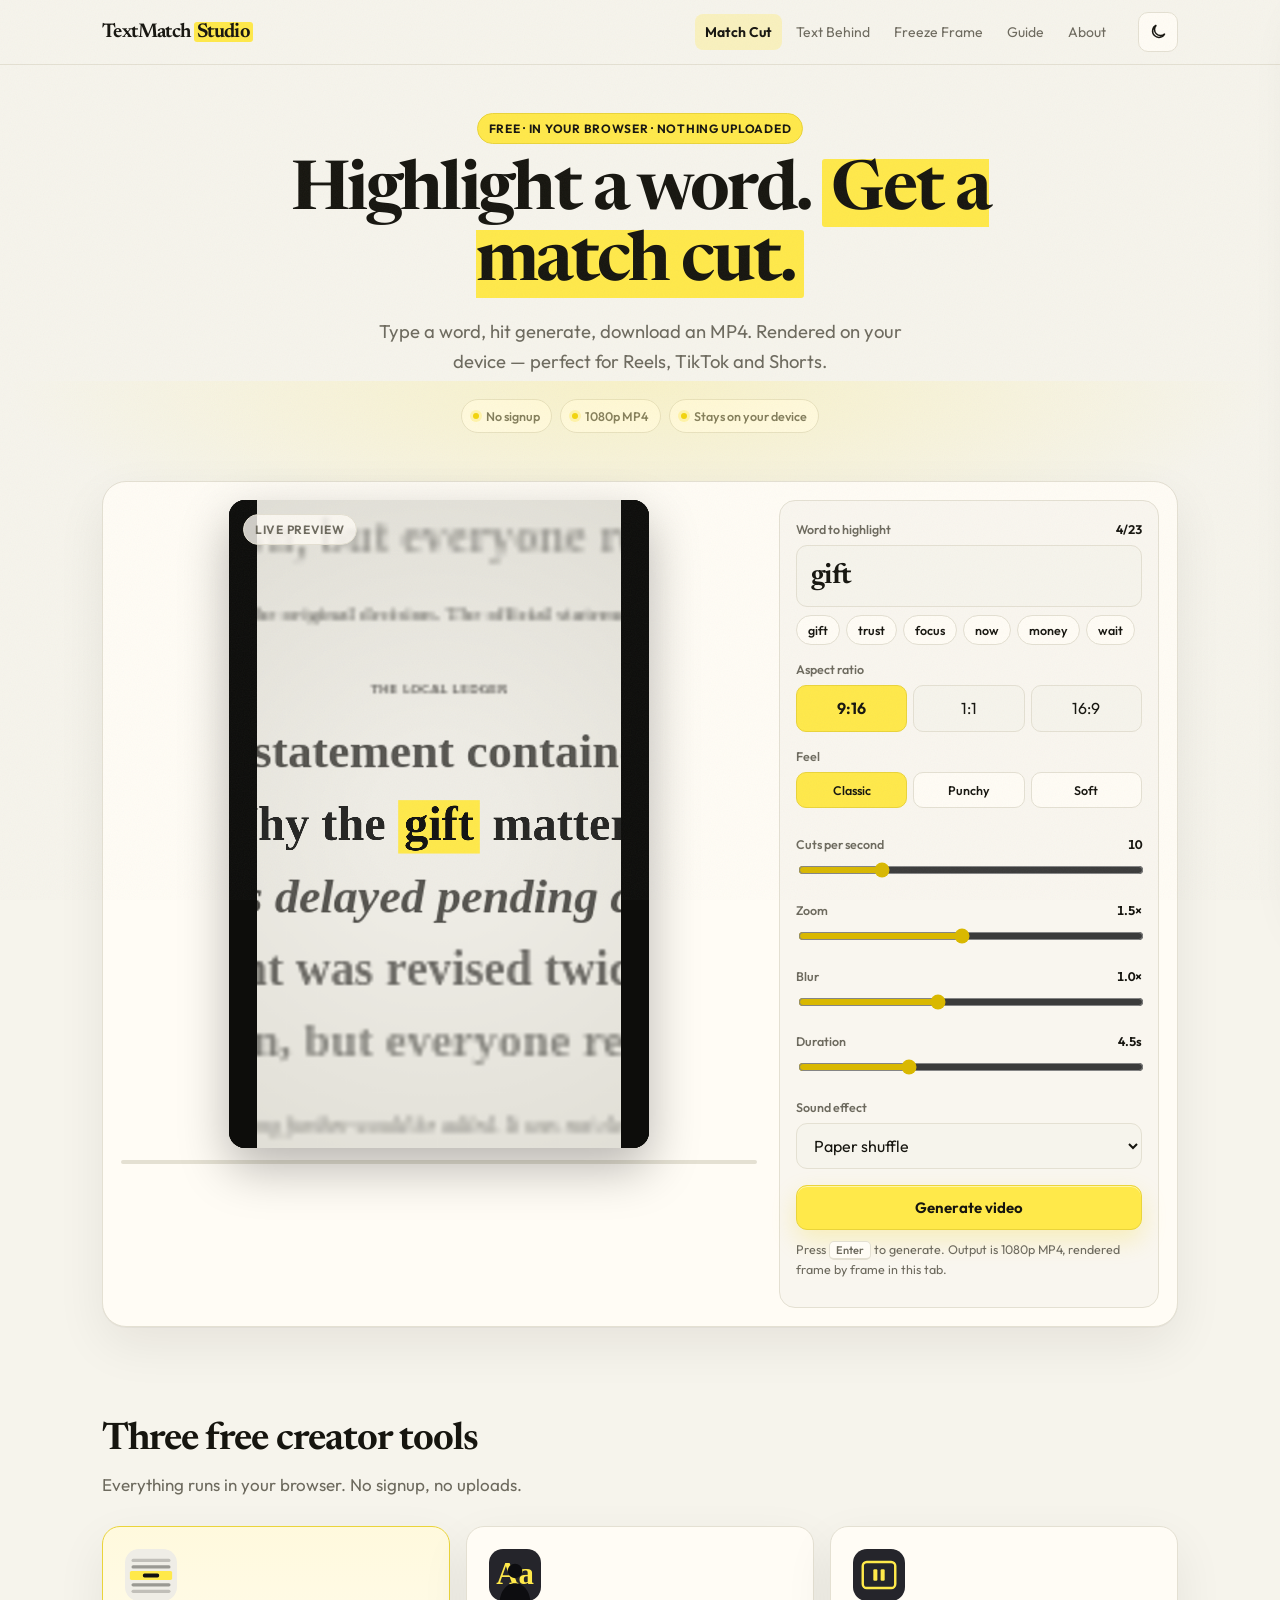
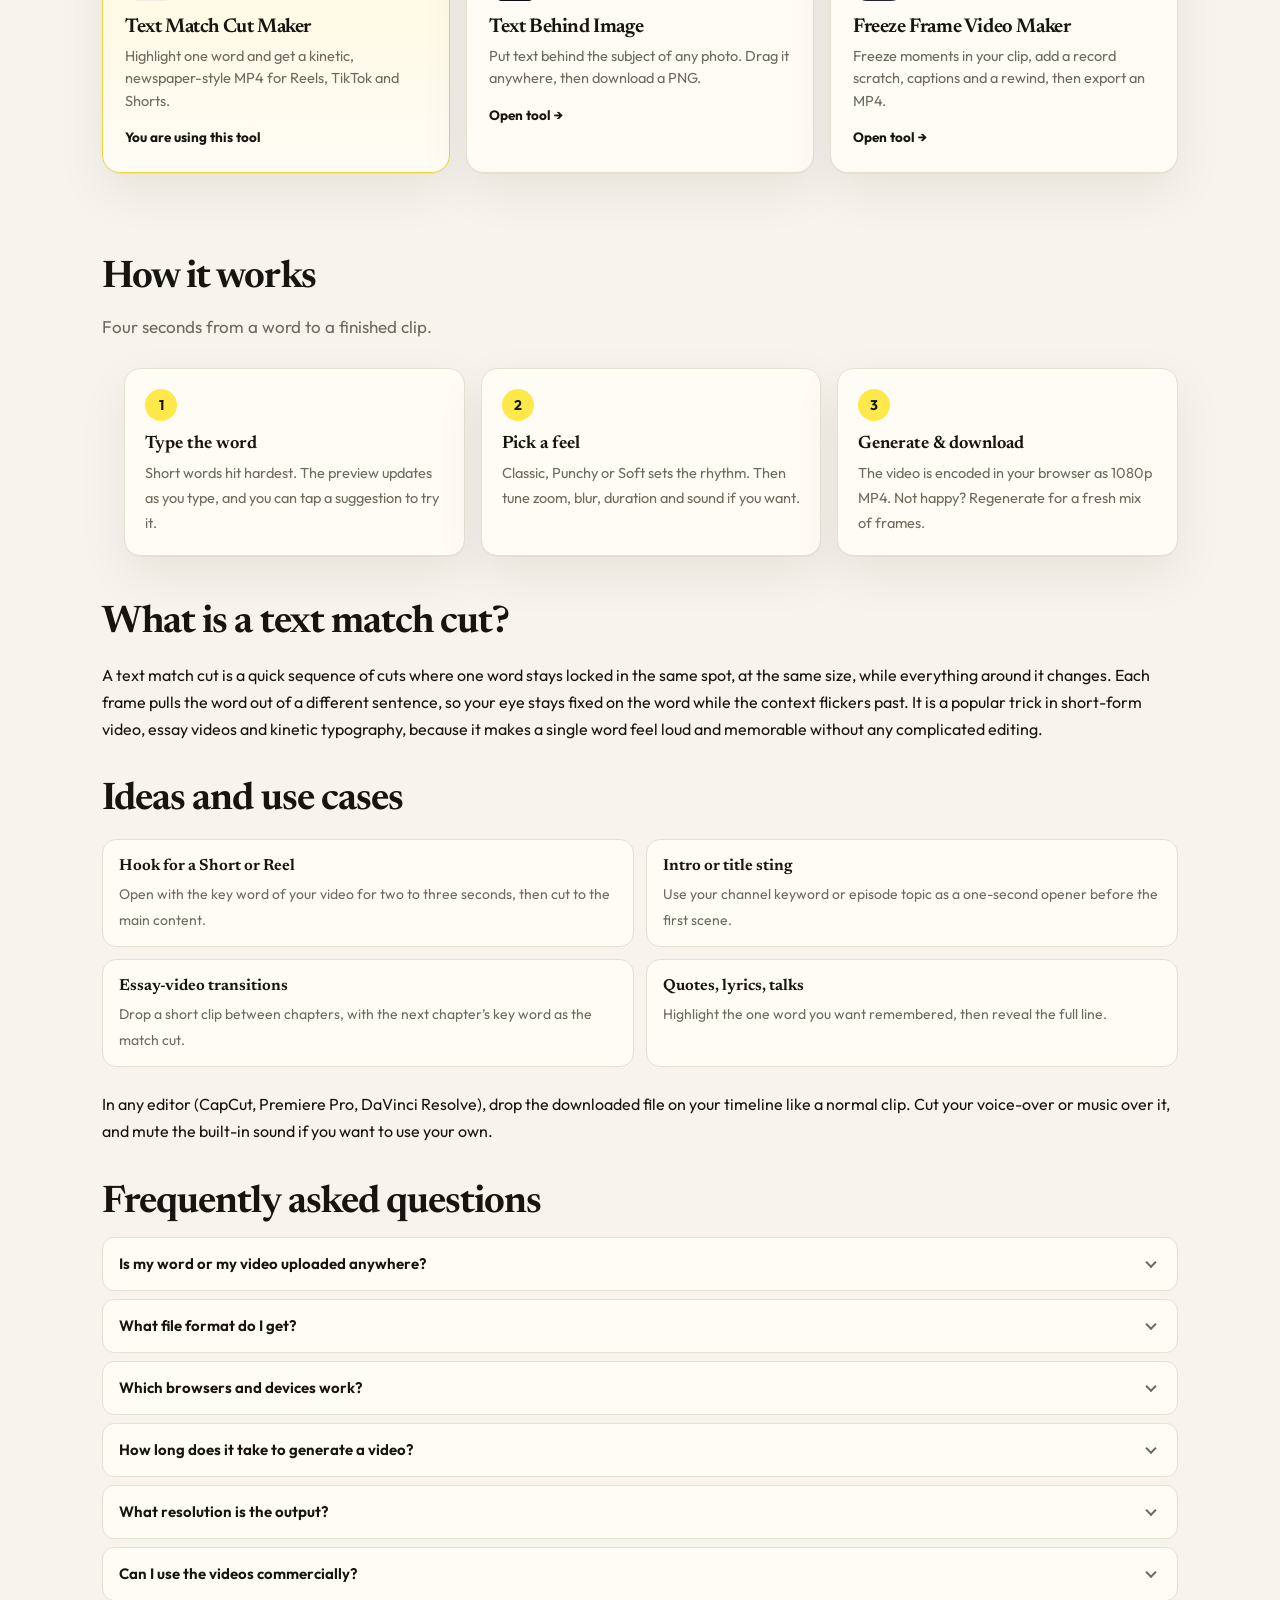
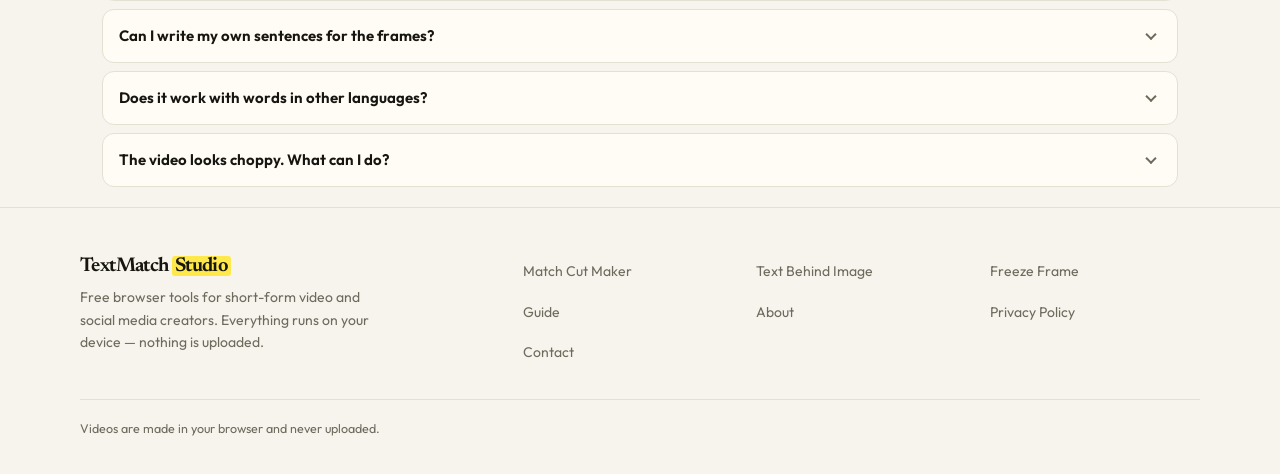
==== commit 916b2bd6: "Polish site-wide UX with a shared studio design system. Unify chrome, theme, and match-cut controls " ====
--- a/index.html
+++ b/index.html
@@ -4,26 +4,28 @@
 <head>
   <meta charset="utf-8">
   <meta name="viewport" content="width=device-width, initial-scale=1, viewport-fit=cover">
+  <script>
+    (function () { try { var t = localStorage.getItem('theme'); document.documentElement.setAttribute('data-theme', t === 'dark' || (!t && matchMedia('(prefers-color-scheme: dark)').matches) ? 'dark' : 'light'); } catch (e) { } })();
+  </script>
   <script async src="https://pagead2.googlesyndication.com/pagead/js/adsbygoogle.js?client=ca-pub-7495310483429706"
     crossorigin="anonymous"></script>
   <title>Text Match Cut Video Maker – Free Online Tool | TextMatch Studio</title>
   <meta name="description"
     content="Create text match cut videos online for free. Highlight a word, generate a kinetic typography video, and download it directly from your browser. Nothing is uploaded.">
-
   <link rel="canonical" href="https://textmatchstudio.com/">
-
   <meta property="og:type" content="website">
   <meta property="og:url" content="https://textmatchstudio.com/">
   <meta property="og:title" content="Text Match Cut Video Maker – TextMatch Studio">
   <meta property="og:description"
     content="Create text match cut videos for free directly in your browser. Nothing is uploaded.">
   <meta property="og:site_name" content="TextMatch Studio">
-
   <meta name="twitter:card" content="summary">
   <meta name="twitter:title" content="Text Match Cut Video Maker – TextMatch Studio">
   <meta name="twitter:description"
     content="Create text match cut videos for free directly in your browser. Nothing is uploaded.">
-
+  <link rel="preconnect" href="https://fonts.googleapis.com">
+  <link rel="preconnect" href="https://fonts.gstatic.com" crossorigin>
+  <link href="https://fonts.googleapis.com/css2?family=Newsreader:ital,opsz,wght@0,6..72,500;0,6..72,650;0,6..72,700;1,6..72,500&family=Outfit:wght@400;500;600;700&display=swap" rel="stylesheet">
   <link rel="stylesheet" href="assets/css/styles.css">
 </head>
 
@@ -31,18 +33,25 @@
   <a href="#main" class="skip-link">Skip to content</a>
 
   <header class="site-h">
-    <div class="in"><a class="logo" href="/">TextMatch <mark>Studio</mark></a>
-      <button class="nav-toggle" aria-label="Open menu" aria-expanded="false" aria-controls="mobile-menu">☰</button>
-      <div class="links" role="navigation" aria-label="Main"><a href="/" aria-current="page">Match Cut</a><a
-          href="/text-behind-image">Text Behind</a><a href="/freeze-frame-video-maker">Freeze Frame</a><a
-          href="/text-match-cut-generator">Guide</a><a href="/about">About</a></div>
-      <button class="theme-toggle" aria-label="Toggle dark mode" title="Toggle dark mode">🌓</button>
+    <div class="in">
+      <a class="logo" href="/">TextMatch <mark>Studio</mark></a>
+      <nav class="links" aria-label="Main">
+        <a href="/" aria-current="page">Match Cut</a>
+        <a href="/text-behind-image">Text Behind</a>
+        <a href="/freeze-frame-video-maker">Freeze Frame</a>
+        <a href="/text-match-cut-generator">Guide</a>
+        <a href="/about">About</a>
+      </nav>
+      <button class="theme-toggle" type="button" aria-label="Toggle dark mode" title="Toggle dark mode">
+        <svg class="i-sun" viewBox="0 0 24 24" fill="none" stroke="currentColor" stroke-width="2" aria-hidden="true"><circle cx="12" cy="12" r="4"/><path d="M12 3v2M12 19v2M4.2 4.2l1.4 1.4M18.4 18.4l1.4 1.4M3 12h2M19 12h2M4.2 19.8l1.4-1.4M18.4 5.6l1.4-1.4"/></svg>
+        <svg class="i-moon" viewBox="0 0 24 24" fill="none" stroke="currentColor" stroke-width="2" aria-hidden="true"><path d="M21 14.3A8.5 8.5 0 1 1 9.7 3 7 7 0 0 0 21 14.3z"/></svg>
+      </button>
+      <button class="nav-toggle" aria-label="Open menu" aria-expanded="false" aria-controls="mobile-menu"><span></span><span></span><span></span></button>
     </div>
   </header>
 
   <div class="overlay" id="overlay"></div>
-
-  <nav class="mobile-menu" id="mobile-menu">
+  <nav class="mobile-menu" id="mobile-menu" aria-label="Mobile">
     <button class="close-btn" aria-label="Close menu">✕</button>
     <nav>
       <a href="/" aria-current="page">Match Cut</a>
@@ -54,72 +63,102 @@
       <a href="/privacy">Privacy Policy</a>
     </nav>
     <div class="theme-row">
-      <label for="mobile-theme">Dark mode</label>
-      <button class="theme-toggle" id="mobile-theme-toggle" aria-label="Toggle dark mode">🌓</button>
+      <span>Appearance</span>
+      <button class="theme-toggle" type="button" aria-label="Toggle dark mode">
+        <svg class="i-sun" viewBox="0 0 24 24" fill="none" stroke="currentColor" stroke-width="2" aria-hidden="true"><circle cx="12" cy="12" r="4"/><path d="M12 3v2M12 19v2M4.2 4.2l1.4 1.4M18.4 18.4l1.4 1.4M3 12h2M19 12h2M4.2 19.8l1.4-1.4M18.4 5.6l1.4-1.4"/></svg>
+        <svg class="i-moon" viewBox="0 0 24 24" fill="none" stroke="currentColor" stroke-width="2" aria-hidden="true"><path d="M21 14.3A8.5 8.5 0 1 1 9.7 3 7 7 0 0 0 21 14.3z"/></svg>
+      </button>
     </div>
   </nav>
 
   <main class="page" id="main">
     <section class="hero">
-      <div class="container">
-        <div class="hero-inner">
-          <div>
-            <span class="badge accent">Free · Browser-based · Nothing uploaded</span>
-            <h1>Highlight a word. <mark>Get a match cut.</mark></h1>
-            <p class="lead">Type a word, hit generate. Rendered 100% in your browser — your word and video never leave
-              your device. Perfect for Reels, TikTok and Shorts.</p>
-            <div class="hero-actions">
-              <a href="/text-behind-image" class="btn">Text Behind Image</a>
-              <a href="/freeze-frame-video-maker" class="btn primary">Freeze Frame Video Maker</a>
-            </div>
-          </div>
-          <div class="hero-visual">
-            <div class="hero-badge">Live preview</div>
-            <canvas id="cv"></canvas>
-            <div id="stg" style="display:none;color:#bbb;padding:60px 20px;text-align:center;font-size:14px">Rendering
-              your video…<br>The first run can take a few seconds while the encoder starts.</div><video id="vid"
-              controls playsinline loop style="display:none"></video>
-          </div>
+      <div class="hero-copy">
+        <span class="badge accent">Free · In your browser · Nothing uploaded</span>
+        <h1>Highlight a word. <mark>Get a match cut.</mark></h1>
+        <p class="lead">Type a word, hit generate, download an MP4. Rendered on your device — perfect for Reels, TikTok and Shorts.</p>
+        <div class="trust-row">
+          <span>No signup</span>
+          <span>1080p MP4</span>
+          <span>Stays on your device</span>
         </div>
       </div>
     </section>
 
+    <div class="container studio-wrap">
+      <div class="studio-home">
+        <div class="preview-col">
+          <div class="preview-stage" id="stage" data-ar="9:16">
+            <div class="hero-badge badge">Live preview</div>
+            <canvas id="cv"></canvas>
+            <canvas id="cv2"></canvas>
+            <div id="stg">Rendering your video…<br>The first run can take a few seconds while the encoder starts.</div>
+            <video id="vid" controls playsinline loop style="display:none"></video>
+          </div>
+          <div class="bar"><i id="pg"></i></div>
+          <div id="st" class="status"></div>
+        </div>
+
+        <div class="panel">
+          <label class="word-field" for="w">Word to highlight <b id="cc">0/23</b></label>
+          <input class="word-input" type="text" id="w" maxlength="23" value="gift" autocomplete="off" spellcheck="false" aria-describedby="word-hint">
+          <div class="chips" id="word-chips" aria-label="Try a word">
+            <button type="button" class="chip" data-word="gift">gift</button>
+            <button type="button" class="chip" data-word="trust">trust</button>
+            <button type="button" class="chip" data-word="focus">focus</button>
+            <button type="button" class="chip" data-word="now">now</button>
+            <button type="button" class="chip" data-word="money">money</button>
+            <button type="button" class="chip" data-word="wait">wait</button>
+          </div>
+
+          <label>Aspect ratio</label>
+          <div class="seg" id="ar">
+            <button type="button" data-a="9:16" class="on">9:16</button>
+            <button type="button" data-a="1:1">1:1</button>
+            <button type="button" data-a="16:9">16:9</button>
+          </div>
+
+          <label>Feel</label>
+          <div class="presets" id="presets">
+            <button type="button" class="chip on" data-preset="classic">Classic</button>
+            <button type="button" class="chip" data-preset="punchy">Punchy</button>
+            <button type="button" class="chip" data-preset="soft">Soft</button>
+          </div>
+
+          <div class="ctrl-group">
+            <label>Cuts per second <b id="cpsv">10</b></label>
+            <input type="range" id="cps" min="4" max="30" value="10">
+            <label>Zoom <b id="zv">1.5×</b></label>
+            <input type="range" id="zoom" min="0.6" max="2.5" step="0.1" value="1.5">
+            <label>Blur <b id="bv">1.0×</b></label>
+            <input type="range" id="blur" min="0" max="2.5" step="0.1" value="1">
+            <label>Duration <b id="dv">4.5s</b></label>
+            <input type="range" id="dur" min="2" max="10" step="0.5" value="4.5">
+            <label for="snd">Sound effect</label>
+            <select id="snd">
+              <option value="paper">Paper shuffle</option>
+              <option value="shutter">Camera shutter</option>
+              <option value="pop">Flash pop</option>
+              <option value="none">No sound</option>
+            </select>
+          </div>
+
+          <div class="go-row">
+            <button class="go btn primary" id="go">Generate video</button>
+            <button class="go btn" id="dl">Download MP4</button>
+          </div>
+          <p class="hint" id="word-hint">Press <kbd>Enter</kbd> to generate. Output is 1080p MP4, rendered frame by frame in this tab.</p>
+        </div>
+      </div>
+    </div>
+
     <div class="container">
-      <div class="grid">
-        <div>
-          <div class="stage" id="stage"><canvas id="cv2"></canvas></div>
-          <div class="bar"><i id="pg"></i></div>
-          <div id="st"></div>
-        </div>
-        <div class="card">
-          <label for="w">Word to highlight <b id="cc">0/23</b></label>
-          <input type="text" id="w" maxlength="23" value="gift" autocomplete="off" spellcheck="false">
-          <label>Aspect ratio</label>
-          <div class="seg" id="ar"><button data-a="9:16" class="on">9:16</button><button data-a="1:1">1:1</button><button
-              data-a="16:9">16:9</button></div>
-          <label>Cuts per second <b id="cpsv">10</b></label><input type="range" id="cps" min="4" max="30" value="10">
-          <label>Zoom <b id="zv">1.5×</b></label><input type="range" id="zoom" min="0.6" max="2.5" step="0.1" value="1.5">
-          <label>Blur <b id="bv">1.0×</b></label><input type="range" id="blur" min="0" max="2.5" step="0.1" value="1">
-          <label>Duration <b id="dv">4.5s</b></label><input type="range" id="dur" min="2" max="10" step="0.5" value="4.5">
-          <label for="snd">Sound effect</label>
-          <select id="snd">
-            <option value="paper">Paper shuffle (original)</option>
-            <option value="shutter">Camera shutter</option>
-            <option value="pop">Flash pop</option>
-            <option value="none">No sound</option>
-          </select>
-          <button class="go btn primary" id="go">Generate video</button>
-          <button class="go btn" id="dl" style="background:var(--y);color:var(--on-y)">Download</button>
-          <div class="small">Videos are rendered frame by frame in your browser, so they play at the correct speed. Output
-            is MP4.</div>
-        </div>
-      </div>
-
       <section class="tools" id="tools" aria-labelledby="tools-h">
-        <div class="section-head" id="tools-h">Free tools by TextMatch Studio</div>
+        <div class="section-head" id="tools-h">Three free creator tools</div>
         <div class="section-sub">Everything runs in your browser. No signup, no uploads.</div>
         <div class="tcards">
-          <div class="tcard here"><svg width="52" height="52" viewBox="0 0 64 64" aria-hidden="true">
+          <div class="tcard here">
+            <svg width="52" height="52" viewBox="0 0 64 64" aria-hidden="true">
               <rect width="64" height="64" rx="14" fill="#efede6" />
               <rect x="8" y="12" width="48" height="4" rx="2" fill="#1b1b18" opacity=".22" />
               <rect x="8" y="20" width="48" height="4" rx="2" fill="#1b1b18" opacity=".4" />
@@ -130,135 +169,132 @@
             </svg>
             <div>
               <h3>Text Match Cut Maker</h3>
-              <p>Highlight one word and get a kinetic, newspaper-style MP4 for Reels, TikTok and Shorts.</p><span
-                class="go2">You are using this tool</span>
+              <p>Highlight one word and get a kinetic, newspaper-style MP4 for Reels, TikTok and Shorts.</p>
+              <span class="go2">You are using this tool</span>
             </div>
           </div>
-          <a class="tcard" href="/text-behind-image"><svg width="52" height="52" viewBox="0 0 64 64"
-              aria-hidden="true">
-              <rect width="64" height="64" rx="14" fill="#25252b" /><text x="32" y="43" text-anchor="middle"
-                font-family="Georgia,serif" font-weight="700" font-size="38" fill="#FFE94A">Aa</text>
+          <a class="tcard" href="/text-behind-image">
+            <svg width="52" height="52" viewBox="0 0 64 64" aria-hidden="true">
+              <rect width="64" height="64" rx="14" fill="#25252b" />
+              <text x="32" y="43" text-anchor="middle" font-family="Georgia,serif" font-weight="700" font-size="38" fill="#FFE94A">Aa</text>
               <circle cx="32" cy="27" r="9" fill="#0d0d10" />
               <path d="M13 64c2-17 12-22 19-22s17 5 19 22z" fill="#0d0d10" />
             </svg>
             <div>
               <h3>Text Behind Image</h3>
-              <p>Put text behind the subject of any photo. Drag it anywhere, then download a PNG.</p><span
-                class="go2">Open tool &rarr;</span>
+              <p>Put text behind the subject of any photo. Drag it anywhere, then download a PNG.</p>
+              <span class="go2">Open tool →</span>
             </div>
           </a>
-          <a class="tcard" href="/freeze-frame-video-maker"><svg width="52" height="52" viewBox="0 0 64 64"
-              aria-hidden="true"><rect width="64" height="64" rx="14" fill="#25252b"/><rect x="12" y="16" width="40"
-                height="32" rx="5" fill="none" stroke="#FFE94A" stroke-width="3"/><rect x="25" y="25" width="5" height="14"
-                rx="1.5" fill="#FFE94A"/><rect x="34" y="25" width="5" height="14" rx="1.5" fill="#FFE94A"/></svg><div><h3>Freeze
-                Frame Video Maker</h3><p>Freeze moments in your clip, add a record scratch, captions and a rewind, then
-                export an MP4.</p><span class="go2">Open tool &rarr;</span></div></a>
+          <a class="tcard" href="/freeze-frame-video-maker">
+            <svg width="52" height="52" viewBox="0 0 64 64" aria-hidden="true">
+              <rect width="64" height="64" rx="14" fill="#25252b" />
+              <rect x="12" y="16" width="40" height="32" rx="5" fill="none" stroke="#FFE94A" stroke-width="3" />
+              <rect x="25" y="25" width="5" height="14" rx="1.5" fill="#FFE94A" />
+              <rect x="34" y="25" width="5" height="14" rx="1.5" fill="#FFE94A" />
+            </svg>
+            <div>
+              <h3>Freeze Frame Video Maker</h3>
+              <p>Freeze moments in your clip, add a record scratch, captions and a rewind, then export an MP4.</p>
+              <span class="go2">Open tool →</span>
+            </div>
+          </a>
         </div>
       </section>
 
       <section class="info" id="how">
+        <div class="section-head">How it works</div>
+        <div class="section-sub">Four seconds from a word to a finished clip.</div>
+        <ol class="steps">
+          <li class="step">
+            <div class="n">1</div>
+            <h3>Type the word</h3>
+            <p>Short words hit hardest. The preview updates as you type, and you can tap a suggestion to try it.</p>
+          </li>
+          <li class="step">
+            <div class="n">2</div>
+            <h3>Pick a feel</h3>
+            <p>Classic, Punchy or Soft sets the rhythm. Then tune zoom, blur, duration and sound if you want.</p>
+          </li>
+          <li class="step">
+            <div class="n">3</div>
+            <h3>Generate &amp; download</h3>
+            <p>The video is encoded in your browser as 1080p MP4. Not happy? Regenerate for a fresh mix of frames.</p>
+          </li>
+        </ol>
+
         <div class="section-head">What is a text match cut?</div>
-        <p>A text match cut is a quick sequence of cuts where one word stays locked in the same spot, at the same size,
-          while everything around it changes. Each frame pulls the word out of a different sentence, so your eye stays
-          fixed on the word while the context flickers past. It is a popular trick in short-form video, essay videos and
-          kinetic typography, because it makes a single word feel loud and memorable without any complicated editing.</p>
-        <div class="section-head">How it works</div>
-        <ol>
-          <li><b>Type your word.</b> Short words (up to 23 characters) hit hardest. The preview updates as you type.</li>
-          <li><b>Choose a shape.</b> Pick 9:16 for Shorts, Reels or TikTok, 1:1 for feeds, or 16:9 for YouTube and
-            presentations.</li>
-          <li><b>Tune the feel.</b> Cuts per second sets the rhythm (8 to 12 feels punchy), zoom controls how big the text
-            is, blur softens the surrounding lines, and duration sets the length. Choose a sound effect or none.</li>
-          <li><b>Generate and download.</b> The video is rendered frame by frame in your browser. When it finishes, watch
-            it back, then download it. Not happy? Press Regenerate for a fresh mix of frames.</li>
-        </ol>
-        <p>Everything happens on your device. Your word and your video are never uploaded.</p>
+        <p>A text match cut is a quick sequence of cuts where one word stays locked in the same spot, at the same size, while everything around it changes. Each frame pulls the word out of a different sentence, so your eye stays fixed on the word while the context flickers past. It is a popular trick in short-form video, essay videos and kinetic typography, because it makes a single word feel loud and memorable without any complicated editing.</p>
+
         <div class="section-head">Ideas and use cases</div>
-        <ul>
-          <li><b>Hook for a Short or Reel.</b> Open with the key word of your video for two to three seconds, then cut to
-            the main content. If your video is about "trust", generate it with the word "trust".</li>
-          <li><b>Intro or title sting.</b> Use your channel's keyword or the episode topic as a one-second opener before
-            the first scene.</li>
-          <li><b>Section transition in essay videos.</b> Drop a short clip between chapters, with the next chapter's key
-            word as the match cut.</li>
-          <li><b>Emphasis for quotes and lyrics.</b> Highlight the one word you want viewers to remember, then reveal the
-            full line.</li>
-          <li><b>Teasers for podcasts and talks.</b> Pair a clip of the key term with a short audio snippet from the
-            episode.</li>
-          <li><b>Classroom and presentations.</b> Introduce a new term with a three-second clip before you explain it.
-          </li>
-        </ul>
-        <p>In any editor (CapCut, Premiere Pro, DaVinci Resolve), drop the downloaded file on your timeline like a normal
-          clip. Cut your voice-over or music over it, and mute the built-in sound if you want to use your own.</p>
+        <div class="use-grid">
+          <div class="use-card"><b>Hook for a Short or Reel</b><span>Open with the key word of your video for two to three seconds, then cut to the main content.</span></div>
+          <div class="use-card"><b>Intro or title sting</b><span>Use your channel keyword or episode topic as a one-second opener before the first scene.</span></div>
+          <div class="use-card"><b>Essay-video transitions</b><span>Drop a short clip between chapters, with the next chapter’s key word as the match cut.</span></div>
+          <div class="use-card"><b>Quotes, lyrics, talks</b><span>Highlight the one word you want remembered, then reveal the full line.</span></div>
+        </div>
+        <p>In any editor (CapCut, Premiere Pro, DaVinci Resolve), drop the downloaded file on your timeline like a normal clip. Cut your voice-over or music over it, and mute the built-in sound if you want to use your own.</p>
+
         <div class="section-head" id="faq">Frequently asked questions</div>
-        <details>
-          <summary>Is my word or my video uploaded anywhere?</summary>
-          <p>No. The word you type and the video you generate are processed entirely inside your browser. Nothing is sent
-            to a server, so there is no account, no queue and no copy of your video on our side.</p>
-        </details>
-        <details>
-          <summary>What file format do I get?</summary>
-          <p>MP4 (H.264 video with AAC sound) in modern browsers. Very old browsers fall back to a live recording that may
-            be WebM. If an editor won&#x27;t accept WebM, convert it with a free tool such as HandBrake or CapCut.</p>
-        </details>
-        <details>
-          <summary>Which browsers and devices work?</summary>
-          <p>A recent version of Chrome, Edge, Safari or Firefox on desktop works best. Phones work too, but rendering a
-            1080 by 1920 video is heavy, so older phones may be slow. A laptop gives the smoothest result.</p>
-        </details>
-        <details>
-          <summary>How long does it take to generate a video?</summary>
-          <p>Usually a few seconds. Frames are rendered one by one and encoded with your browser's built-in video encoder,
-            so the speed depends on your device. Keep the tab open until it finishes. Browsers without that encoder fall
-            back to a live recording, which takes as long as the video itself.</p>
-        </details>
-        <details>
-          <summary>What resolution is the output?</summary>
-          <p>1080 pixels on the short side: 1080 by 1920 for 9:16, 1080 by 1080 for 1:1 and 1920 by 1080 for 16:9. Pick
-            9:16 for Shorts, Reels and TikTok.</p>
-        </details>
-        <details>
-          <summary>Can I use the videos commercially?</summary>
-          <p>Yes. The videos you create are yours to use in your own content, including monetized channels. The sentences
-            in the frames are original text written for this tool.</p>
-        </details>
-        <details>
-          <summary>Can I write my own sentences for the frames?</summary>
-          <p>Not at the moment. Each frame uses a built-in set of original sentences, mixed randomly. Press Regenerate to
-            get a different mix with the same word.</p>
-        </details>
-        <details>
-          <summary>Does it work with words in other languages?</summary>
-          <p>Yes, but the frames use a serif font, and scripts it doesn&#x27;t cover fall back to your device&#x27;s
-            default font, so the look can vary. Latin-script words look the most consistent.</p>
-        </details>
-        <details>
-          <summary>The video looks choppy. What can I do?</summary>
-          <p>Close other tabs and heavy apps, try a shorter duration, or use 1:1 instead of 9:16. Lowering the blur also
-            makes each frame lighter to draw.</p>
-        </details>
+        <div class="faq-list">
+          <details>
+            <summary>Is my word or my video uploaded anywhere?</summary>
+            <p>No. The word you type and the video you generate are processed entirely inside your browser. Nothing is sent to a server, so there is no account, no queue and no copy of your video on our side.</p>
+          </details>
+          <details>
+            <summary>What file format do I get?</summary>
+            <p>MP4 (H.264 video with AAC sound) in modern browsers. Very old browsers fall back to a live recording that may be WebM. If an editor won’t accept WebM, convert it with a free tool such as HandBrake or CapCut.</p>
+          </details>
+          <details>
+            <summary>Which browsers and devices work?</summary>
+            <p>A recent version of Chrome, Edge, Safari or Firefox on desktop works best. Phones work too, but rendering a 1080 by 1920 video is heavy, so older phones may be slow. A laptop gives the smoothest result.</p>
+          </details>
+          <details>
+            <summary>How long does it take to generate a video?</summary>
+            <p>Usually a few seconds. Frames are rendered one by one and encoded with your browser's built-in video encoder, so the speed depends on your device. Keep the tab open until it finishes.</p>
+          </details>
+          <details>
+            <summary>What resolution is the output?</summary>
+            <p>1080 pixels on the short side: 1080 by 1920 for 9:16, 1080 by 1080 for 1:1 and 1920 by 1080 for 16:9. Pick 9:16 for Shorts, Reels and TikTok.</p>
+          </details>
+          <details>
+            <summary>Can I use the videos commercially?</summary>
+            <p>Yes. The videos you create are yours to use in your own content, including monetized channels. The sentences in the frames are original text written for this tool.</p>
+          </details>
+          <details>
+            <summary>Can I write my own sentences for the frames?</summary>
+            <p>Not at the moment. Each frame uses a built-in set of original sentences, mixed randomly. Press Regenerate to get a different mix with the same word.</p>
+          </details>
+          <details>
+            <summary>Does it work with words in other languages?</summary>
+            <p>Yes, but the frames use a serif font, and scripts it doesn’t cover fall back to your device’s default font, so the look can vary. Latin-script words look the most consistent.</p>
+          </details>
+          <details>
+            <summary>The video looks choppy. What can I do?</summary>
+            <p>Close other tabs and heavy apps, try a shorter duration, or use 1:1 instead of 9:16. Lowering the blur also makes each frame lighter to draw.</p>
+          </details>
+        </div>
       </section>
-
-      <footer>
-        <div class="footer-grid">
-          <div class="footer-brand">
-            <div class="logo">TextMatch <mark>Studio</mark></div>
-            <p>Free browser tools for short-form video and social media creators. Everything runs on your device —
-              nothing is uploaded.</p>
-          </div>
-          <div class="footer-links">
-            <a href="/">Match Cut Maker</a>
-            <a href="/text-behind-image">Text Behind Image</a>
-            <a href="/freeze-frame-video-maker">Freeze Frame</a>
-            <a href="/text-match-cut-generator">Guide</a>
-            <a href="/about">About</a>
-            <a href="/privacy">Privacy Policy</a>
-            <a href="/contact">Contact</a>
-          </div>
-        </div>
-        <div class="footer-note">Videos are made in your browser and never uploaded.</div>
-      </footer>
     </div>
+
+    <footer class="site-f">
+      <div class="footer-grid">
+        <div class="footer-brand">
+          <div class="logo">TextMatch <mark>Studio</mark></div>
+          <p>Free browser tools for short-form video and social media creators. Everything runs on your device — nothing is uploaded.</p>
+        </div>
+        <div class="footer-links">
+          <a href="/">Match Cut Maker</a>
+          <a href="/text-behind-image">Text Behind Image</a>
+          <a href="/freeze-frame-video-maker">Freeze Frame</a>
+          <a href="/text-match-cut-generator">Guide</a>
+          <a href="/about">About</a>
+          <a href="/privacy">Privacy Policy</a>
+          <a href="/contact">Contact</a>
+        </div>
+      </div>
+      <div class="footer-note">Videos are made in your browser and never uploaded.</div>
+    </footer>
 
     <div id="cb">
       <p>We use cookies for ads. Choose personalized ads, or keep ads non-personalized. The tool works either way.</p>
@@ -267,26 +303,31 @@
   </main>
 
   <script src="mp4-muxer.js"></script>
+  <script src="assets/js/site.js"></script>
   <script>
     const $ = id => document.getElementById(id), cv = $('cv'), ctx = cv.getContext('2d');
     const cv2 = $('cv2'), ctx2 = cv2.getContext('2d');
     const off = document.createElement('canvas'), o = off.getContext('2d');
-    const SIZES = {'9:16': [1080, 1920], '1:1': [1080, 1080], '16:9': [1920, 1080]};
-    let note = '', ar = '9:16', seed = 1, blob = null, ext = 'webm', busy = false, ac = null, dest = null, nb = null;
+    const SIZES = { '9:16': [1080, 1920], '1:1': [1080, 1080], '16:9': [1920, 1080] };
+    const PRESETS = {
+      classic: { cps: 10, zoom: 1.5, blur: 1, dur: 4.5 },
+      punchy: { cps: 16, zoom: 1.8, blur: 0.4, dur: 3 },
+      soft: { cps: 6, zoom: 1.25, blur: 2, dur: 6.5 }
+    };
+    let note = '', ar = '9:16', seed = 1, blob = null, ext = 'webm', busy = false, ac = null, dest = null, nb = null, idleTick = 0;
 
     const T = ["The mayor denied {W} entirely, then left the room.", "Nobody could explain the {W} on the second floor.", "Sources say the {W} was never reported.", "It turns out the {W} had been signed twice.", "A local woman described the {W} as \"unusual.\"", "Officials confirmed the {W}, but not the date.", "He returned the {W}. Nobody asked why.", "There was a {W} in the report. Page nine.", "The council voted on the {W} and then voted again.", "Witnesses recall the {W} arriving just before noon.", "Both parties agreed the {W} was a misunderstanding.", "Why the {W} matters more than anyone admitted."];
     const F = ["The official statement contained three facts and eleven adjectives.", "Several residents said they had been asked to wait outside.", "A spokesperson smiled and said nothing further would be added.", "The committee has since requested a full review of the matter.", "It was not clear who had approved the original decision.", "Markets reacted calmly, then less calmly, by early afternoon.", "The report was delayed pending confirmation from three offices.", "Nobody wrote it down, but everyone remembers it clearly.", "City officials declined to comment on the unconfirmed details.", "The statement was revised twice before it was released at dusk.", "Experts disagreed, mostly about the meaning of the word itself.", "A full refund was promised and then quietly withdrawn."];
     const M = ["THE DAILY OBSERVER", "THE MORNING GAZETTE", "CITY HERALD", "THE EVENING POST", "UNCONFIRMED SOURCES DESK", "THE LOCAL LEDGER"];
 
-    function rng(s) {return () => {s |= 0; s = s + 0x6D2B79F5 | 0; let t = Math.imul(s ^ s >>> 15, 1 | s); t = t + Math.imul(t ^ t >>> 7, 61 | t) ^ t; return ((t ^ t >>> 14) >>> 0) / 4294967296}}
+    function rng(s) { return () => { s |= 0; s = s + 0x6D2B79F5 | 0; let t = Math.imul(s ^ s >>> 15, 1 | s); t = t + Math.imul(t ^ t >>> 7, 61 | t) ^ t; return ((t ^ t >>> 14) >>> 0) / 4294967296 } }
 
     const sc = document.createElement('canvas'), sx = sc.getContext('2d');
-    // Cheap blur: draw the row small, then scale it up with smoothing (canvas filter:blur is far too slow for 10+ cuts per second)
     function row(txt, x, y, font, fs, color, blurPx, align) {
-      if (blurPx < 1.2) {o.font = font; o.fillStyle = color; o.textAlign = align; o.fillText(txt, x, y); return }
+      if (blurPx < 1.2) { o.font = font; o.fillStyle = color; o.textAlign = align; o.fillText(txt, x, y); return }
       const k = Math.min(blurPx / 1.3, 24), W = off.width, top = fs * 1.05, sw = Math.ceil(W / k), sh = Math.ceil(fs * 1.6 / k);
       sx.setTransform(1, 0, 0, 1, 0, 0);
-      if (sc.width !== sw || sc.height !== sh) {sc.width = sw; sc.height = sh} else sx.clearRect(0, 0, sw, sh);
+      if (sc.width !== sw || sc.height !== sh) { sc.width = sw; sc.height = sh } else sx.clearRect(0, 0, sw, sh);
       sx.setTransform(1 / k, 0, 0, 1 / k, 0, 0); sx.font = font; sx.fillStyle = color; sx.textAlign = align; sx.fillText(txt, x, top);
       o.imageSmoothingEnabled = true; o.imageSmoothingQuality = 'high';
       o.drawImage(sc, 0, 0, sw, sh, 0, y - top, sw * k, sh * k);
@@ -296,7 +337,7 @@
       const [W, H] = SIZES[ar]; off.width = W; off.height = H;
       const r = rng(i * 7919 + seed), pick = a => a[Math.floor(r() * a.length)];
       const zoom = +$('zoom').value, bl = +$('blur').value, S = Math.min(W, H);
-      const long = () => Array.from({length: 6}, () => pick(F)).join(' ');
+      const long = () => Array.from({ length: 6 }, () => pick(F)).join(' ');
       const g = o.createRadialGradient(W / 2, H / 2, S * .2, W / 2, H / 2, Math.max(W, H) * .75);
       g.addColorStop(0, '#efede6'); g.addColorStop(1, '#dcdad1');
       o.fillStyle = g; o.fillRect(0, 0, W, H);
@@ -304,13 +345,13 @@
       let fs = S * .085 * zoom * (.7 + r() * .85);
       const fam = 'Georgia,"Times New Roman",serif';
       o.font = st + fs + 'px ' + fam; let ww = o.measureText(word).width;
-      if (ww > W * .7) {fs *= W * .7 / ww; o.font = st + fs + 'px ' + fam; ww = o.measureText(word).width}
+      if (ww > W * .7) { fs *= W * .7 / ww; o.font = st + fs + 'px ' + fam; ww = o.measureText(word).width }
       const cx = W / 2, base = H / 2 + fs * .33, lh = fs * 1.5, pad = fs * .12, gap = fs * .26;
       const n = Math.ceil(H / 2 / lh) + 1;
       for (let k = -n; k <= n; k++) {
         if (!k) continue;
         const y = base + k * lh, d = Math.abs(k), bp = bl * d * fs * .04;
-        if (k === -2 && r() < .35) {row(pick(M), cx, y, '600 ' + fs * .26 + 'px system-ui,sans-serif', fs * .26, 'rgba(40,38,34,.55)', bp, 'center'); continue}
+        if (k === -2 && r() < .35) { row(pick(M), cx, y, '600 ' + fs * .26 + 'px system-ui,sans-serif', fs * .26, 'rgba(40,38,34,.55)', bp, 'center'); continue }
         const f = (r() < .3 ? 'italic 700 ' : st) + fs * (d > 2 && r() < .4 ? .45 : 1) + 'px ' + fam;
         row(long(), -r() * fs * 9, y, f, fs, `rgba(35,34,30,${Math.max(.2, .88 - d * .14)})`, bp, 'left');
       }
@@ -324,16 +365,21 @@
       o.fillStyle = '#111'; o.textAlign = 'center'; o.fillText(word, cx, base);
     }
 
-    function setSize() {const [W, H] = SIZES[ar]; cv.width = W; cv.height = H; cv2.width = W; cv2.height = H}
-    function blit(p, c = ctx) {const [W, H] = SIZES[ar], s = 1 + .05 * p; c.drawImage(off, W / 2 - W * s / 2, H / 2 - H * s / 2, W * s, H * s)}
-    function idle() {setSize(); renderCut(0, $('w').value.trim() || 'gift'); blit(0); blit(0, ctx2)}
+    function setSize() { const [W, H] = SIZES[ar]; cv.width = W; cv.height = H; cv2.width = W; cv2.height = H }
+    function blit(p, c = ctx) { const [W, H] = SIZES[ar], s = 1 + .05 * p; c.drawImage(off, W / 2 - W * s / 2, H / 2 - H * s / 2, W * s, H * s) }
+    function syncStage() { $('stage').dataset.ar = ar }
+    function idle() {
+      if (busy) return;
+      setSize();
+      renderCut(idleTick, $('w').value.trim() || 'gift');
+      blit(0); blit(0, ctx2);
+    }
 
     function sfx(k, c, out, t) {
       const g = c.createGain(); g.connect(out);
-      if (k === 'pop') {const os = c.createOscillator(); os.frequency.setValueAtTime(900, t); os.frequency.exponentialRampToValueAtTime(120, t + .08); g.gain.setValueAtTime(.35, t); g.gain.exponentialRampToValueAtTime(.001, t + .09); os.connect(g); os.start(t); os.stop(t + .1); return }
+      if (k === 'pop') { const os = c.createOscillator(); os.frequency.setValueAtTime(900, t); os.frequency.exponentialRampToValueAtTime(120, t + .08); g.gain.setValueAtTime(.35, t); g.gain.exponentialRampToValueAtTime(.001, t + .09); os.connect(g); os.start(t); os.stop(t + .1); return }
       const sr = c.sampleRate, sh = k === 'shutter', n = Math.floor(sr * (sh ? .06 : .035)), b = c.createBuffer(1, n, sr), d = b.getChannelData(0);
-      // matched to the reference clip: ~5ms attack, ~25ms decay, flat 1-8kHz noise
-      for (let i = 0; i < n; i++) {const x = i / sr; d[i] = (Math.random() * 2 - 1) * (x < .005 ? x / .005 : Math.exp(-(x - .005) / (sh ? .012 : .005)))}
+      for (let i = 0; i < n; i++) { const x = i / sr; d[i] = (Math.random() * 2 - 1) * (x < .005 ? x / .005 : Math.exp(-(x - .005) / (sh ? .012 : .005))) }
       const s = c.createBufferSource(), h1 = c.createBiquadFilter(), h2 = c.createBiquadFilter(), lp = c.createBiquadFilter();
       s.buffer = b; h1.type = h2.type = 'highpass'; h1.frequency.value = h2.frequency.value = sh ? 2500 : 1300; lp.type = 'lowpass'; lp.frequency.value = 9000;
       g.gain.value = (sh ? .35 : .2) * (.8 + Math.random() * .4);
@@ -341,50 +387,56 @@
     }
 
     const tick0 = () => new Promise(r => setTimeout(r));
+    function setGo(label, on) {
+      $('go').disabled = !on;
+      $('go').classList.toggle('is-busy', !on);
+      $('go').innerHTML = on ? label : '<span class="spin"></span> Rendering…';
+    }
     function finish(b, e) {
       blob = b; ext = e; $('stg').style.display = 'none'; const v = $('vid'); v.src = URL.createObjectURL(b); cv.style.display = 'none'; v.style.display = 'block'; v.play().catch(() => { });
-      $('dl').style.display = 'block'; $('go').disabled = false; $('go').textContent = 'Regenerate'; $('pg').style.width = '100%';
-      $('st').textContent = 'Done. ' + (b.size / 1048576).toFixed(1) + ' MB ' + e.toUpperCase() + note; busy = false;
-    }
-
-    // Fast path: render frame by frame with exact timestamps (no real-time capture, so playback speed is always correct)
+      $('dl').style.display = 'block'; setGo('Regenerate', true); $('pg').style.width = '100%';
+      $('st').textContent = 'Ready · ' + (b.size / 1048576).toFixed(1) + ' MB ' + e.toUpperCase() + note;
+      busy = false;
+      if (window.TMS) TMS.toast('Video ready — download it below');
+    }
+
     async function recordOffline(word, cps, dur, snd) {
       const FPS = 30, [W, H] = SIZES[ar], total = Math.round(dur * FPS), withA = snd !== 'none', SR = 48000;
       $('st').textContent = 'Starting encoder… (first run can take a few seconds)';
       let vcfg = null;
       for (const codec of ['avc1.64002A', 'avc1.640032', 'avc1.640028', 'avc1.4d002a', 'avc1.42002a']) {
-        const c = {codec, width: W, height: H, bitrate: 10e6, framerate: FPS};
-        try {if ((await VideoEncoder.isConfigSupported(c)).supported) {vcfg = c; break} } catch (e) { }
+        const c = { codec, width: W, height: H, bitrate: 10e6, framerate: FPS };
+        try { if ((await VideoEncoder.isConfigSupported(c)).supported) { vcfg = c; break } } catch (e) { }
       }
       if (!vcfg) throw new Error('H.264 encoding not supported');
       let audio = null; note = '';
       if (withA) {
         for (const [codec, mc, br] of [['mp4a.40.2', 'aac', 128000], ['opus', 'opus', 96000]]) {
-          const c = {codec, sampleRate: SR, numberOfChannels: 1, bitrate: br};
-          try {if (window.AudioEncoder && (await AudioEncoder.isConfigSupported(c)).supported) {audio = {cfg: c, mc}; break} } catch (e) { }
+          const c = { codec, sampleRate: SR, numberOfChannels: 1, bitrate: br };
+          try { if (window.AudioEncoder && (await AudioEncoder.isConfigSupported(c)).supported) { audio = { cfg: c, mc }; break } } catch (e) { }
         }
         if (!audio) note = ' (No sound: this browser cannot encode audio. Pick another browser for sound.)';
       }
-      const mo = {target: new Mp4Muxer.ArrayBufferTarget(), video: {codec: 'avc', width: W, height: H, frameRate: FPS}, fastStart: 'in-memory'};
-      if (audio) mo.audio = {codec: audio.mc, numberOfChannels: 1, sampleRate: SR};
+      const mo = { target: new Mp4Muxer.ArrayBufferTarget(), video: { codec: 'avc', width: W, height: H, frameRate: FPS }, fastStart: 'in-memory' };
+      if (audio) mo.audio = { codec: audio.mc, numberOfChannels: 1, sampleRate: SR };
       const muxer = new Mp4Muxer.Muxer(mo); let err = null;
-      const ve = new VideoEncoder({output: (c, m) => muxer.addVideoChunk(c, m), error: e => err = e}); ve.configure(vcfg);
-      const fc = document.createElement('canvas'); fc.width = W; fc.height = H; const fx = fc.getContext('2d'); // detached canvas: much faster than the on-screen one
+      const ve = new VideoEncoder({ output: (c, m) => muxer.addVideoChunk(c, m), error: e => err = e }); ve.configure(vcfg);
+      const fc = document.createElement('canvas'); fc.width = W; fc.height = H; const fx = fc.getContext('2d');
       let last = -1;
       for (let n = 0; n < total; n++) {
         if (err || ve.state === 'closed') throw err || new Error('encoder closed');
         const t = n / FPS, idx = Math.floor(t * cps);
-        if (idx !== last) {last = idx; renderCut(idx, word)}
+        if (idx !== last) { last = idx; renderCut(idx, word) }
         blit((t * cps) % 1, fx);
-        const f = new VideoFrame(fc, {timestamp: Math.round(t * 1e6), duration: Math.round(1e6 / FPS)});
-        ve.encode(f, {keyFrame: n % FPS === 0}); f.close();
+        const f = new VideoFrame(fc, { timestamp: Math.round(t * 1e6), duration: Math.round(1e6 / FPS) });
+        ve.encode(f, { keyFrame: n % FPS === 0 }); f.close();
         let stall = Date.now();
         while (ve.encodeQueueSize > 4) {
           if (err || ve.state === 'closed') throw err || new Error('encoder closed');
           if (Date.now() - stall > 15000) throw new Error('encoder stalled');
           await new Promise(r => setTimeout(r, 4));
         }
-        if (n % 2 === 0) {$('pg').style.width = (n / total * 90) + '%'; $('st').textContent = 'Rendering frame ' + n + ' / ' + total; await tick0()}
+        if (n % 2 === 0) { $('pg').style.width = (n / total * 90) + '%'; $('st').textContent = 'Rendering frame ' + n + ' / ' + total; await tick0() }
       }
       cv.getContext('2d').drawImage(fc, 0, 0);
       cv2.getContext('2d').drawImage(fc, 0, 0);
@@ -392,20 +444,19 @@
       if (audio) {
         $('st').textContent = 'Rendering sound…';
         const oc = new OfflineAudioContext(1, Math.ceil(SR * dur), SR);
-        for (let i = 0; i / cps < dur; i++)sfx(snd, oc, oc.destination, i / cps);
+        for (let i = 0; i / cps < dur; i++) sfx(snd, oc, oc.destination, i / cps);
         const pcm = (await oc.startRendering()).getChannelData(0);
-        const ae = new AudioEncoder({output: (c, m) => muxer.addAudioChunk(c, m), error: e => err = e}); ae.configure(audio.cfg);
+        const ae = new AudioEncoder({ output: (c, m) => muxer.addAudioChunk(c, m), error: e => err = e }); ae.configure(audio.cfg);
         for (let i = 0; i < pcm.length; i += 4800) {
-          const part = pcm.slice(i, i + 4800), ad = new AudioData({format: 'f32-planar', sampleRate: SR, numberOfFrames: part.length, numberOfChannels: 1, timestamp: Math.round(i / SR * 1e6), data: part});
+          const part = pcm.slice(i, i + 4800), ad = new AudioData({ format: 'f32-planar', sampleRate: SR, numberOfFrames: part.length, numberOfChannels: 1, timestamp: Math.round(i / SR * 1e6), data: part });
           ae.encode(ad); ad.close();
         }
         await ae.flush(); if (err) throw err;
       }
       muxer.finalize();
-      return new Blob([muxer.target.buffer], {type: 'video/mp4'});
-    }
-
-    // Fallback for browsers without WebCodecs: live canvas recording
+      return new Blob([muxer.target.buffer], { type: 'video/mp4' });
+    }
+
     function recordLive(word, cps, dur, snd) {
       note = '';
       const stream = cv.captureStream(30); let bus = null;
@@ -415,32 +466,40 @@
         bus = ac.createGain(); bus.connect(dest); bus.connect(ac.destination);
       }
       const mt = ['video/mp4;codecs=avc1.42E01E,mp4a.40.2', 'video/mp4', 'video/webm;codecs=vp9,opus', 'video/webm;codecs=vp8,opus', 'video/webm'].find(m => MediaRecorder.isTypeSupported(m)) || '';
-      const rec = new MediaRecorder(stream, mt ? {mimeType: mt, videoBitsPerSecond: 10e6} : {videoBitsPerSecond: 10e6});
+      const rec = new MediaRecorder(stream, mt ? { mimeType: mt, videoBitsPerSecond: 10e6 } : { videoBitsPerSecond: 10e6 });
       const e = mt.includes('mp4') ? 'mp4' : 'webm', chunks = [];
       rec.ondataavailable = ev => ev.data.size && chunks.push(ev.data);
-      rec.onstop = () => finish(new Blob(chunks, {type: e === 'mp4' ? 'video/mp4' : 'video/webm'}), e);
+      rec.onstop = () => finish(new Blob(chunks, { type: e === 'mp4' ? 'video/mp4' : 'video/webm' }), e);
       let start = 0, last = -1;
       const tick = now => {
         if (!start) start = now; const t = (now - start) / 1000;
-        if (t >= dur) {rec.stop(); return }
+        if (t >= dur) { rec.stop(); return }
         const idx = Math.floor(t * cps);
-        if (idx !== last) {last = idx; renderCut(idx, word); if (bus) sfx(snd, ac, bus, ac.currentTime)}
+        if (idx !== last) { last = idx; renderCut(idx, word); if (bus) sfx(snd, ac, bus, ac.currentTime) }
         blit((t * cps) % 1); blit((t * cps) % 1, ctx2); $('pg').style.width = (t / dur * 100) + '%'; $('st').textContent = 'Recording live… ' + t.toFixed(1) + 's / ' + dur + 's';
         requestAnimationFrame(tick);
       };
       rec.start(); requestAnimationFrame(tick);
     }
 
+    function rememberWord(word) {
+      try {
+        const list = JSON.parse(localStorage.getItem('recent-words') || '[]');
+        localStorage.setItem('recent-words', JSON.stringify([word, ...list.filter(x => x !== word)].slice(0, 6)));
+      } catch (e) { }
+    }
+
     async function generate() {
-      if (busy) return; const word = $('w').value.trim(); if (!word) {$('w').focus(); return }
-      busy = true; $('go').disabled = true; $('dl').style.display = 'none';
-      $('vid').pause(); $('vid').style.display = 'none'; $('pg').style.width = '0'; const fast = !!(window.VideoEncoder && window.VideoFrame && window.Mp4Muxer);
+      if (busy) return; const word = $('w').value.trim(); if (!word) { $('w').focus(); return }
+      busy = true; setGo('Generate video', false); $('dl').style.display = 'none';
+      $('vid').pause(); $('vid').style.display = 'none'; $('pg').style.width = '0';
+      const fast = !!(window.VideoEncoder && window.VideoFrame && window.Mp4Muxer);
       cv.style.display = fast ? 'none' : 'block'; cv2.style.display = fast ? 'block' : 'none'; $('stg').style.display = fast ? 'flex' : 'none';
-      seed = (Math.random() * 1e9) | 0; setSize();
+      seed = (Math.random() * 1e9) | 0; setSize(); rememberWord(word);
       const cps = +$('cps').value, dur = +$('dur').value, snd = $('snd').value;
       if (fast) {
-        try {finish(await recordOffline(word, cps, dur, snd), 'mp4'); return }
-        catch (e) {cv.style.display = 'block'; cv2.style.display = 'none'; $('stg').style.display = 'none'; console.warn('WebCodecs path failed, using live recording', e); setSize(); $('st').textContent = 'Fast mode failed (' + (e && e.message || e) + '). Using live recording…'}
+        try { finish(await recordOffline(word, cps, dur, snd), 'mp4'); return }
+        catch (e) { cv.style.display = 'block'; cv2.style.display = 'none'; $('stg').style.display = 'none'; console.warn('WebCodecs path failed, using live recording', e); setSize(); $('st').textContent = 'Fast mode failed (' + (e && e.message || e) + '). Using live recording…' }
       }
       recordLive(word, cps, dur, snd);
     }
@@ -450,61 +509,47 @@
       const name = 'match-cut-' + ($('w').value.trim().replace(/[^\w]+/g, '-') || 'video') + '.' + ext;
       try {
         const d = window.claude && await claude.use('downloads');
-        if (d) {await d.save({filename: name, data: blob}); return }
-      } catch (e) {if (e && e.code === 'declined') return }
+        if (d) { await d.save({ filename: name, data: blob }); return }
+      } catch (e) { if (e && e.code === 'declined') return }
       const a = document.createElement('a'); a.href = URL.createObjectURL(blob); a.download = name; document.body.appendChild(a); a.click(); a.remove();
+      if (window.TMS) TMS.toast('Download started');
+    }
+
+    function applyPreset(name) {
+      const p = PRESETS[name]; if (!p) return;
+      $('cps').value = p.cps; $('zoom').value = p.zoom; $('blur').value = p.blur; $('dur').value = p.dur;
+      $('cpsv').textContent = p.cps; $('zv').textContent = (+p.zoom).toFixed(1) + '×'; $('bv').textContent = (+p.blur).toFixed(1) + '×'; $('dv').textContent = p.dur + 's';
+      document.querySelectorAll('#presets .chip').forEach(c => c.classList.toggle('on', c.dataset.preset === name));
+      if (!busy) idle();
+    }
+
+    function setWord(word) {
+      $('w').value = word.slice(0, 23);
+      $('cc').textContent = $('w').value.length + '/23';
+      document.querySelectorAll('#word-chips .chip').forEach(c => c.classList.toggle('on', c.dataset.word === word));
+      if (!busy) idle();
     }
 
     $('go').onclick = generate; $('dl').onclick = save;
-    $('ar').onclick = e => {const b = e.target.closest('button'); if (!b || busy) return; ar = b.dataset.a;[...$('ar').children].forEach(x => x.classList.toggle('on', x === b)); idle()};
-    const bind = (id, out, fmt) => $(id).oninput = () => {$(out).textContent = fmt($(id).value); if (!busy && id !== 'cps' && id !== 'dur') idle()};
+    $('ar').onclick = e => {
+      const b = e.target.closest('button'); if (!b || busy) return;
+      ar = b.dataset.a; [...$('ar').children].forEach(x => x.classList.toggle('on', x === b));
+      syncStage(); idle();
+    };
+    const bind = (id, out, fmt) => $(id).oninput = () => { $(out).textContent = fmt($(id).value); if (!busy && id !== 'cps' && id !== 'dur') idle() };
     bind('cps', 'cpsv', v => v); bind('zoom', 'zv', v => (+v).toFixed(1) + '×'); bind('blur', 'bv', v => (+v).toFixed(1) + '×'); bind('dur', 'dv', v => v + 's');
-    $('w').oninput = () => {$('cc').textContent = $('w').value.length + '/23'; if (!busy) idle()};
-    $('w').onkeydown = e => {if (e.key === 'Enter') generate()};
+    $('w').oninput = () => { $('cc').textContent = $('w').value.length + '/23'; document.querySelectorAll('#word-chips .chip').forEach(c => c.classList.toggle('on', c.dataset.word === $('w').value)); if (!busy) idle() };
+    $('w').onkeydown = e => { if (e.key === 'Enter') generate() };
+    $('word-chips').onclick = e => { const b = e.target.closest('[data-word]'); if (b) setWord(b.dataset.word) };
+    $('presets').onclick = e => { const b = e.target.closest('[data-preset]'); if (b) applyPreset(b.dataset.preset) };
     $('cc').textContent = $('w').value.length + '/23';
-    if (!window.VideoEncoder && !window.MediaRecorder) {$('go').disabled = true; $('st').textContent = 'This browser cannot create videos. Try a recent Chrome, Edge, Safari or Firefox.'}
-    idle();
-
-    // ---- Mobile menu & theme ----
-    const navToggle = document.querySelector('.nav-toggle');
-    const closeBtn = document.querySelector('.close-btn');
-    const mobileMenu = $('#mobile-menu');
-    const overlay = $('#overlay');
-
-    function openMenu() { mobileMenu.classList.add('open'); overlay.classList.add('visible'); navToggle.setAttribute('aria-expanded', 'true'); document.body.style.overflow = 'hidden'; }
-    function closeMenu() { mobileMenu.classList.remove('open'); overlay.classList.remove('visible'); navToggle.setAttribute('aria-expanded', 'false'); document.body.style.overflow = ''; }
-
-    navToggle.addEventListener('click', openMenu);
-    closeBtn.addEventListener('click', closeMenu);
-    overlay.addEventListener('click', closeMenu);
-
-    function applyTheme(dark) {
-      if (dark) document.documentElement.setAttribute('data-theme', 'dark');
-      else document.documentElement.removeAttribute('data-theme');
-      try { localStorage.setItem('theme', dark ? 'dark' : 'light'); } catch (e) { }
-    }
-
-    const themeToggle = document.querySelector('.theme-toggle');
-    const mobileThemeToggle = $('#mobile-theme-toggle');
-
-    try {
-      const saved = localStorage.getItem('theme');
-      if (saved === 'dark' || (!saved && window.matchMedia('(prefers-color-scheme: dark)').matches)) {
-        applyTheme(true);
-      }
-    } catch (e) { }
-
-    themeToggle.addEventListener('click', () => {
-      const dark = document.documentElement.getAttribute('data-theme') === 'dark';
-      applyTheme(!dark);
-    });
-    mobileThemeToggle.addEventListener('click', () => {
-      const dark = document.documentElement.getAttribute('data-theme') === 'dark';
-      applyTheme(!dark);
-    });
-
-    // ---- ADS: fill these in after AdSense approval, then redeploy ----
-    const ADS = {client: '', top: '', bottom: ''}; // client: 'ca-pub-XXXXXXXXXXXXXXXX', top/bottom: ad slot IDs
+    if (!window.VideoEncoder && !window.MediaRecorder) { $('go').disabled = true; $('st').textContent = 'This browser cannot create videos. Try a recent Chrome, Edge, Safari or Firefox.' }
+    syncStage(); idle();
+    if (!window.matchMedia('(prefers-reduced-motion: reduce)').matches) {
+      setInterval(() => { if (busy || $('vid').style.display === 'block') return; idleTick++; seed = (seed + 17) | 0; idle(); }, 1600);
+    }
+
+    const ADS = { client: '', top: '', bottom: '' };
     function loadAds(npa) {
       if (!ADS.client) return;
       window.adsbygoogle = window.adsbygoogle || []; if (npa) adsbygoogle.requestNonPersonalizedAds = 1;
@@ -517,13 +562,13 @@
       });
     }
     (function () {
-      let c = null; try {c = localStorage.getItem('ad-consent')} catch (e) { }
-      if (c) {loadAds(c === 'npa'); return }
+      let c = null; try { c = localStorage.getItem('ad-consent') } catch (e) { }
+      if (c) { loadAds(c === 'npa'); return }
       if (!ADS.client) return;
-      const pick = v => {try {localStorage.setItem('ad-consent', v)} catch (e) { } $('cb').style.display = 'none'; loadAds(v === 'npa')};
+      const pick = v => { try { localStorage.setItem('ad-consent', v) } catch (e) { } $('cb').style.display = 'none'; loadAds(v === 'npa') };
       $('cb').style.display = 'flex'; $('ca').onclick = () => pick('all'); $('cn').onclick = () => pick('npa');
     })();
   </script>
 </body>
 
-</html>+</html>
--- a/assets/css/styles.css
+++ b/assets/css/styles.css
@@ -2,55 +2,61 @@
    TextMatch Studio — Shared design system
    ========================================================================== */
 
-/* ---- CSS variables (light / dark) ---- */
 :root {
-  --bg: #fafaf7;
-  --fg: #1b1b18;
-  --mut: #6d6b63;
-  --card: #ffffff;
-  --line: #e0ded4;
+  --bg: #f6f4ec;
+  --fg: #16150f;
+  --mut: #6d6a5e;
+  --card: #fffcf5;
+  --line: #e4e0d2;
   --y: #ffe94a;
-  --on-y: #1b1b18;
-
-  /* semantic */
+  --y-deep: #f0d000;
+  --on-y: #16150f;
+  --ink: #1b1b18;
+  --paper: #efede6;
   --surface: var(--card);
   --border: var(--line);
-  --shadow: 0 10px 30px rgba(0, 0, 0, 0.06);
-  --shadow-hover: 0 16px 40px rgba(0, 0, 0, 0.10);
-
-  --radius: 16px;
-  --radius-sm: 10px;
-
-  --font-body: system-ui, -apple-system, BlinkMacSystemFont, "Segoe UI", Roboto,
-    "Helvetica Neue", Arial, sans-serif;
-  --font-display: Georgia, "Times New Roman", serif;
-
+  --shadow: 0 1px 0 rgba(22, 21, 15, 0.04), 0 18px 50px rgba(22, 21, 15, 0.07);
+  --shadow-hover: 0 1px 0 rgba(22, 21, 15, 0.05), 0 24px 56px rgba(22, 21, 15, 0.12);
+  --radius: 18px;
+  --radius-sm: 11px;
+  --font-body: "Outfit", system-ui, -apple-system, BlinkMacSystemFont, "Segoe UI",
+    Roboto, "Helvetica Neue", Arial, sans-serif;
+  --font-display: "Newsreader", Georgia, "Times New Roman", serif;
   --transition: 0.2s ease;
+  --header-h: 64px;
+  color-scheme: light;
 }
 
 @media (prefers-color-scheme: dark) {
   :root:not([data-theme="light"]) {
-    --bg: #15150f;
-    --fg: #f1efe6;
-    --mut: #a09d90;
-    --card: #1f1f17;
-    --line: #34332a;
-    --shadow: 0 10px 30px rgba(0, 0, 0, 0.35);
-    --shadow-hover: 0 16px 40px rgba(0, 0, 0, 0.45);
+    --bg: #10100c;
+    --fg: #f3f0e6;
+    --mut: #a7a392;
+    --card: #1a1a14;
+    --line: #2e2d24;
+    --paper: #1f1e17;
+    --shadow: 0 18px 50px rgba(0, 0, 0, 0.38);
+    --shadow-hover: 0 24px 56px rgba(0, 0, 0, 0.5);
+    color-scheme: dark;
   }
 }
 
 :root[data-theme="dark"] {
-  --bg: #15150f;
-  --fg: #f1efe6;
-  --mut: #a09d90;
-  --card: #1f1f17;
-  --line: #34332a;
-  --shadow: 0 10px 30px rgba(0, 0, 0, 0.35);
-  --shadow-hover: 0 16px 40px rgba(0, 0, 0, 0.45);
-}
-
-/* ---- reset ---- */
+  --bg: #10100c;
+  --fg: #f3f0e6;
+  --mut: #a7a392;
+  --card: #1a1a14;
+  --line: #2e2d24;
+  --paper: #1f1e17;
+  --shadow: 0 18px 50px rgba(0, 0, 0, 0.38);
+  --shadow-hover: 0 24px 56px rgba(0, 0, 0, 0.5);
+  color-scheme: dark;
+}
+
+:root[data-theme="light"] {
+  color-scheme: light;
+}
+
 *,
 *::before,
 *::after {
@@ -58,7 +64,7 @@
 }
 
 html {
-  scroll-padding-top: 80px;
+  scroll-padding-top: calc(var(--header-h) + 16px);
   scroll-behavior: smooth;
 }
 
@@ -68,18 +74,39 @@
   color: var(--fg);
   font: 16px/1.6 var(--font-body);
   -webkit-font-smoothing: antialiased;
+  text-rendering: optimizeLegibility;
+}
+
+body::before {
+  content: "";
+  position: fixed;
+  inset: 0;
+  pointer-events: none;
+  z-index: 80;
+  opacity: 0.045;
+  background-image: url("data:image/svg+xml;utf8,<svg xmlns='http://www.w3.org/2000/svg' width='140' height='140'><filter id='n'><feTurbulence type='fractalNoise' baseFrequency='.85' numOctaves='2' stitchTiles='stitch'/></filter><rect width='100%25' height='100%25' filter='url(%23n)'/></svg>");
 }
 
 a {
   color: var(--fg);
   text-decoration: none;
+}
+
+a:hover {
+  color: var(--fg);
+}
+
+:focus-visible {
+  outline: 2px solid var(--fg);
+  outline-offset: 3px;
 }
 
 mark {
   background: var(--y);
   color: var(--on-y);
-  padding: 0 0.12em;
-  border-radius: 2px;
+  padding: 0 0.14em;
+  border-radius: 3px;
+  box-decoration-break: clone;
 }
 
 img {
@@ -99,11 +126,11 @@
   border: 0;
 }
 
-/* ---- utilities ---- */
 .container {
-  max-width: 1080px;
+  width: min(1120px, 100%);
+  max-width: 1120px;
   margin: 0 auto;
-  padding: 0 20px;
+  padding: 0 22px;
 }
 
 .page {
@@ -112,213 +139,231 @@
   flex-direction: column;
 }
 
-.page main {
-  flex: 1;
-}
-
-/* buttons */
+/* ---- buttons ---- */
 .btn {
   display: inline-flex;
   align-items: center;
   justify-content: center;
-  gap: 6px;
-  padding: 12px 22px;
+  gap: 8px;
+  padding: 12px 20px;
   border-radius: var(--radius-sm);
   border: 1px solid var(--line);
-  background: var(--bg);
-  color: var(--fg);
-  font: 600 15px var(--font-body);
+  background: var(--card);
+  color: var(--fg);
+  font: 650 14.5px/1 var(--font-body);
   cursor: pointer;
-  transition: all var(--transition);
+  transition: transform var(--transition), box-shadow var(--transition),
+    border-color var(--transition), background var(--transition);
 }
 
 .btn:hover {
-  border-color: var(--fg);
+  border-color: color-mix(in srgb, var(--fg) 35%, var(--line));
   transform: translateY(-1px);
-  box-shadow: var(--shadow-hover);
+  box-shadow: var(--shadow);
 }
 
 .btn.primary {
   background: var(--y);
   color: var(--on-y);
-  border-color: var(--y);
+  border-color: #ead43a;
+  box-shadow: 0 1px 0 #fff6a8 inset, 0 10px 24px rgba(240, 208, 0, 0.22);
 }
 
 .btn.primary:hover {
-  background: #fce05c;
-  border-color: #fce05c;
-  transform: translateY(-1px);
-  box-shadow: var(--shadow-hover);
-}
-
-.btn:disabled {
-  opacity: 0.5;
+  background: #ffe25a;
+  border-color: #e0c820;
+}
+
+.btn:disabled,
+.btn.is-busy {
+  opacity: 0.62;
   cursor: not-allowed;
   transform: none;
   box-shadow: none;
 }
 
-.btn.icon-left::before,
-.btn.icon-right::after {
-  content: "";
-  display: inline-block;
-  width: 16px;
-  height: 16px;
-  mask-size: contain;
-  mask-repeat: no-repeat;
-  mask-position: center;
-  background: currentColor;
-}
-
-/* badges / tags */
+.btn .spin,
+.go .spin {
+  width: 14px;
+  height: 14px;
+  border: 2px solid currentColor;
+  border-right-color: transparent;
+  border-radius: 50%;
+  animation: spin 0.7s linear infinite;
+}
+
+@keyframes spin {
+  to {
+    transform: rotate(360deg);
+  }
+}
+
 .badge {
   display: inline-flex;
   align-items: center;
-  padding: 4px 10px;
+  gap: 8px;
+  padding: 5px 11px;
   border-radius: 999px;
-  font-size: 12.5px;
-  font-weight: 600;
-  letter-spacing: 0.04em;
+  font-size: 12px;
+  font-weight: 650;
+  letter-spacing: 0.06em;
   text-transform: uppercase;
   border: 1px solid var(--line);
-  background: var(--bg);
+  background: color-mix(in srgb, var(--card) 80%, transparent);
   color: var(--mut);
 }
 
 .badge.accent {
   background: var(--y);
   color: var(--on-y);
-  border-color: var(--y);
-}
-
-/* section headings */
+  border-color: #ead43a;
+}
+
 .section-head {
   margin: 0 0 8px;
-  font: 700 clamp(24px, 5vw, 34px)/1.2 var(--font-display);
-  letter-spacing: -0.02em;
+  font: 650 clamp(26px, 5vw, 38px) / 1.15 var(--font-display);
+  letter-spacing: -0.025em;
 }
 
 .section-sub {
-  margin: 0 0 32px;
+  margin: 0 0 28px;
   color: var(--mut);
   font-size: 17px;
   line-height: 1.6;
 }
 
-/* cards */
 .card {
   background: var(--card);
   border: 1px solid var(--line);
   border-radius: var(--radius);
-  padding: 24px;
+  padding: 22px;
   box-shadow: var(--shadow);
-  transition: all var(--transition);
-}
-
-.card:hover {
-  border-color: #c9c6b8;
-  box-shadow: var(--shadow-hover);
-  transform: translateY(-2px);
-}
-
-/* ---- site header ---- */
+}
+
+/* ---- header ---- */
 .site-h {
   position: sticky;
   top: 0;
   z-index: 50;
   border-bottom: 1px solid var(--line);
-  background: color-mix(in srgb, var(--bg) 92%, transparent);
-  backdrop-filter: blur(8px);
-  -webkit-backdrop-filter: blur(8px);
+  background: color-mix(in srgb, var(--bg) 78%, transparent);
+  backdrop-filter: blur(16px) saturate(1.2);
+  -webkit-backdrop-filter: blur(16px) saturate(1.2);
 }
 
 .site-h .in {
-  max-width: 1080px;
+  max-width: 1120px;
   margin: 0 auto;
-  padding: 12px 20px;
+  padding: 10px 22px;
+  min-height: var(--header-h);
   display: flex;
   align-items: center;
-  justify-content: space-between;
-  gap: 12px 22px;
-  flex-wrap: wrap;
+  gap: 16px 22px;
 }
 
 .site-h .logo {
-  font: 700 20px/1 var(--font-display);
-  color: var(--fg);
-  text-decoration: none;
-  letter-spacing: -0.02em;
+  font: 650 20px / 1 var(--font-display);
+  color: var(--fg);
+  letter-spacing: -0.03em;
   white-space: nowrap;
-}
-
-.site-h .logo mark {
-  padding: 0 0.12em;
+  margin-right: auto;
 }
 
 .site-h .links {
   display: flex;
-  gap: 4px 20px;
-  flex-wrap: wrap;
+  gap: 2px 4px;
   align-items: center;
   font-size: 14px;
 }
 
 .site-h .links a {
   color: var(--mut);
-  padding: 6px 0;
-  border-bottom: 2px solid transparent;
-  transition: color var(--transition), border-color var(--transition);
+  padding: 7px 10px;
+  border-radius: 8px;
+  transition: color var(--transition), background var(--transition);
 }
 
 .site-h .links a:hover {
   color: var(--fg);
+  background: color-mix(in srgb, var(--fg) 6%, transparent);
 }
 
 .site-h .links a[aria-current="page"] {
   color: var(--fg);
-  font-weight: 600;
-  border-bottom-color: var(--y);
+  font-weight: 650;
+  background: color-mix(in srgb, var(--y) 28%, transparent);
 }
 
 .theme-toggle,
-.nav-toggle {
+.nav-toggle,
+.close-btn {
   display: flex;
   align-items: center;
   justify-content: center;
   width: 40px;
   height: 40px;
   border: 1px solid var(--line);
-  background: var(--bg);
-  color: var(--fg);
-  border-radius: var(--radius-sm);
+  background: var(--card);
+  color: var(--fg);
+  border-radius: 10px;
   cursor: pointer;
-  transition: all var(--transition);
-  font-size: 16px;
-  line-height: 1;
+  transition: border-color var(--transition), background var(--transition);
+  flex: none;
 }
 
 .theme-toggle:hover,
-.nav-toggle:hover {
+.nav-toggle:hover,
+.close-btn:hover {
   border-color: var(--fg);
-  background: color-mix(in srgb, var(--fg) 8%, var(--bg));
+}
+
+.theme-toggle svg {
+  width: 18px;
+  height: 18px;
+}
+
+.theme-toggle .i-sun {
+  display: none;
+}
+
+.theme-toggle .i-moon {
+  display: block;
+}
+
+:root[data-theme="dark"] .theme-toggle .i-sun {
+  display: block;
+}
+
+:root[data-theme="dark"] .theme-toggle .i-moon {
+  display: none;
 }
 
 .nav-toggle {
   display: none;
-}
-
-/* mobile menu */
+  flex-direction: column;
+  gap: 5px;
+}
+
+.nav-toggle span {
+  display: block;
+  width: 16px;
+  height: 1.5px;
+  background: currentColor;
+  border-radius: 2px;
+}
+
 .mobile-menu {
   position: fixed;
-  inset: 0;
+  top: 0;
+  right: 0;
+  bottom: 0;
   z-index: 60;
   background: var(--card);
-  border-right: 1px solid var(--line);
-  transform: translateX(100%);
-  transition: transform 0.3s ease;
-  padding: 80px 24px 40px;
-  width: 280px;
-  max-width: 80vw;
+  border-left: 1px solid var(--line);
+  transform: translateX(110%);
+  transition: transform 0.28s ease;
+  padding: 20px 20px 40px;
+  width: min(320px, 86vw);
   box-shadow: var(--shadow-hover);
   overflow-y: auto;
 }
@@ -328,59 +373,36 @@
 }
 
 .mobile-menu .close-btn {
-  position: absolute;
-  top: 16px;
-  right: 16px;
-  width: 40px;
-  height: 40px;
-  border: 1px solid var(--line);
-  background: var(--bg);
-  color: var(--fg);
-  border-radius: var(--radius-sm);
-  cursor: pointer;
-  font-size: 20px;
-  line-height: 1;
-  display: flex;
-  align-items: center;
-  justify-content: center;
+  margin-left: auto;
 }
 
 .mobile-menu nav {
   display: flex;
   flex-direction: column;
   gap: 4px;
-  margin-top: 12px;
+  margin-top: 28px;
 }
 
 .mobile-menu nav a {
   display: block;
-  padding: 12px 16px;
-  border-radius: var(--radius-sm);
-  color: var(--fg);
-  font-weight: 500;
-  transition: background var(--transition), color var(--transition);
+  padding: 12px 14px;
+  border-radius: 10px;
+  color: var(--fg);
+  font-weight: 550;
 }
 
 .mobile-menu nav a:hover,
 .mobile-menu nav a[aria-current="page"] {
-  background: var(--bg);
-  color: var(--on-y);
-}
-
-.mobile-menu nav a[aria-current="page"] {
-  background: color-mix(in srgb, var(--y) 15%, var(--bg));
+  background: color-mix(in srgb, var(--y) 18%, var(--bg));
 }
 
 .mobile-menu .theme-row {
-  margin-top: 32px;
-  padding-top: 24px;
+  margin-top: 28px;
+  padding-top: 20px;
   border-top: 1px solid var(--line);
   display: flex;
   align-items: center;
   justify-content: space-between;
-}
-
-.mobile-menu .theme-row label {
   color: var(--mut);
   font-size: 14px;
 }
@@ -389,11 +411,11 @@
   position: fixed;
   inset: 0;
   z-index: 55;
-  background: rgba(0, 0, 0, 0.3);
-  backdrop-filter: blur(2px);
+  background: rgba(12, 12, 8, 0.38);
+  backdrop-filter: blur(3px);
   opacity: 0;
   pointer-events: none;
-  transition: opacity 0.3s ease;
+  transition: opacity 0.28s ease;
 }
 
 .overlay.visible {
@@ -401,17 +423,16 @@
   pointer-events: auto;
 }
 
-/* skip link */
 .skip-link {
   position: absolute;
   left: -9999px;
-  top: 20px;
+  top: 16px;
   z-index: 100;
   padding: 8px 16px;
   background: var(--y);
   color: var(--on-y);
-  font-weight: 600;
-  border-radius: var(--radius-sm);
+  font-weight: 700;
+  border-radius: 8px;
 }
 
 .skip-link:focus {
@@ -419,63 +440,50 @@
 }
 
 /* ---- footer ---- */
-footer {
+.site-f,
+footer.site-f {
   margin-top: auto;
-  padding: 40px 20px 60px;
+  padding: 48px 22px 36px;
   border-top: 1px solid var(--line);
   color: var(--mut);
   font-size: 13px;
+  max-width: none;
 }
 
 .footer-grid {
-  max-width: 1080px;
+  max-width: 1120px;
   margin: 0 auto;
   display: grid;
-  grid-template-columns: 1fr 2fr;
-  gap: 32px;
+  grid-template-columns: 1.2fr 2fr;
+  gap: 36px;
   align-items: start;
 }
 
-@media (max-width: 700px) {
-  .footer-grid {
-    grid-template-columns: 1fr;
-  }
-}
-
 .footer-brand .logo {
-  font: 700 18px/1 var(--font-display);
-  color: var(--fg);
-  letter-spacing: -0.02em;
-  margin-bottom: 8px;
+  font: 650 20px / 1 var(--font-display);
+  color: var(--fg);
+  letter-spacing: -0.03em;
+  margin-bottom: 10px;
   display: inline-block;
-}
-
-.footer-brand .logo mark {
-  padding: 0 0.12em;
 }
 
 .footer-brand p {
   margin: 0;
-  color: var(--mut);
-  font-size: 13.5px;
+  max-width: 34ch;
+  color: var(--mut);
+  font-size: 14px;
   line-height: 1.6;
 }
 
 .footer-links {
   display: grid;
   grid-template-columns: repeat(3, 1fr);
-  gap: 16px 24px;
-}
-
-@media (max-width: 700px) {
-  .footer-links {
-    grid-template-columns: 1fr 1fr;
-  }
+  gap: 10px 24px;
 }
 
 .footer-links a {
   color: var(--mut);
-  font-size: 13px;
+  font-size: 14px;
   padding: 4px 0;
   transition: color var(--transition);
 }
@@ -485,55 +493,774 @@
 }
 
 .footer-note {
-  margin-top: 32px;
-  padding-top: 20px;
+  max-width: 1120px;
+  margin: 32px auto 0;
+  padding-top: 18px;
   border-top: 1px solid var(--line);
-  font-size: 12px;
-  color: var(--mut);
-  letter-spacing: 0.02em;
-}
-
-/* ---- hero section ---- */
+  font-size: 12.5px;
+  color: var(--mut);
+}
+
+/* ---- hero ---- */
 .hero {
-  padding: 60px 20px 40px;
-}
-
-.hero .container {
-  max-width: 1080px;
-}
-
-.hero-inner {
+  padding: 48px 22px 20px;
+  position: relative;
+}
+
+.hero::after {
+  content: "";
+  position: absolute;
+  inset: auto 0 -80px;
+  height: 180px;
+  background: radial-gradient(ellipse at 50% 0, color-mix(in srgb, var(--y) 22%, transparent), transparent 70%);
+  pointer-events: none;
+}
+
+.hero-copy {
+  max-width: 760px;
+  margin: 0 auto 28px;
+  text-align: center;
+}
+
+.hero h1 {
+  font: 650 clamp(36px, 7vw, 68px) / 1.04 var(--font-display);
+  margin: 14px 0 16px;
+  letter-spacing: -0.035em;
+}
+
+.hero h1 mark {
+  animation: mark-pulse 3.4s ease-in-out infinite;
+}
+
+@keyframes mark-pulse {
+  0%,
+  100% {
+    box-shadow: 0 0 0 0 rgba(255, 233, 74, 0);
+  }
+  50% {
+    box-shadow: 0 0 0 8px rgba(255, 233, 74, 0.18);
+  }
+}
+
+.hero p.lead {
+  font-size: 18.5px;
+  color: var(--mut);
+  line-height: 1.65;
+  margin: 0 auto 22px;
+  max-width: 46ch;
+}
+
+.trust-row {
+  display: flex;
+  flex-wrap: wrap;
+  justify-content: center;
+  gap: 8px;
+}
+
+.trust-row span {
+  display: inline-flex;
+  align-items: center;
+  gap: 7px;
+  padding: 6px 11px;
+  border-radius: 999px;
+  border: 1px solid var(--line);
+  background: var(--card);
+  color: var(--mut);
+  font-size: 12.5px;
+  font-weight: 550;
+}
+
+.trust-row span::before {
+  content: "";
+  width: 6px;
+  height: 6px;
+  border-radius: 50%;
+  background: var(--y-deep);
+  box-shadow: 0 0 0 3px color-mix(in srgb, var(--y) 35%, transparent);
+}
+
+/* ---- studio home ---- */
+.studio-wrap {
+  position: relative;
+  z-index: 1;
+  padding-bottom: 20px;
+}
+
+.studio-home {
   display: grid;
-  grid-template-columns: 1fr 420px;
-  gap: 40px;
+  width: 100%;
+  grid-template-columns: minmax(240px, 1fr) 380px;
+  gap: 22px;
+  background: var(--card);
+  border: 1px solid var(--line);
+  border-radius: 24px;
+  padding: 18px;
+  box-shadow: var(--shadow);
+}
+
+.preview-col {
+  min-width: 0;
+  display: flex;
+  flex-direction: column;
+  gap: 12px;
+}
+
+.preview-stage {
+  position: relative;
+  width: 100%;
+  max-width: 420px;
+  min-height: 320px;
+  margin: 0 auto;
+  aspect-ratio: 9 / 16;
+  max-height: min(72vh, 740px);
+  background:
+    radial-gradient(circle at 50% 0, #2a2a24, transparent 55%),
+    #0d0d0b;
+  border-radius: 16px;
+  overflow: hidden;
+  box-shadow: 0 20px 50px rgba(0, 0, 0, 0.28);
+}
+
+.preview-stage[data-ar="1:1"] {
+  aspect-ratio: 1;
+  max-width: 520px;
+}
+
+.preview-stage[data-ar="16:9"] {
+  aspect-ratio: 16 / 9;
+  max-width: 100%;
+}
+
+.preview-stage canvas,
+.preview-stage video {
+  position: absolute;
+  inset: 0;
+  width: 100%;
+  height: 100%;
+  object-fit: contain;
+  background: #0d0d0b;
+}
+
+.preview-stage video {
+  display: none;
+  z-index: 2;
+}
+
+.preview-stage .hero-badge {
+  position: absolute;
+  top: 14px;
+  left: 14px;
+  z-index: 3;
+  pointer-events: none;
+}
+
+#stg {
+  position: absolute;
+  inset: 0;
+  z-index: 2;
+  display: none;
   align-items: center;
-}
-
-@media (max-width: 900px) {
-  .hero-inner {
-    grid-template-columns: 1fr;
-    gap: 32px;
-  }
-}
-
-.hero h1 {
-  font: 700 clamp(32px, 7vw, 56px)/1.1 var(--font-display);
-  margin: 0 0 16px;
+  justify-content: center;
+  text-align: center;
+  color: #ece8d8;
+  padding: 28px;
+  background: rgba(10, 10, 8, 0.55);
+  backdrop-filter: blur(6px);
+  font-size: 15px;
+  line-height: 1.5;
+}
+
+.status,
+#st {
+  min-height: 22px;
+  color: var(--mut);
+  font-size: 13px;
+  text-align: center;
+}
+
+.bar {
+  height: 4px;
+  background: var(--line);
+  border-radius: 99px;
+  overflow: hidden;
+}
+
+.bar i {
+  display: block;
+  height: 100%;
+  width: 0;
+  background: linear-gradient(90deg, var(--y-deep), var(--y));
+  transition: width 0.12s linear;
+}
+
+.panel {
+  background: color-mix(in srgb, var(--bg) 70%, var(--card));
+  border: 1px solid var(--line);
+  border-radius: 16px;
+  padding: 18px 16px 16px;
+}
+
+.panel .word-field {
+  margin-top: 0;
+}
+
+.word-input {
+  font: 650 28px / 1.15 var(--font-display) !important;
+  letter-spacing: -0.02em;
+  padding: 14px 14px !important;
+}
+
+.chips {
+  display: flex;
+  flex-wrap: wrap;
+  gap: 6px;
+  margin: 8px 0 4px;
+}
+
+.chip {
+  border: 1px solid var(--line);
+  background: var(--card);
+  color: var(--fg);
+  border-radius: 999px;
+  padding: 6px 11px;
+  font: 550 12.5px var(--font-body);
+  cursor: pointer;
+  transition: background var(--transition), border-color var(--transition),
+    transform var(--transition);
+}
+
+.chip:hover,
+.chip.on {
+  border-color: #ead43a;
+  background: var(--y);
+  color: var(--on-y);
+}
+
+.presets {
+  display: grid;
+  grid-template-columns: repeat(3, 1fr);
+  gap: 6px;
+}
+
+.presets .chip {
+  border-radius: 10px;
+  padding: 9px 6px;
+  text-align: center;
+}
+
+.ctrl-group {
+  margin-top: 8px;
+  padding-top: 4px;
+}
+
+.go-row {
+  display: grid;
+  grid-template-columns: 1fr;
+  gap: 8px;
+  margin-top: 16px;
+}
+
+.go-row .btn {
+  width: 100%;
+  padding: 14px 16px;
+  font-size: 15px;
+}
+
+#dl {
+  display: none;
+}
+
+.hint {
+  margin-top: 10px;
+  color: var(--mut);
+  font-size: 12.5px;
+  line-height: 1.5;
+}
+
+kbd {
+  display: inline-block;
+  padding: 1px 6px;
+  border: 1px solid var(--line);
+  border-bottom-width: 2px;
+  border-radius: 5px;
+  font: 550 11px var(--font-body);
+  background: var(--card);
+}
+
+/* ---- tools ---- */
+.tools {
+  padding: 72px 0 28px;
+}
+
+.tcards {
+  display: grid;
+  grid-template-columns: repeat(auto-fit, minmax(240px, 1fr));
+  gap: 16px;
+}
+
+.tcard {
+  display: flex;
+  flex-direction: column;
+  gap: 14px;
+  background: var(--card);
+  border: 1px solid var(--line);
+  border-radius: var(--radius);
+  padding: 22px;
+  color: var(--fg);
+  text-decoration: none;
+  transition: transform var(--transition), box-shadow var(--transition),
+    border-color var(--transition);
+  box-shadow: var(--shadow);
+  min-height: 100%;
+}
+
+.tcard:hover {
+  border-color: color-mix(in srgb, var(--fg) 28%, var(--line));
+  transform: translateY(-3px);
+  box-shadow: var(--shadow-hover);
+}
+
+.tcard.here {
+  border-color: #ead43a;
+  background:
+    linear-gradient(180deg, color-mix(in srgb, var(--y) 14%, var(--card)), var(--card));
+}
+
+.tcard svg {
+  width: 52px;
+  height: 52px;
+  flex: none;
+  border-radius: 14px;
+}
+
+.tcard h3 {
+  margin: 0 0 6px;
+  font: 650 20px / 1.2 var(--font-display);
+  letter-spacing: -0.02em;
+}
+
+.tcard p {
+  margin: 0 0 12px;
+  color: var(--mut);
+  font-size: 14.5px;
+  line-height: 1.55;
+}
+
+.go2 {
+  margin-top: auto;
+  font-weight: 700;
+  font-size: 13.5px;
+  color: var(--fg);
+  display: inline-flex;
+  align-items: center;
+  gap: 6px;
+}
+
+.tcard:hover .go2 {
+  gap: 10px;
+}
+
+/* ---- steps / info ---- */
+.steps {
+  display: grid;
+  grid-template-columns: repeat(3, 1fr);
+  gap: 16px;
+  margin: 8px 0 8px;
+  padding: 0;
+  list-style: none;
+}
+
+.step {
+  background: var(--card);
+  border: 1px solid var(--line);
+  border-radius: 16px;
+  padding: 20px;
+  box-shadow: var(--shadow);
+}
+
+.step .n {
+  width: 32px;
+  height: 32px;
+  border-radius: 50%;
+  background: var(--y);
+  color: var(--on-y);
+  display: grid;
+  place-items: center;
+  font: 700 14px var(--font-body);
+  margin-bottom: 12px;
+}
+
+.step h3 {
+  margin: 0 0 6px;
+  font: 650 18px / 1.25 var(--font-display);
+}
+
+.step p {
+  margin: 0;
+  color: var(--mut);
+  font-size: 14.5px;
+}
+
+.info {
+  padding: 56px 0 20px;
+}
+
+.info h2,
+.info .section-head {
+  margin: 36px 0 12px;
+}
+
+.info h2:first-child,
+.info .section-head:first-child {
+  margin-top: 0;
+}
+
+.info p,
+.info li {
+  line-height: 1.7;
+}
+
+.info ul,
+.info ol {
+  margin: 12px 0 22px;
+  padding-left: 22px;
+}
+
+.info li {
+  margin-bottom: 10px;
+}
+
+.use-grid {
+  display: grid;
+  grid-template-columns: 1fr 1fr;
+  gap: 12px;
+  margin: 16px 0 24px;
+}
+
+.use-card {
+  background: var(--card);
+  border: 1px solid var(--line);
+  border-radius: 14px;
+  padding: 16px 16px 14px;
+}
+
+.use-card b {
+  display: block;
+  margin-bottom: 4px;
+  font: 650 16px / 1.3 var(--font-display);
+}
+
+.use-card span {
+  color: var(--mut);
+  font-size: 14px;
+}
+
+.faq-list {
+  display: grid;
+  gap: 8px;
+}
+
+details {
+  border: 1px solid var(--line);
+  background: var(--card);
+  border-radius: 12px;
+  padding: 14px 16px;
+  margin: 0;
+  transition: border-color var(--transition), box-shadow var(--transition);
+}
+
+details[open] {
+  box-shadow: var(--shadow);
+}
+
+summary {
+  cursor: pointer;
+  font-weight: 650;
+  font-size: 15px;
+  list-style: none;
+  padding-right: 28px;
+  position: relative;
+}
+
+summary::-webkit-details-marker {
+  display: none;
+}
+
+summary::after {
+  content: "";
+  width: 8px;
+  height: 8px;
+  border-right: 2px solid var(--mut);
+  border-bottom: 2px solid var(--mut);
+  position: absolute;
+  right: 6px;
+  top: 50%;
+  transform: translateY(-70%) rotate(45deg);
+  transition: transform 0.2s ease;
+}
+
+details[open] summary::after {
+  transform: translateY(-20%) rotate(225deg);
+}
+
+details p {
+  margin: 10px 0 0;
+  color: var(--mut);
+  font-size: 14.5px;
+  line-height: 1.6;
+}
+
+/* ---- forms ---- */
+label {
+  display: block;
+  font-size: 12.5px;
+  color: var(--mut);
+  margin: 14px 0 6px;
+  font-weight: 550;
+}
+
+label b {
+  float: right;
+  color: var(--fg);
+  font-weight: 650;
+  font-variant-numeric: tabular-nums;
+}
+
+input[type="text"],
+input[type="number"],
+input[type="email"],
+select,
+textarea {
+  width: 100%;
+  padding: 11px 13px;
+  border-radius: var(--radius-sm);
+  border: 1px solid var(--line);
+  background: var(--bg);
+  color: var(--fg);
+  font: inherit;
+  transition: border-color var(--transition), box-shadow var(--transition);
+}
+
+input[type="text"]:focus,
+input[type="number"]:focus,
+input[type="email"]:focus,
+select:focus,
+textarea:focus {
+  outline: none;
+  border-color: var(--fg);
+  box-shadow: 0 0 0 3px color-mix(in srgb, var(--fg) 10%, transparent);
+}
+
+input[type="range"] {
+  width: 100%;
+  accent-color: #d9b800;
+}
+
+.seg {
+  display: flex;
+  gap: 6px;
+}
+
+.seg button {
+  flex: 1;
+  padding: 10px 0;
+  border: 1px solid var(--line);
+  background: var(--bg);
+  color: var(--fg);
+  border-radius: 10px;
+  font: inherit;
+  cursor: pointer;
+  transition: all var(--transition);
+}
+
+.seg button:hover {
+  border-color: var(--fg);
+}
+
+.seg button.on {
+  background: var(--y);
+  color: var(--on-y);
+  border-color: #ead43a;
+  font-weight: 650;
+}
+
+/* ---- content pages ---- */
+.prose-page {
+  max-width: 760px;
+  margin: 0 auto;
+  padding: 40px 22px 20px;
+  flex: 1;
+}
+
+.prose-page h1 {
+  font: 650 clamp(34px, 6vw, 54px) / 1.08 var(--font-display);
   letter-spacing: -0.03em;
-  line-height: 1.1;
-}
-
-.hero p.lead {
-  font-size: 19px;
-  color: var(--mut);
+  margin: 10px 0 14px;
+}
+
+.prose-page h2 {
+  font: 650 clamp(24px, 4vw, 32px) / 1.2 var(--font-display);
+  letter-spacing: -0.02em;
+  margin: 36px 0 12px;
+}
+
+.prose-page p,
+.prose-page li {
   line-height: 1.7;
-  margin: 0 0 26px;
-}
-
-.hero-actions {
+}
+
+.prose-page a {
+  text-decoration: underline;
+  text-decoration-thickness: 1px;
+  text-underline-offset: 3px;
+}
+
+.kicker {
+  display: inline-flex;
+  color: var(--mut);
+  font-size: 12.5px;
+  font-weight: 650;
+  letter-spacing: 0.08em;
+  text-transform: uppercase;
+}
+
+.contact-card {
   display: flex;
+  align-items: center;
+  justify-content: space-between;
+  gap: 14px;
+  flex-wrap: wrap;
+  margin: 22px 0;
+}
+
+.contact-card b {
+  font: 650 20px / 1.2 var(--font-display);
+}
+
+.platform-grid {
+  display: grid;
+  grid-template-columns: 1fr 1fr 1fr;
   gap: 12px;
+  margin: 18px 0 28px;
+}
+
+.final-cta {
+  text-align: center;
+  padding: 36px 22px;
+  background: var(--card);
+  border: 1px solid var(--line);
+  border-radius: 18px;
+  box-shadow: var(--shadow);
+  margin: 28px 0 8px;
+}
+
+.final-cta h2 {
+  margin-top: 0;
+}
+
+.final-cta .btn {
+  text-decoration: none;
+}
+
+.tool-intro {
+  max-width: 760px;
+}
+
+.tool-intro h1 {
+  font: 650 clamp(32px, 6vw, 52px) / 1.08 var(--font-display);
+  letter-spacing: -0.03em;
+  margin: 8px 0 8px;
+}
+
+.tool-intro .sub,
+p.sub {
+  color: var(--mut);
+  margin: 0 0 22px;
+  font-size: 17px;
+}
+
+/* cookie + toast */
+#cb {
+  display: none;
+  position: fixed;
+  left: 14px;
+  right: 14px;
+  bottom: calc(14px + env(safe-area-inset-bottom, 0px));
+  max-width: 640px;
+  margin: 0 auto;
+  background: var(--card);
+  border: 1px solid var(--line);
+  border-radius: 16px;
+  padding: 14px;
+  gap: 12px;
+  align-items: center;
   flex-wrap: wrap;
+  font-size: 13.5px;
+  box-shadow: var(--shadow-hover);
+  z-index: 70;
+}
+
+#cb p {
+  margin: 0;
+  flex: 1 1 260px;
+}
+
+#cb button {
+  padding: 9px 14px;
+  border-radius: 10px;
+  border: 1px solid var(--line);
+  background: var(--bg);
+  color: var(--fg);
+  font: inherit;
+  cursor: pointer;
+}
+
+#cb button.p {
+  background: var(--y);
+  color: var(--on-y);
+  border-color: #ead43a;
+  font-weight: 650;
+}
+
+.toast {
+  position: fixed;
+  left: 50%;
+  bottom: calc(22px + env(safe-area-inset-bottom, 0px));
+  transform: translate(-50%, 12px);
+  background: var(--fg);
+  color: var(--bg);
+  padding: 10px 16px;
+  border-radius: 999px;
+  font-size: 13.5px;
+  font-weight: 600;
+  opacity: 0;
+  pointer-events: none;
+  z-index: 80;
+  transition: opacity 0.2s ease, transform 0.2s ease;
+}
+
+.toast.show {
+  opacity: 1;
+  transform: translate(-50%, 0);
+}
+
+/* ---- legacy / shared tool page helpers ---- */
+.grid {
+  display: grid;
+  grid-template-columns: minmax(0, 1fr) 340px;
+  gap: 22px;
+  align-items: start;
+}
+
+.stage {
+  display: flex;
+  justify-content: center;
+  align-items: center;
+  background: #0d0d0b;
+  border-radius: var(--radius);
+  overflow: hidden;
+  min-height: 260px;
+  box-shadow: var(--shadow);
 }
 
 .hero-visual {
@@ -543,316 +1270,37 @@
   overflow: hidden;
   background: var(--card);
   border: 1px solid var(--line);
-  box-shadow: var(--shadow);
-}
-
-.hero-visual canvas,
-.hero-visual video,
-.hero-visual img {
-  width: 100%;
-  height: 100%;
-  object-fit: cover;
-  display: block;
-}
-
-.hero-badge {
-  position: absolute;
-  top: 16px;
-  left: 16px;
-  z-index: 2;
-}
-
-.hero-visual::after {
-  content: "";
-  position: absolute;
-  inset: 0;
-  background: linear-gradient(
-    180deg,
-    rgba(0, 0, 0, 0) 0%,
-    rgba(0, 0, 0, 0.35) 100%
-  );
-  opacity: 0.5;
-}
-
-/* ---- tools grid ---- */
-.tools {
-  padding: 56px 20px 40px;
-}
-
-.tcards {
-  display: grid;
-  grid-template-columns: repeat(auto-fill, minmax(280px, 1fr));
-  gap: 20px;
-}
-
-.tcard {
+}
+
+.hero-actions {
   display: flex;
-  flex-direction: column;
-  gap: 14px;
-  background: var(--card);
-  border: 1px solid var(--line);
-  border-radius: var(--radius);
-  padding: 22px;
-  color: var(--fg);
-  text-decoration: none;
-  transition: all var(--transition);
-  box-shadow: var(--shadow);
-}
-
-.tcard:hover {
-  border-color: var(--fg);
-  transform: translateY(-3px);
-  box-shadow: var(--shadow-hover);
-  background: var(--card);
-}
-
-.tcard.here {
-  border-color: var(--y);
-  background: color-mix(in srgb, var(--y) 6%, var(--card));
-}
-
-.tcard.here .go2 {
-  color: var(--mut);
-  font-weight: 600;
-}
-
-.tcard svg {
-  width: 48px;
-  height: 48px;
-  flex: none;
-}
-
-.tcard h3 {
-  margin: 0 0 6px;
-  font: 700 18px/1.25 var(--font-display);
-  letter-spacing: -0.01em;
-}
-
-.tcard p {
-  margin: 0 0 10px;
-  color: var(--mut);
-  font-size: 14.5px;
-  line-height: 1.55;
-}
-
-.go2 {
-  margin-top: auto;
-  font-weight: 700;
-  font-size: 14px;
-  color: var(--fg);
-  display: inline-flex;
-  align-items: center;
-  gap: 6px;
-  transition: gap var(--transition);
-}
-
-.go2:hover {
-  gap: 10px;
-}
-
-/* ---- info / content sections ---- */
-.info {
-  padding: 56px 20px 40px;
-  max-width: 1080px;
-  margin: 0 auto;
-}
-
-.info h2 {
-  font: 700 clamp(24px, 5vw, 32px)/1.25 var(--font-display);
-  margin: 40px 0 14px;
-  letter-spacing: -0.02em;
-}
-
-.info h2:first-child {
-  margin-top: 0;
-}
-
-.info p,
-.info li {
-  color: var(--fg);
-  line-height: 1.7;
-}
-
-.info ul,
-.info ol {
-  margin: 14px 0 24px;
-  padding-left: 22px;
-}
-
-.info li {
-  margin-bottom: 10px;
-}
-
-.details-grid {
-  display: grid;
-  grid-template-columns: repeat(auto-fill, minmax(300px, 1fr));
-  gap: 16px;
-  margin: 24px 0;
-}
-
-details {
-  border: 1px solid var(--line);
-  background: var(--card);
-  border-radius: var(--radius-sm);
-  padding: 16px 18px;
-  margin: 0;
-  transition: border-color var(--transition), box-shadow var(--transition);
-}
-
-details[open] {
-  box-shadow: var(--shadow);
-}
-
-summary {
-  cursor: pointer;
-  font-weight: 600;
-  font-size: 15px;
-  list-style: none;
-  padding-right: 24px;
-  position: relative;
-}
-
-summary::-webkit-details-marker {
-  display: none;
-}
-
-summary::after {
-  content: "";
-  width: 14px;
-  height: 14px;
-  mask-size: contain;
-  mask-repeat: no-repeat;
-  mask-position: center;
-  background: var(--mut);
-  position: absolute;
-  right: 4px;
-  top: 50%;
-  transform: translateY(-50%) rotate(0deg);
-  transition: transform 0.2s ease;
-}
-
-details[open] summary::after {
-  transform: translateY(-50%) rotate(180deg);
-}
-
-details p {
-  margin: 10px 0 0;
-  color: var(--mut);
-  font-size: 14.5px;
-  line-height: 1.6;
-}
-
-/* ---- form controls ---- */
-label {
-  display: block;
-  font-size: 13px;
-  color: var(--mut);
-  margin: 14px 0 6px;
-  font-weight: 500;
-}
-
-label b {
-  float: right;
-  color: var(--fg);
-  font-weight: 600;
-}
-
-input[type="text"],
-input[type="number"],
-select,
-textarea {
-  width: 100%;
-  padding: 11px 14px;
-  border-radius: var(--radius-sm);
-  border: 1px solid var(--line);
-  background: var(--bg);
-  color: var(--fg);
-  font: inherit;
-  transition: border-color var(--transition), box-shadow var(--transition);
-}
-
-input[type="text"]:focus,
-input[type="number"]:focus,
-select:focus,
-textarea:focus {
-  outline: none;
-  border-color: var(--fg);
-  box-shadow: 0 0 0 3px color-mix(in srgb, var(--fg) 12%, transparent);
-}
-
-input[type="range"] {
-  width: 100%;
-  accent-color: #d9b800;
-}
-
-.seg {
-  display: flex;
-  gap: 8px;
-}
-
-.seg button {
-  flex: 1;
-  padding: 10px 0;
-  border: 1px solid var(--line);
-  background: var(--bg);
-  color: var(--fg);
-  border-radius: var(--radius-sm);
-  font: inherit;
-  cursor: pointer;
-  transition: all var(--transition);
-}
-
-.seg button:hover {
-  border-color: var(--fg);
-}
-
-.seg button.on {
-  background: var(--y);
-  color: var(--on-y);
-  border-color: var(--y);
-  font-weight: 600;
-}
-
-/* ---- stage / preview ---- */
-.stage {
-  display: flex;
-  justify-content: center;
-  align-items: center;
-  background: #000;
-  border-radius: var(--radius);
-  overflow: hidden;
-  min-height: 260px;
-  box-shadow: var(--shadow);
-}
-
-.stage canvas,
-.stage video {
-  max-width: 100%;
-  max-height: 72vh;
-  display: block;
-}
-
-.bar {
-  height: 4px;
-  background: var(--line);
-  border-radius: 4px;
-  margin-top: 10px;
-  overflow: hidden;
-}
-
-.bar i {
-  display: block;
-  height: 100%;
-  width: 0;
-  background: var(--y);
+  gap: 12px;
+  flex-wrap: wrap;
 }
 
 /* ---- responsive ---- */
-@media (max-width: 700px) {
-  html {
-    scroll-padding-top: 70px;
-  }
-
+@media (max-width: 980px) {
+  .studio-home,
+  .grid {
+    grid-template-columns: 1fr;
+  }
+
+  .tcards,
+  .steps,
+  .platform-grid {
+    grid-template-columns: 1fr;
+  }
+
+  .use-grid {
+    grid-template-columns: 1fr;
+  }
+
+  .preview-stage {
+    max-height: min(58vh, 560px);
+  }
+}
+
+@media (max-width: 760px) {
   .site-h .links {
     display: none;
   }
@@ -861,35 +1309,48 @@
     display: flex;
   }
 
-  .hero-actions {
-    flex-direction: column;
-  }
-
-  .hero-actions .btn {
-    width: 100%;
-    justify-content: center;
-  }
-
-  .tcards {
+  .footer-grid,
+  .footer-links {
+    grid-template-columns: 1fr 1fr;
+  }
+
+  .footer-grid {
+    gap: 24px;
+  }
+
+  .hero {
+    padding-top: 28px;
+  }
+}
+
+@media (max-width: 520px) {
+  .container,
+  .hero,
+  .prose-page {
+    padding-left: 16px;
+    padding-right: 16px;
+  }
+
+  .site-h .in {
+    padding-left: 16px;
+    padding-right: 16px;
+  }
+
+  .studio-home {
+    padding: 12px;
+    border-radius: 18px;
+  }
+
+  .footer-grid,
+  .footer-links {
     grid-template-columns: 1fr;
   }
 
-  .details-grid {
-    grid-template-columns: 1fr;
-  }
-
-  .hero-visual {
-    height: 260px;
-  }
-}
-
-@media (max-width: 480px) {
-  .container {
-    padding: 0 16px;
-  }
-}
-
-/* ---- reduced motion ---- */
+  .word-input {
+    font-size: 24px !important;
+  }
+}
+
 @media (prefers-reduced-motion: reduce) {
   *,
   *::before,
